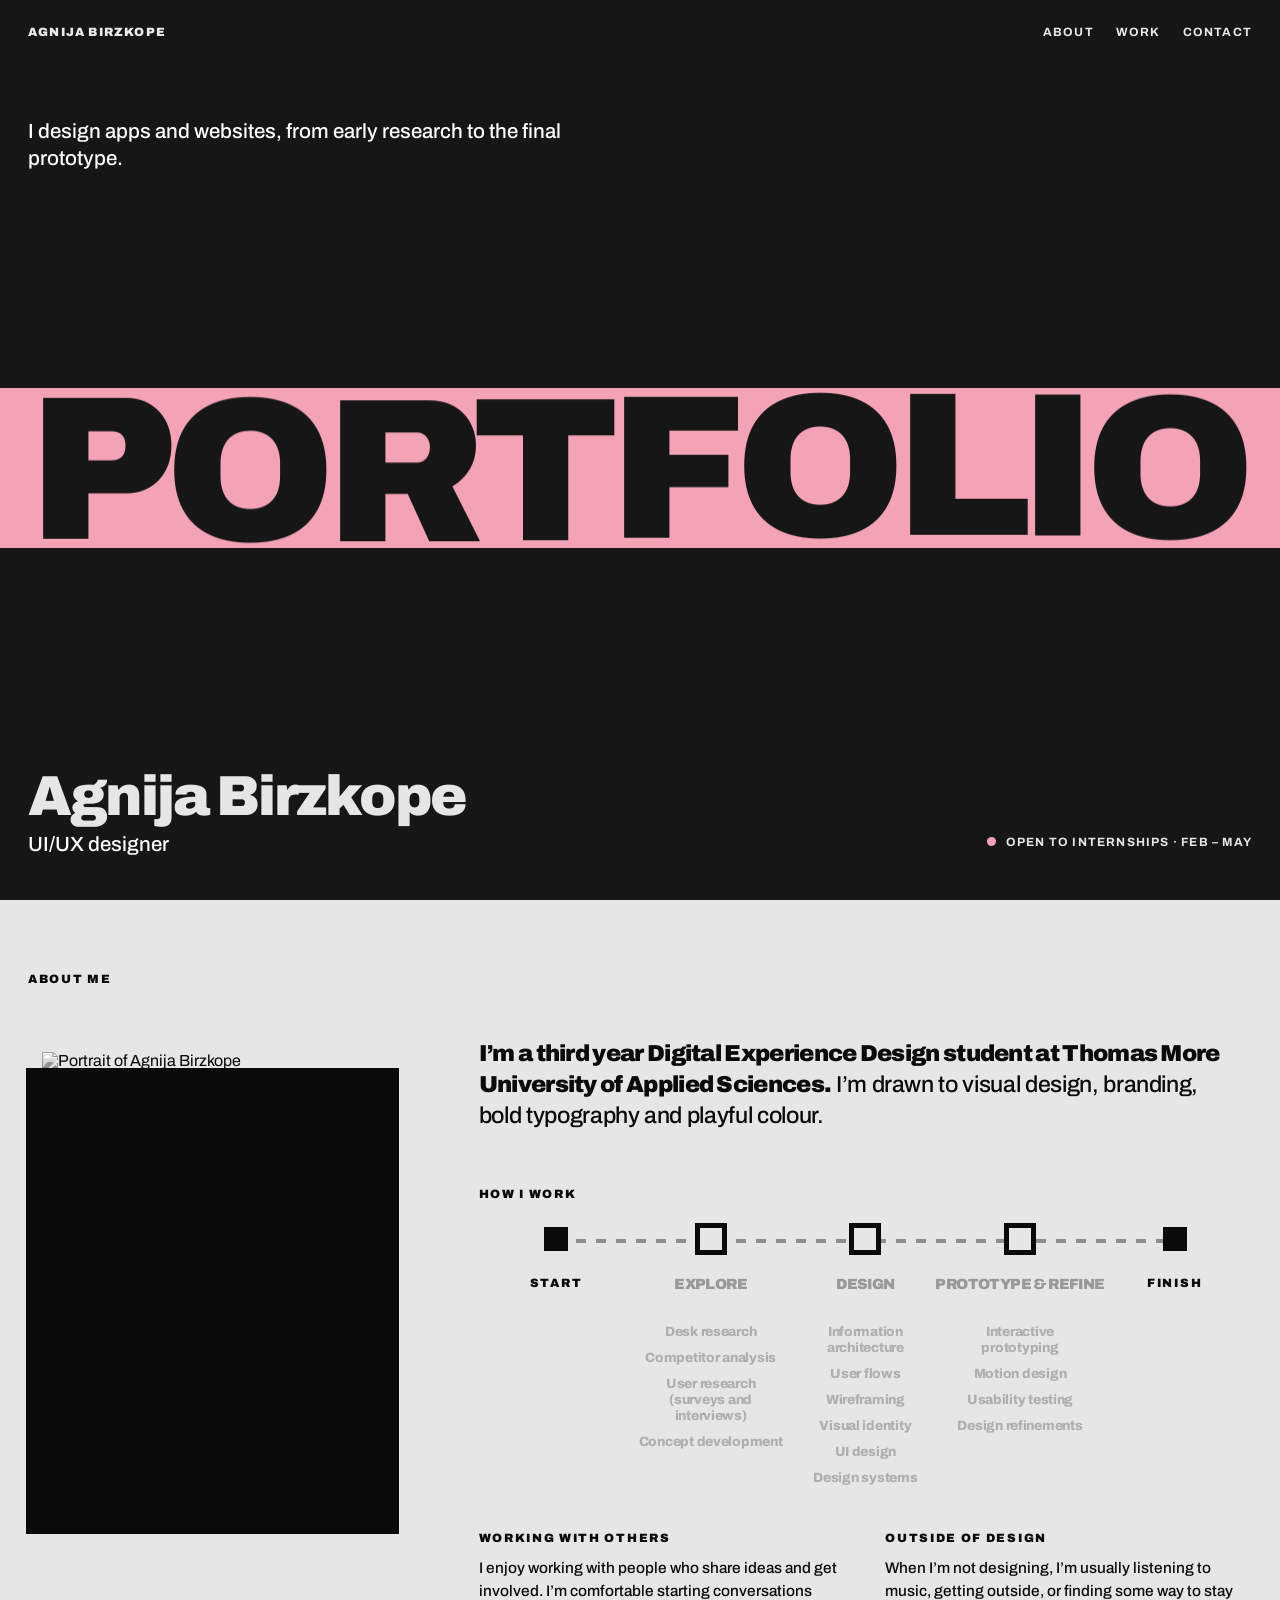
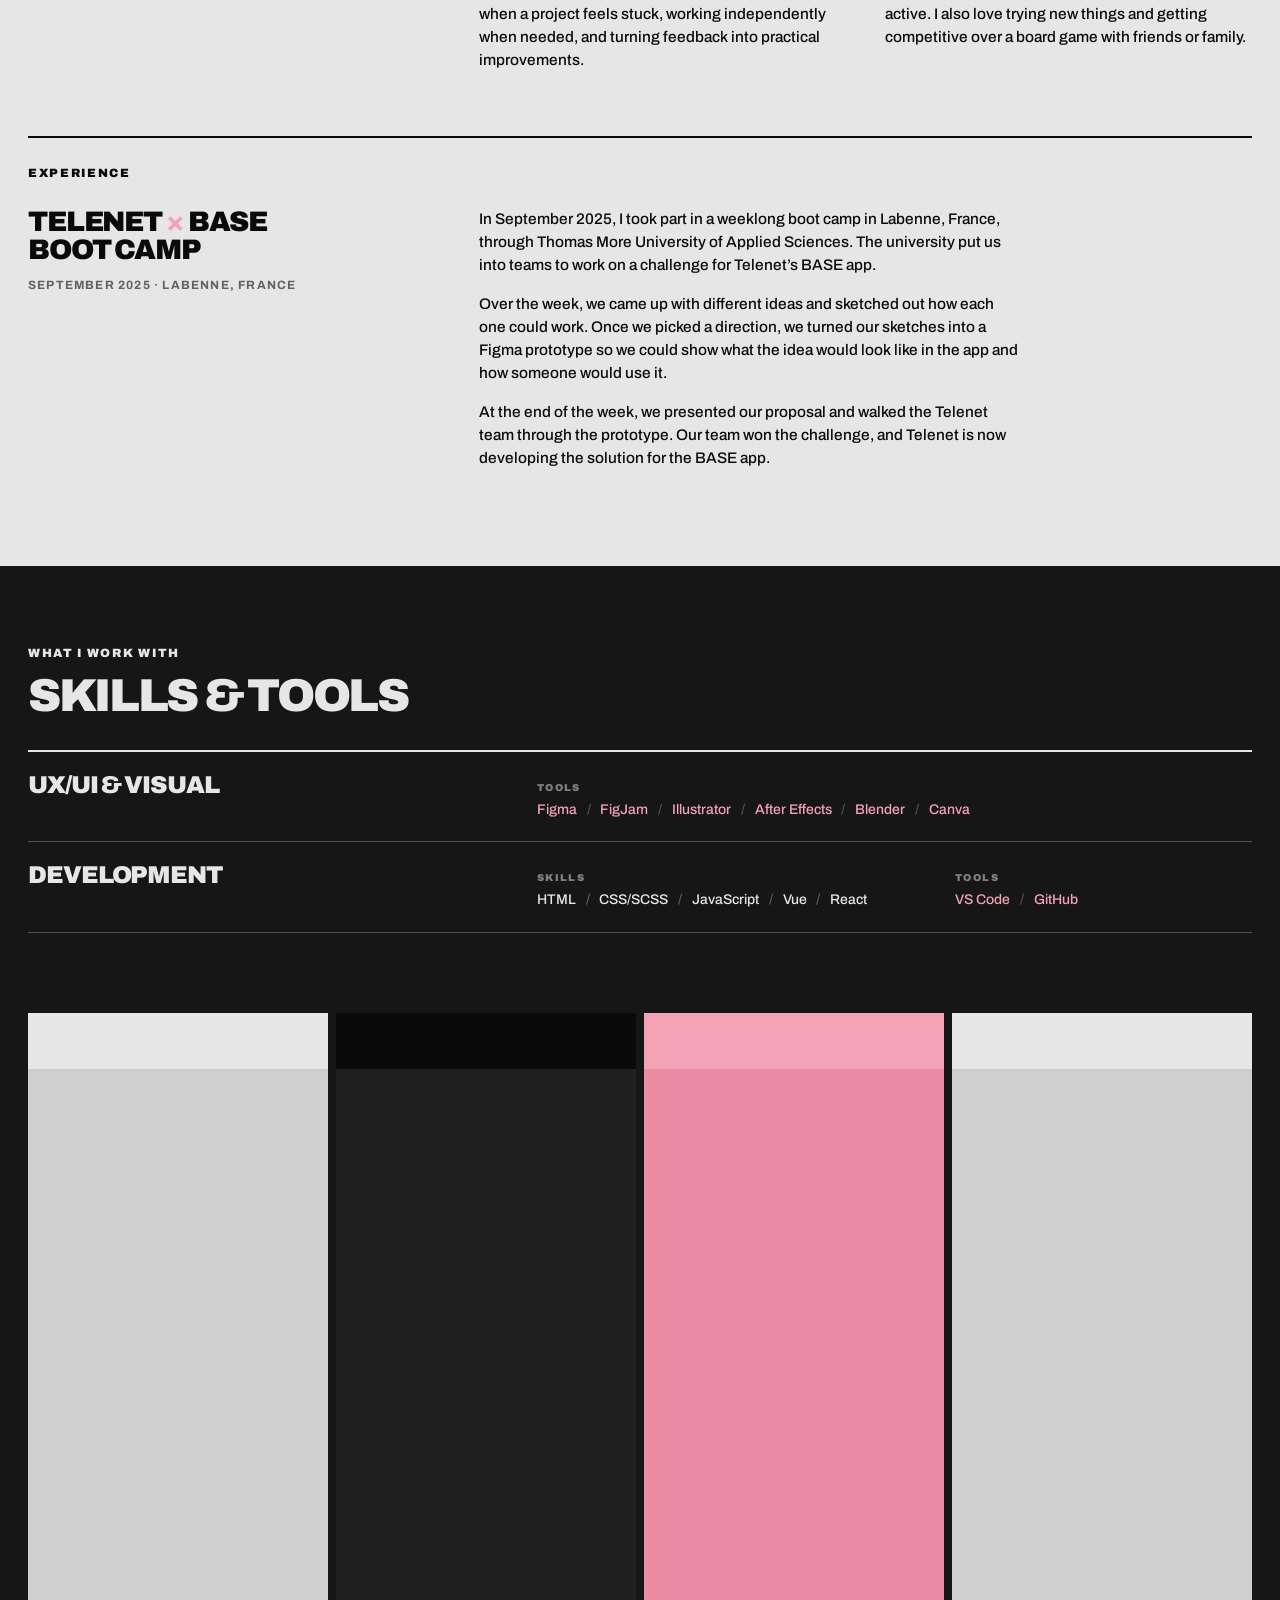
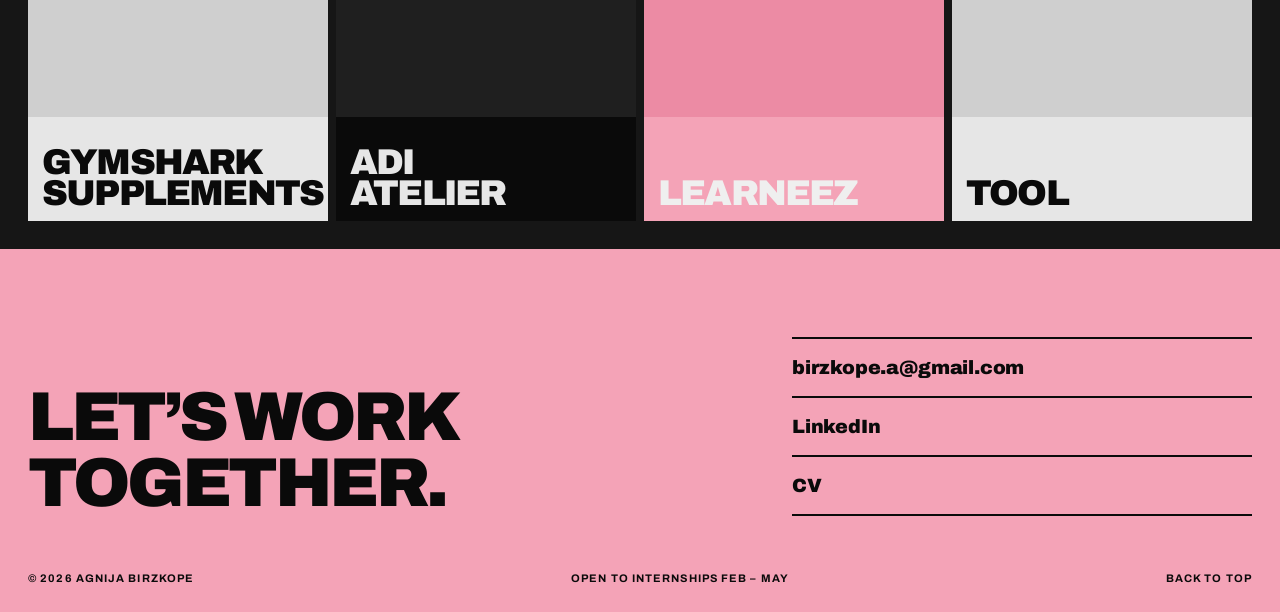
==== index.html @ 67d9021a "Rewrite experience description Co-Authored-By: Claude Sonnet 5.5 <noreply@anthropic.com>" ====
<!doctype html>
<html lang="en">
<head>
  <meta charset="utf-8">
  <meta name="viewport" content="width=device-width, initial-scale=1">
  <title>Agnija Birzkope — UI/UX Designer</title>
  <meta name="description" content="Portfolio of Agnija Birzkope, UI/UX designer. Open to internships from February to May.">
  <link rel="preconnect" href="https://fonts.googleapis.com">
  <link rel="preconnect" href="https://fonts.gstatic.com" crossorigin>
  <link href="https://fonts.googleapis.com/css2?family=Archivo:wght@400;500;700;900&display=swap" rel="stylesheet">
  <link rel="stylesheet" href="style.css">
</head>
<body>

  <header class="bar">
    <a class="bar__name" href="#top">Agnija Birzkope</a>
    <nav class="bar__links">
      <a href="#about">About</a>
      <a href="#work">Work</a>
      <a href="#contact">Contact</a>
    </nav>
  </header>

  <main id="top">

    <!-- ============ HERO ============ -->
    <section class="hero">
      <p class="hero__lead">I design apps and websites, from early research to the final prototype.</p>
      <h1 class="hero__word" aria-label="Portfolio"><span class="hero__chars">Portfolio</span></h1>
      <div class="hero__below">
        <div>
          <h2 class="hero__who">Agnija Birzkope</h2>
          <p class="hero__role">UI/UX designer</p>
        </div>
        <p class="hero__open"><i></i>Open to internships · Feb – May</p>
      </div>
    </section>

    <!-- ============ ABOUT ============ -->
    <section class="about" id="about">
      <p class="label reveal">About me</p>
      <div class="about__layout">
        <div class="about__duo">
          <figure class="about__photo reveal">
          <img src="https://agnijabirzkope-portfolio.vercel.app/assets/portrait.webp?v=4" alt="Portrait of Agnija Birzkope">
        </figure>
          <div class="about__text">
            <p class="about__statement reveal"><strong>I’m a third year Digital Experience Design student at Thomas More University of Applied Sciences.</strong> I’m drawn to visual design, branding, bold typography and playful colour.</p>
            <div class="process" id="how-i-work">
        <p class="label reveal">How I work</p>
        <ol class="route" style="--n:5" aria-label="My process, from start to finish">
          <li class="route__line" aria-hidden="true"><span class="route__fill"></span></li>
          <li class="stop stop--end"><span class="node"></span><span class="name">Start</span></li>
          <li class="stop stop--phase"><span class="node"></span><span class="name">Explore</span><ul class="items"><li>Desk research</li><li>Competitor analysis</li><li>User research (surveys and interviews)</li><li>Concept development</li></ul></li>
          <li class="stop stop--phase"><span class="node"></span><span class="name">Design</span><ul class="items"><li>Information architecture</li><li>User flows</li><li>Wireframing</li><li>Visual identity</li><li>UI design</li><li>Design systems</li></ul></li>
          <li class="stop stop--phase"><span class="node"></span><span class="name">Prototype &amp; Refine</span><ul class="items"><li>Interactive prototyping</li><li>Motion design</li><li>Usability testing</li><li>Design refinements</li></ul></li>
          <li class="stop stop--end"><span class="node"></span><span class="name">Finish</span></li>
        </ol>
      </div>
            <div class="about__notes">
              <div class="note reveal">
                <h3 class="label">Working with others</h3>
                <p>I enjoy working with people who share ideas and get involved. I’m comfortable starting conversations when a project feels stuck, working independently when needed, and turning feedback into practical improvements.</p>
              </div>
            <div class="note reveal">
              <h3 class="label">Outside of design</h3>
              <p>When I’m not designing, I’m usually listening to music, getting outside, or finding some way to stay active. I also love trying new things and getting competitive over a board game with friends or family.</p>
            </div>
          </div>
          </div>
        </div>
      </div>

      <div class="exp exp--next" id="experience">
      <p class="label reveal">Experience</p>
      <div class="exp__row reveal">
        <div class="exp__head">
          <h2>Telenet <span>×</span> BASE<br>boot camp</h2>
          <p class="exp__when">September 2025 · Labenne, France</p>
        </div>
        <div class="exp__copy">
          <p class="exp__text">In September 2025, I took part in a weeklong boot camp in Labenne, France, through Thomas More University of Applied Sciences. The university put us into teams to work on a challenge for Telenet’s BASE app.</p>
          <p class="exp__text">Over the week, we came up with different ideas and sketched out how each one could work. Once we picked a direction, we turned our sketches into a Figma prototype so we could show what the idea would look like in the app and how someone would use it.</p>
          <p class="exp__text">At the end of the week, we presented our proposal and walked the Telenet team through the prototype. Our team won the challenge, and Telenet is now developing the solution for the BASE app.</p>
        </div>
      </div>
    </div>
      
      <div class="tools" id="tools">
      <p class="label reveal">What I work with</p>
      <h2 class="tools__title reveal">Skills &amp; tools</h2>
      <div class="skills">
        <article class="skill reveal">
          <div class="skill__head"><h3>UX/UI &amp; Visual</h3></div>
          <div class="skill__body"><div class="skill__solo"><p class="skill__label">Tools</p><ul><li class="tool">Figma</li><li class="tool">FigJam</li><li class="tool">Illustrator</li><li class="tool">After Effects</li><li class="tool">Blender</li><li class="tool">Canva</li></ul></div></div>
        </article>
        <article class="skill reveal">
          <div class="skill__head"><h3>Development</h3></div>
          <div class="skill__body"><div><p class="skill__label">Skills</p><ul><li>HTML</li><li>CSS/SCSS</li><li>JavaScript</li><li>Vue</li><li>React</li></ul></div><div><p class="skill__label">Tools</p><ul><li class="tool">VS Code</li><li class="tool">GitHub</li></ul></div></div>
        </article>
      </div>
      </div>
    </section>


    <!-- ============ WORK ============ -->
    <section class="work" id="work" aria-label="Selected work">
      <div class="panels" id="panels">

        <article class="panel panel--grey" tabindex="0" aria-label="Gymshark Supplements">
          <div class="panel__media"><img src="https://agnijabirzkope-portfolio.vercel.app/assets/gymshark.webp?v=5" alt="Gymshark Supplements app concept"></div>
          <div class="panel__top">
          </div>
          <div class="panel__body">
            <div class="panel__intro"><p>An independent supplement app concept. Research, UX/UI, branding, and motion.</p><a class="cta" href="https://agnijabirzkope-portfolio.vercel.app/work/second-year/gymshark-supplements" target="_blank" rel="noopener">View case study</a></div>
            <div class="panel__facts">
              <dl>
                <div><dt>Duration</dt><dd>3 months</dd></div>
                <div><dt>Team</dt><dd>Individual project</dd></div>
                <div class="wide"><dt>Role</dt><dd>Research, UX/UI, branding &amp; motion</dd></div>
                <div class="wide"><dt>Status</dt><dd>Figma prototype / not developed</dd></div>
              </dl>
              <div class="methods"><span class="methods__label">Methods</span><ul class="methods__list"><li>Desk research</li><li>Persona</li><li>Journey mapping</li><li>Story mapping</li><li>Information architecture</li><li>UI design</li><li>Motion studies</li></ul></div>
            </div>
          </div>
          <h2 class="panel__title panel__title--long">Gymshark <br>Supplements</h2>
        </article>

        <article class="panel panel--black" tabindex="0" aria-label="Adi Atelier">
          <div class="panel__media"><img src="https://agnijabirzkope-portfolio.vercel.app/assets/adi.webp?v=5" alt="Adi Atelier redesign"></div>
          <div class="panel__top">
          </div>
          <div class="panel__body">
            <div class="panel__intro"><p>Testing and redesign of an existing concept, followed by the start of development.</p><a class="cta" href="https://agnijabirzkope-portfolio.vercel.app/work/second-year/adi-atelier" target="_blank" rel="noopener">View case study</a></div>
            <div class="panel__facts">
              <dl>
                <div><dt>Duration</dt><dd>3 months</dd></div>
                <div><dt>Team</dt><dd>Group project of three</dd></div>
                <div class="wide"><dt>Role</dt><dd>UX/UI redesign, user testing &amp; front end</dd></div>
                <div class="wide"><dt>Status</dt><dd>School project / not released</dd></div>
              </dl>
              <div class="methods"><span class="methods__label">Methods</span><ul class="methods__list"><li>User testing</li><li>Task scenarios</li><li>UI redesign</li><li>Front end development</li></ul></div>
            </div>
          </div>
          <h2 class="panel__title">Adi <br>Atelier</h2>
        </article>

        <article class="panel panel--pink" tabindex="0" aria-label="Learneez">
          <div class="panel__media"><img src="https://agnijabirzkope-portfolio.vercel.app/assets/learneez.webp?v=5" alt="Learneez skill sharing app"></div>
          <div class="panel__top">
          </div>
          <div class="panel__body">
            <div class="panel__intro"><p>A skill sharing app where users trade skills directly or use credits earned by teaching to pay for lessons.</p><a class="cta" href="https://agnijabirzkope-portfolio.vercel.app/work/first-year/learneez" target="_blank" rel="noopener">View case study</a></div>
            <div class="panel__facts">
              <dl>
                <div><dt>Duration</dt><dd>3 months</dd></div>
                <div><dt>Team</dt><dd>Individual project</dd></div>
                <div class="wide"><dt>Role</dt><dd>Research, UX design &amp; UI design</dd></div>
                <div class="wide"><dt>Status</dt><dd>Figma prototype / not developed</dd></div>
              </dl>
              <div class="methods"><span class="methods__label">Methods</span><ul class="methods__list"><li>Desk research</li><li>How might we</li><li>Information structure</li><li>UI design</li></ul></div>
            </div>
          </div>
          <h2 class="panel__title">Learneez</h2>
        </article>

        <article class="panel panel--grey" tabindex="0" aria-label="Tool">
          <div class="panel__media"><img src="https://agnijabirzkope-portfolio.vercel.app/assets/tool.webp?v=5" alt="Tool roadside emergency app concept"></div>
          <div class="panel__top">
          </div>
          <div class="panel__body">
            <div class="panel__intro"><p>A roadside emergency app concept with repair guidance, a diagnostic questionnaire and access to nearby professional help.</p><a class="cta" href="https://agnijabirzkope-portfolio.vercel.app/work/first-year/tool" target="_blank" rel="noopener">View case study</a></div>
            <div class="panel__facts">
              <dl>
                <div><dt>Duration</dt><dd>3 months</dd></div>
                <div><dt>Team</dt><dd>Individual project</dd></div>
                <div class="wide"><dt>Role</dt><dd>Research, UX/UI, branding &amp; service planning</dd></div>
                <div class="wide"><dt>Status</dt><dd>Figma prototype / not developed</dd></div>
              </dl>
              <div class="methods"><span class="methods__label">Methods</span><ul class="methods__list"><li>Desk research</li><li>User mapping</li><li>Journey mapping</li><li>Story mapping</li><li>Moodboard</li><li>UI design</li></ul></div>
            </div>
          </div>
          <h2 class="panel__title">Tool</h2>
        </article>

      </div>
    </section>

  </main>

  <!-- ============ CONTACT ============ -->
  <footer class="contact" id="contact">
    <div class="contact__row">
      <p class="contact__lead">Let’s work together.</p>
      <nav class="contact__links" aria-label="Contact">
        <a href="mailto:birzkope.a@gmail.com"><span>birzkope.a@gmail.com</span><i></i></a>
        <a href="https://www.linkedin.com/in/agnija-birzkope-71b853339/" target="_blank" rel="noopener"><span>LinkedIn</span><i></i></a>
        <a href="https://agnijabirzkope-portfolio.vercel.app/agnija-birzkope-cv.pdf" target="_blank" rel="noopener"><span>CV</span><i></i></a>
      </nav>
    </div>
    <p class="contact__foot"><span>© 2026 Agnija Birzkope</span><span>Open to internships Feb – May</span><a href="#top">Back to top</a></p>
  </footer>

  <script src="script.js"></script>
</body>
</html>
---- style.css ----
:root {
  --bg: #161616;
  --grey: #e6e6e6;
  --black: #0a0a0a;
  --pink: #f4a3b7;
  --bar-h: 64px;
  --gap: 8px;
  --ease: cubic-bezier(.7, 0, .2, 1);
  --card-h: 100%;
  --title-size: 2.8vw;
}

* { box-sizing: border-box; margin: 0; padding: 0; }
html, body { height: 100%; }

body {
  background: var(--bg);
  color: var(--grey);
  font-family: "Archivo", system-ui, sans-serif;
  -webkit-font-smoothing: antialiased;
  overflow-x: hidden;
}
html { scroll-behavior: smooth; }
a { color: inherit; text-decoration: none; }
ul { list-style: none; }

/* ---------- top bar ---------- */
.bar {
  position: fixed; inset: 0 0 auto 0; z-index: 10;
  color: #fff; mix-blend-mode: difference; /* stays readable on every section colour */
  height: var(--bar-h);
  padding: 0 28px;
  display: grid;
  grid-template-columns: 1fr auto;
  align-items: center;
  gap: 16px;
  font-size: 12px;
  font-weight: 700;
  letter-spacing: .1em;
  text-transform: uppercase;
}
.bar__name { font-weight: 900; }
.bar__status { display: flex; align-items: center; gap: 10px; opacity: .75; }
.bar__status i { width: 7px; height: 7px; border-radius: 50%; background: #fff; flex: none; }
.bar__links { display: flex; gap: 22px; }
.bar a:hover { opacity: .55; }

/* ---------- shared bits ---------- */
.label { font-size: 12px; font-weight: 900; letter-spacing: .14em; text-transform: uppercase; }
.btn {
  display: inline-block; font-size: 13px; font-weight: 900; letter-spacing: .08em; text-transform: uppercase;
  padding: 16px 28px; border-radius: 100px; border: 2px solid transparent; transition: transform .3s var(--ease), background .3s, color .3s;
}
.btn:hover { transform: translateY(-3px); }
.btn--pink { background: var(--pink); color: var(--black); }
.btn--line { border-color: var(--grey); color: var(--grey); }
.btn--line:hover { background: var(--grey); color: var(--black); }
.btn--dark { background: var(--black); color: var(--pink); }
.btn--line-dark { border-color: var(--black); color: var(--black); }
.btn--line-dark:hover { background: var(--black); color: var(--pink); }

.reveal { opacity: 0; transform: translateY(32px); transition: opacity .9s ease, transform .9s var(--ease); }
.reveal.in { opacity: 1; transform: none; }

/* ---------- hero ---------- */
.hero {
  min-height: 100svh;
  background: var(--bg); color: var(--grey);
  display: flex; flex-direction: column; justify-content: space-between; gap: 4vh;
  padding: calc(var(--bar-h) + 6vh) 0 5vh;
  overflow: hidden;
}
/* big word: same colour as the page, so the parts outside the black band vanish */
.hero__word {
  position: relative; isolation: isolate;
  font-family: 'Archivo', sans-serif; font-weight: 900;
  font-size: 16vw; line-height: 1; letter-spacing: -.055em; text-transform: uppercase;
  color: var(--bg);
  padding-left: 2.2vw; white-space: nowrap;
}
.hero__word::before {
  content: ''; position: absolute; z-index: -1;
  left: 0; right: 0; top: 10%; bottom: 12%;
  background: var(--pink);
}
/* letters: rise in one by one, then ride a slow wave / follow the cursor */
.hero__chars { display: inline-block; }
.ch { display: inline-block; animation: chRise 1s var(--ease) both; animation-delay: calc(.35s + var(--i) * .07s); }
.ch > span { display: inline-block; will-change: transform; }
@keyframes chRise { from { transform: translateY(115%); } to { transform: none; } }
.hero__word::before { animation: bandWipe 1s var(--ease) both; transform-origin: left; }
@keyframes bandWipe { from { transform: scaleX(0); } to { transform: scaleX(1); } }
.hero__sub { animation: fadeUp .9s .9s var(--ease) both; }
@keyframes fadeUp { from { opacity: 0; transform: translateY(16px); } to { opacity: 1; transform: none; } }

.hero__lead { margin: 0 28px; max-width: 28em; font-size: clamp(16px, 1.6vw, 24px); line-height: 1.3; font-weight: 500; color: #fff; animation: fadeUp .9s .5s var(--ease) both; }
.hero__below { margin: 0 28px; display: flex; justify-content: space-between; align-items: flex-end; gap: 24px; animation: fadeUp .9s .9s var(--ease) both; }
.hero__who { font-size: clamp(30px, 4.4vw, 76px); font-weight: 900; line-height: 1; letter-spacing: -.04em; }
.hero__role { margin-top: 8px; font-size: clamp(16px, 1.6vw, 24px); font-weight: 500; color: #fff; }
.hero__open { display: flex; align-items: center; gap: 10px; margin: 0 0 6px; flex: none; font-size: 12px; font-weight: 700; letter-spacing: .1em; text-transform: uppercase; }
.hero__open i { width: 9px; height: 9px; border-radius: 50%; background: var(--pink); flex: none; }

/* ---------- work (cards) ---------- */
.work { padding-top: 0; scroll-margin-top: var(--bar-h); }

/* ---------- row of cards ---------- */
.panels {
  height: calc(100svh - var(--bar-h));
  padding: 0 28px 28px;
  display: flex;
  align-items: center;
  gap: var(--gap);
}

.panel {
  position: relative;
  flex: 1 1 0;
  min-width: 0;
  height: var(--card-h);
  overflow: hidden;
  cursor: pointer;
  outline: none;
  transition: flex-grow .8s var(--ease);
  animation: rise .9s var(--ease) both;
}
.panel:nth-child(2) { animation-delay: .08s; }
.panel:nth-child(3) { animation-delay: .16s; }
.panel:nth-child(4) { animation-delay: .24s; }
@keyframes rise { from { transform: translateY(40px); opacity: 0; } to { transform: none; opacity: 1; } }

.panels.has-active .panel.is-active { flex-grow: 7; }

.panel--grey  { background: var(--grey);  color: var(--black); --title: var(--black); --tint: #cfcfcf; }
.panel--black { background: var(--black); color: var(--grey);  --title: var(--grey);  --tint: #1f1f1f; }
.panel--pink  { background: var(--pink);  color: var(--black); --title: #efefef;      --tint: #ec8ba4; }

/* ---------- card content ---------- */
.panel__top {
  position: absolute; left: 14px; right: 14px; top: 14px;
  display: flex; justify-content: space-between; align-items: center; gap: 12px;
  height: 28px;
}
.num { font-size: 13px; font-weight: 900; letter-spacing: .06em; white-space: nowrap; flex: none; }

.tags { display: flex; gap: 6px; white-space: nowrap; margin-left: auto;
  opacity: 0; transform: translateY(-6px); transition: opacity .4s ease, transform .4s ease; }
.tags li { font-size: 10px; font-weight: 700; letter-spacing: .08em; text-transform: uppercase;
  padding: 5px 10px; border: 1.5px solid currentColor; border-radius: 100px; }

/* image fills the card width, edge to edge */
.panel__media {
  position: absolute;
  left: 0; right: 0;
  top: 56px;
  bottom: calc(var(--title-size) * 1.8 + 40px);
  background: var(--tint);
  overflow: hidden;
  transition: bottom .7s var(--ease), opacity .4s ease;
}
.panel__media img {
  width: 100%; height: 100%;
  object-fit: cover;
  object-position: center;
  display: block;
  filter: grayscale(1);
  transform: scale(1.15);
  transition: filter .6s ease, transform .9s var(--ease);
}

.panel__body {
  position: absolute; top: 60px; right: 14px; bottom: 16px; width: 30vw;
  display: flex; flex-direction: column;
  opacity: 0; pointer-events: none;
  transition: opacity .35s ease;
  --rule: color-mix(in srgb, currentColor 30%, transparent);
}
.panel__intro, .panel__facts, .panel__facts dl { display: contents; }
.panel__intro p { order: 1; padding-bottom: 20px; font-size: clamp(16px, 1.4vw, 21px); line-height: 1.35; font-weight: 800; letter-spacing: -.02em; }
.panel__facts dl > div { order: 2; display: grid; grid-template-columns: 110px minmax(0, 1fr); gap: 16px; align-items: baseline; padding: 14px 0; border-top: 1px solid var(--rule); }
.panel__facts dt { font-size: 10px; font-weight: 900; letter-spacing: .14em; text-transform: uppercase; opacity: .55; }
.panel__facts dd { font-size: clamp(14px, 1.1vw, 16px); font-weight: 700; line-height: 1.3; }
.methods { order: 3; display: grid; grid-template-columns: 110px minmax(0, 1fr); gap: 16px; align-items: baseline; padding: 14px 0; border-top: 1px solid var(--rule); }
.methods__label { padding-top: 0; font-size: 10px; font-weight: 900; letter-spacing: .14em; text-transform: uppercase; opacity: .55; }
.methods__list { display: flex; flex-wrap: wrap; row-gap: 4px; list-style: none; }
.methods__list li { font-size: clamp(14px, 1.1vw, 16px); font-weight: 700; line-height: 1.3; }
.methods__list li:not(:last-child)::after { content: '/'; margin: 0 .6em; opacity: .4; }
.cta {
  flex: none; font-size: 11px; font-weight: 900; letter-spacing: .08em; text-transform: uppercase;
  padding: 11px 18px; border-radius: 100px; white-space: nowrap; order: 4; margin-top: auto; align-self: flex-end;
}
.panel--grey .cta  { background: var(--black); color: var(--grey); }
.panel--black .cta { background: var(--grey);  color: var(--black); }
.panel--pink .cta  { background: var(--black); color: var(--pink); }

.panel__title {
  position: absolute; left: 14px; bottom: 12px;
  font-size: var(--title-size);
  font-weight: 900;
  line-height: .86;
  letter-spacing: -.05em;
  text-transform: uppercase;
  color: var(--title);
  white-space: nowrap;
}

/* ---------- hover / active ---------- */
/* opened card: no box, the phones sit still, centred in the space left of the info */
.panel.is-active .panel__media { background: transparent; left: 0; right: auto; width: 33vw; top: 60px; bottom: calc(var(--title-size) * 1.8 + 36px); overflow: visible; }
.panel.is-active .panel__media img {
  filter: none;
  position: absolute; max-width: none; height: auto; object-fit: fill;
  width: 150%; left: -44.8%; top: calc(50% - 15.34vw);
  transform: none;
  transition: transform .35s ease-out, filter .6s ease;
}
.panel.is-active .tags { opacity: 1; transform: none; }
.panel.is-active .panel__body { opacity: 1; pointer-events: auto; transition-delay: .35s; }
.panel .cta:hover { opacity: .85; }

.panel:focus-visible { box-shadow: inset 0 0 0 3px var(--pink); }

/* ---------- about: tilted photo + marker highlights ---------- */
.about { background: var(--grey); color: var(--black); padding: 72px 28px 0; overflow: hidden; }
.about__layout { margin-top: 24px; }
.about__duo { display: grid; grid-template-columns: minmax(0, 4fr) minmax(0, 8fr); gap: 64px; margin-top: 52px; align-items: start; }
.about__photo { position: relative; max-width: 380px; margin: 14px 0 0 14px; transform: rotate(-3deg); }
.about__photo::before { content: ''; position: absolute; inset: 0; background: var(--black); transform: translate(-16px, 16px); }
.about__photo img { position: relative; width: 100%; aspect-ratio: 4 / 5; object-fit: cover; object-position: center 25%; display: block; filter: grayscale(1) contrast(1.05); transition: filter .6s ease; }
.about__photo:hover img { filter: none; }
.about__statement { max-width: 760px; margin-bottom: 56px; font-size: clamp(19px, 1.8vw, 28px); font-weight: 500; line-height: 1.35; letter-spacing: -.015em; text-wrap: pretty; }
.about__statement strong { font-weight: 900; letter-spacing: -.03em; }
.about__statement mark { background: none; color: inherit; padding: 0; margin: 0; }
.about__notes { display: grid; grid-template-columns: 1fr 1fr; gap: 48px; margin-top: 56px; max-width: 900px; }
.note p { font-size: clamp(15px, 1.2vw, 19px); line-height: 1.5; font-weight: 500; }
.note .label { margin-bottom: 12px; }
.note--low { margin-top: 56px; }
.about__notes { grid-template-columns: minmax(0, 1fr); }

/* ---------- experience: editorial row on dark ---------- */
.exp { background: var(--bg); color: var(--grey); padding: 80px 28px 80px; border-top: 1px solid rgba(230,230,230,.18); }
.exp__layout { display: grid; grid-template-columns: minmax(0, 1fr) minmax(0, 2.6fr) clamp(100px, 9vw, 140px); gap: 40px; align-items: start; margin-top: 0; padding-top: 0; }
.exp__meta { display: flex; flex-direction: column; gap: 6px; padding-top: .6em; font-size: 12px; font-weight: 700; letter-spacing: .12em; text-transform: uppercase; opacity: .6; }
.exp__main h2 { margin: 0 0 20px; font-size: clamp(26px, 3.3vw, 54px); font-weight: 900; line-height: .98; letter-spacing: -.045em; text-transform: uppercase; }
.exp__main h2 span { color: var(--pink); }
.exp__big { max-width: 34em; font-size: clamp(20px, 2.1vw, 34px); font-weight: 900; line-height: 1.2; letter-spacing: -.03em; }
.exp__text { max-width: 60ch; font-size: clamp(14px, 1.1vw, 17px); line-height: 1.55; font-weight: 500; opacity: .9; }
.badge { width: clamp(100px, 9vw, 140px); height: auto; flex: none; transform: rotate(8deg); }
.badge__ring { transform-origin: 100px 100px; animation: spin 22s linear infinite; }
@keyframes spin { to { transform: rotate(360deg); } }

/* experience: one calm row, lined up with the photo and text columns above */
.about .exp.exp--next { padding-top: 28px; border-top: 2px solid var(--black); }
.exp__row { display: grid; grid-template-columns: minmax(0, 4fr) minmax(0, 8fr); gap: 64px; margin-top: 28px; align-items: start; }
.exp__head h2 { font-size: clamp(22px, 2.2vw, 34px); font-weight: 900; line-height: 1; letter-spacing: -.04em; text-transform: uppercase; }
.exp__head h2 span { color: var(--pink); }
.exp__when { margin-top: 14px; font-size: 12px; font-weight: 700; letter-spacing: .1em; text-transform: uppercase; opacity: .6; }
.exp__copy { display: flex; flex-direction: column; gap: 1em; }
.exp__row .exp__text { max-width: 60ch; font-size: clamp(15px, 1.2vw, 19px); line-height: 1.5; font-weight: 500; opacity: 1; }
@media (max-width: 820px) { .exp__row { grid-template-columns: 1fr; gap: 20px; } }

/* ---------- skills & tools: editorial rows ---------- */
.tools { background: var(--bg); color: var(--grey); padding: 80px 28px 70px; }
.tools__title { margin: 16px 0 32px; font-size: clamp(30px, 3.6vw, 58px); font-weight: 900; line-height: .9; letter-spacing: -.05em; text-transform: uppercase; }
.skills { border-top: 2px solid var(--grey); }
.skill {
  display: grid; grid-template-columns: minmax(0, 1fr) minmax(0, 1.5fr); gap: 32px; align-items: start;
  padding: 22px 0; border-bottom: 1px solid rgba(230,230,230,.28);
  transition: padding-left .5s var(--ease);
}
.skill__head { display: flex; align-items: baseline; gap: 22px; }
.skill__num { font-size: 12px; font-weight: 900; letter-spacing: .1em; opacity: .5; flex: none; }
.skill h3 { font-size: clamp(20px, 1.9vw, 30px); font-weight: 900; line-height: .95; letter-spacing: -.045em; text-transform: uppercase; transition: color .3s ease; }
.skill__body { display: grid; grid-template-columns: minmax(0, 1.3fr) minmax(0, 1fr); gap: 32px; padding-top: .5em; }
.skill__label { margin: 0 0 8px; font-size: 10px; font-weight: 900; letter-spacing: .14em; text-transform: uppercase; opacity: .5; }
.skill ul { display: flex; flex-wrap: wrap; row-gap: 6px; }
.skill li { font-size: clamp(14px, 1.05vw, 17px); font-weight: 500; line-height: 1.35; }
.skill li:not(:last-child)::after { content: '/'; margin: 0 .7em; opacity: .35; }
.skill li.tool { color: var(--pink); }
.skill__solo { grid-column: 1 / -1; }
/* UX/UI row: the three phases of my process, then the tools */
.skill__body--phases { grid-template-columns: minmax(0, 1fr); gap: 28px; }
.phases { display: grid; grid-template-columns: repeat(3, minmax(0, 1fr)); gap: 32px; }
.phase ul { display: block; }
.phase li { margin-bottom: 6px; }
.phase li:not(:last-child)::after { content: none; }
.phase .skill__label span { color: var(--pink); margin-right: .4em; }
.skill:hover { padding-left: 24px; }
.skill:hover h3 { color: var(--pink); }

/* ---------- experience + skills now live inside About (pink) ---------- */
.about .exp { background: none; color: inherit; padding: 0; margin-top: 96px; border-top: 0; }
.about .exp--next { margin-top: 64px; }
.about .exp:first-of-type { margin-top: 96px; }
.about .tools { margin: 96px -28px 0; padding: 80px 28px 80px; }
.about .exp .label { color: inherit; }
.about .exp__main h2 span { color: var(--pink); }
.about .badge circle { fill: var(--black); }
.about .badge text { fill: var(--pink); }



.about .process { margin-top: 64px; }

/* ---------- how I work: one connected map that follows your scrolling ---------- */
.about .process { margin-top: 72px; }
.route { --f: 0; position: relative; display: flex; align-items: flex-start; list-style: none; margin-top: 14px; padding-top: 8px; }
.route__line { position: absolute; left: calc(50% / var(--n)); right: calc(50% / var(--n)); top: 24px; height: 4px; pointer-events: none;
  background: repeating-linear-gradient(90deg, rgba(10,10,10,.4) 0 10px, transparent 10px 20px); }
.route__fill { position: absolute; left: 0; top: -3px; height: 10px; width: calc(var(--f) * 100%); background: var(--pink); border: 2px solid var(--black); transition: width .25s linear; }
.stop { position: relative; z-index: 1; flex: 1 1 0; min-width: 0; display: flex; flex-direction: column; align-items: center; gap: 20px; text-align: center; padding: 0 8px; }
.node { flex: none; width: 32px; height: 32px; box-sizing: border-box; background: var(--grey); border: 5px solid var(--black); transition: transform .4s var(--ease), background .3s ease; }
.stop--end .node { background: var(--black); width: 24px; height: 24px; margin: 4px 0; }
.stop.is-passed .node { background: var(--pink); }
.stop.is-active .node { background: var(--pink); transform: scale(1.35) rotate(45deg); }
.name { padding: .1em .3em; font-size: clamp(16px, 2.1vw, 34px); font-weight: 900; line-height: 1.05; letter-spacing: -.04em; text-transform: uppercase; color: rgba(10,10,10,.35); transition: background .3s ease, color .3s ease; text-wrap: balance; }
.name .num { font-size: .5em; letter-spacing: .08em; vertical-align: .55em; margin-right: .3em; }
.stop--end .name { font-size: 12px; letter-spacing: .14em; color: var(--black); }
.stop.is-reached .name { background: var(--black); color: var(--pink); }
.stop--end.is-reached .name { background: none; color: var(--black); }
.items { list-style: none; display: flex; flex-direction: column; gap: 10px; margin-top: 2px; }
.items li { font-size: clamp(14px, 1.25vw, 20px); font-weight: 800; line-height: 1.2; letter-spacing: -.02em; color: rgba(10,10,10,.25); transform: translateY(8px); transition: color .4s ease, transform .5s var(--ease); }
.stop.is-reached .items li { color: var(--black); transform: none; }
.stop.is-reached .items li:nth-child(2) { transition-delay: .07s; }
.stop.is-reached .items li:nth-child(3) { transition-delay: .14s; }
.stop.is-reached .items li:nth-child(4) { transition-delay: .21s; }
.stop.is-reached .items li:nth-child(5) { transition-delay: .28s; }
@media (prefers-reduced-motion: reduce) { .route__fill, .node, .name, .items li { transition: none; } }

/* how I work sits in the column beside the photo */
.about__text .process { margin-top: 0; max-width: 980px; }
.about__text .process .name { font-size: clamp(14px, 1.45vw, 24px); white-space: nowrap; }
.about__text .process .stop--phase .name { font-size: clamp(12px, 1.15vw, 20px); }
.about__text .process .stop--end .name { font-size: 12px; }
.about__text .process .items li { font-size: clamp(13px, 1.05vw, 17px); }
.about__text .process .stop { padding: 0 4px; }
.about__text .about__notes { margin-top: 52px; }
.about__photo { align-self: start; }

/* ---------- footer: small and quiet ---------- */
.contact { background: var(--pink); color: var(--black); padding: 88px 28px 28px; }
.contact__row { display: flex; justify-content: space-between; align-items: flex-end; gap: 24px; flex-wrap: wrap; }
.contact__lead { font-size: clamp(34px, 5.4vw, 88px); font-weight: 900; line-height: .95; letter-spacing: -.05em; text-transform: uppercase; max-width: 9em; }
.contact__links { display: flex; flex-direction: column; width: min(460px, 100%); }
.contact__links a {
  display: flex; justify-content: space-between; align-items: center; gap: 20px;
  padding: 18px 0; border-top: 2px solid var(--black);
  font-size: clamp(16px, 1.5vw, 24px); font-weight: 900; letter-spacing: -.01em;
  transition: background .3s ease, color .3s ease, padding .3s var(--ease);
}
.contact__links a:last-child { border-bottom: 2px solid var(--black); }
.contact__links a i { font-style: normal; transition: transform .3s var(--ease); }
.contact__links a:hover { background: var(--black); color: var(--pink); padding-left: 16px; padding-right: 16px; }
.contact__links a:hover i { transform: translate(3px, -3px); }
.contact__links a.is-copied i { transform: none; font-size: 13px; letter-spacing: .06em; text-transform: uppercase; }
.contact__foot { margin-top: 56px; display: flex; justify-content: space-between; gap: 20px; flex-wrap: wrap; font-size: 11px; font-weight: 700; letter-spacing: .1em; text-transform: uppercase; }
.contact__foot a:hover { text-decoration: underline; text-underline-offset: 3px; }

/* ---------- phone: cards stack and the open one grows taller ---------- */
@media (max-width: 820px) {
  :root { --bar-h: 56px; --title-size: 10vw; }
  .panel__title br { display: none; }
  .bar { grid-template-columns: 1fr auto; padding: 0 16px; font-size: 11px; }
  .bar__role, .bar__status { display: none; }

  .panels { flex-direction: column; align-items: stretch; padding: 0 10px 10px; gap: 6px; }
  .panel { height: auto; flex: 1 1 0; transition: flex-grow .7s var(--ease); }
  .panels.has-active .panel.is-active { flex-grow: 6; }

  .panel__top { left: 14px; right: 14px; top: 12px; }
  .tags li { font-size: 9px; padding: 4px 8px; }

  /* collapsed: just number + title on colour; open: image + text appear */
  .panel__media { top: 48px; bottom: calc(var(--title-size) + 24px); opacity: 0; }
  .panel.is-active .panel__media { opacity: 1; bottom: calc(var(--title-size) + 130px); }

  .panel__title { left: 14px; bottom: 12px; font-size: var(--title-size); }
  .panel__body { bottom: calc(var(--title-size) + 20px); height: auto; display: block; }
  .panel__facts { display: none; }
  .panel__intro { gap: 10px; }
  .panel__intro p { font-size: 13px; }
  /* while one card is open, the others shrink to a slim bar: number left, one-line title right */
  .panels.has-active .panel:not(.is-active) .panel__top { top: 0; bottom: 0; height: auto; align-items: center; }
  .panels.has-active .panel:not(.is-active) .panel__title {
    left: auto; right: 14px; bottom: 50%; transform: translateY(50%);
    font-size: 6vw; line-height: 1;
  }
  .panels.has-active .panel:not(.is-active) .panel__title br { display: none; }
  .panels.has-active .panel:not(.is-active) .panel__title::after { content: none; }
}

@media (max-width: 820px) {
  .bar__links { gap: 14px; }
  .hero { padding: calc(var(--bar-h) + 4vh) 0 28px; }
  .hero__word { font-size: 15vw; padding-left: 3vw; }
  .hero { gap: 28px; }
  .hero__lead { margin: 0 16px; }
  .hero__below { margin: 0 16px; flex-direction: column; align-items: flex-start; gap: 20px; }
  .hero__open { margin: 0; }
    .about, .exp, .tools, .contact { padding-left: 16px; padding-right: 16px; padding-top: 80px; }
  .about { padding-bottom: 80px; }
  .about__cols, .exp__row, .about__grid { grid-template-columns: 1fr; gap: 28px; }
  .about__photo { max-width: 260px; }
  .skill { grid-template-columns: 1fr; gap: 22px; padding: 28px 0; }
  .skill__body { grid-template-columns: 1fr; gap: 20px; padding-top: 0; }
  .phases { grid-template-columns: 1fr; gap: 20px; }
  .skill__solo { grid-column: auto; }
  .skill:hover { padding-left: 0; }
  .contact__foot { margin-top: 70px; }
}

@media (prefers-reduced-motion: reduce) { * { transition-duration: .01ms !important; animation: none !important; } }

@media (max-width: 820px) {
  .about { padding: 80px 16px 90px; }
  .about__layout { grid-template-columns: 1fr; gap: 44px; }
  .about__photo { max-width: 260px; margin-left: 12px; }
  .about__notes { grid-template-columns: 1fr; gap: 28px; margin-top: 36px; }
  .note--low { margin-top: 0; }
  .exp { padding: 56px 16px; }
  .exp__layout { grid-template-columns: 1fr; gap: 20px; }
  .exp__meta { padding-top: 0; flex-direction: row; gap: 14px; }
  .badge { width: 110px; }
  .contact { padding: 44px 16px 20px; }
  .contact__foot { margin-top: 32px; }
}

@media (max-width: 820px) {
  .about { padding-bottom: 0; }
  .about .exp { margin-top: 64px; }
  .about .tools { margin: 64px -16px 0; padding: 56px 16px; }
}






@media (max-width: 820px) {
  .route { flex-direction: column; padding-top: 12px; }
  .route__line { left: 14px; right: auto; top: 42px; bottom: 30px; width: 4px; height: auto;
    background: repeating-linear-gradient(180deg, rgba(10,10,10,.4) 0 10px, transparent 10px 20px); }
  .route__fill { left: -3px; top: 0; width: 10px; height: calc(var(--f) * 100%); transition: height .25s linear; }
  .stop { display: grid; grid-template-columns: 32px minmax(0, 1fr); column-gap: 22px; row-gap: 12px; align-items: center; text-align: left; padding: 14px 0; }
  .stop .node { grid-row: 1; grid-column: 1; }
  .stop .name { grid-row: 1; grid-column: 2; justify-self: start; font-size: 22px; }
  .stop .items { grid-row: 2; grid-column: 2; gap: 8px; margin: 0 0 6px; }
  .stop--end .node { margin: 4px; }
  .stop--end .name { font-size: 12px; }
  .items li { font-size: 16px; }
  
}

@media (max-width: 820px) {
  .about__photo { position: relative; top: auto; }
  .about__text .process { margin-top: 44px; }
  
  .about__text .process .name, .about__text .process .stop--phase .name { font-size: 20px; }
  .about__text .process .stop--end .name { font-size: 12px; }
  .about__text .process .items li { font-size: 16px; }
  .about__text .about__notes { margin-top: 40px; }
}

/* about: photo + note in the left column, statement + map on the right */
@media (max-width: 820px) {
  .about__duo { grid-template-columns: 1fr; gap: 40px; margin-top: 36px; }
  .about { padding-top: 56px; }
}

/* two notes side by side under the map: how I work with others, and outside of design */
.about__text .about__notes { grid-template-columns: repeat(2, minmax(0, 1fr)); gap: 40px; max-width: none; }
@media (max-width: 820px) {
  .about__text .about__notes { grid-template-columns: 1fr; gap: 28px; }
}

@media (max-width: 820px) {
  .panel.is-active .panel__media { animation: none; overflow: hidden; top: 48px; }
  .panel.is-active .panel__media img { transform: rotate(-4deg) scale(1.05); }
}

@media (max-width: 820px) {
  .panel__body { left: 14px; right: 14px; top: auto; width: auto; display: block; }
  .panel__intro { display: flex; flex-direction: column; gap: 10px; }
  .panel__intro p { padding: 0; max-width: none; }
  .panel .cta { margin-top: 0; }
  .panel.is-active .panel__media { left: 0; right: 0; width: auto; }
}

@media (max-width: 820px) {
  .panel.is-active .panel__media img { -webkit-mask-image: none; mask-image: none; object-fit: contain; }
}

@media (max-width: 820px) {
  .panel.is-active .panel__media img { position: static; width: 100%; height: 100%; max-width: 100%; left: auto; top: auto; object-fit: contain; transform-origin: center; transform: rotate(-4deg) scale(1.05); }
}


@media (max-width: 820px) {
  .panel__title--long br { display: inline; }
  .panel.is-active:has(.panel__title--long) .panel__media { bottom: calc(var(--title-size) * 2 + 130px); }
  .panels.has-active .panel:not(.is-active) .panel__title--long br { display: inline; }
  .panels.has-active .panel:not(.is-active) .panel__title--long { line-height: .9; text-align: right; }
}

@media (max-width: 820px) {
  .panel .cta { align-self: flex-start; }
  .panel:has(.panel__title--long) .panel__body { bottom: calc(var(--title-size) * 2 + 24px); }
}
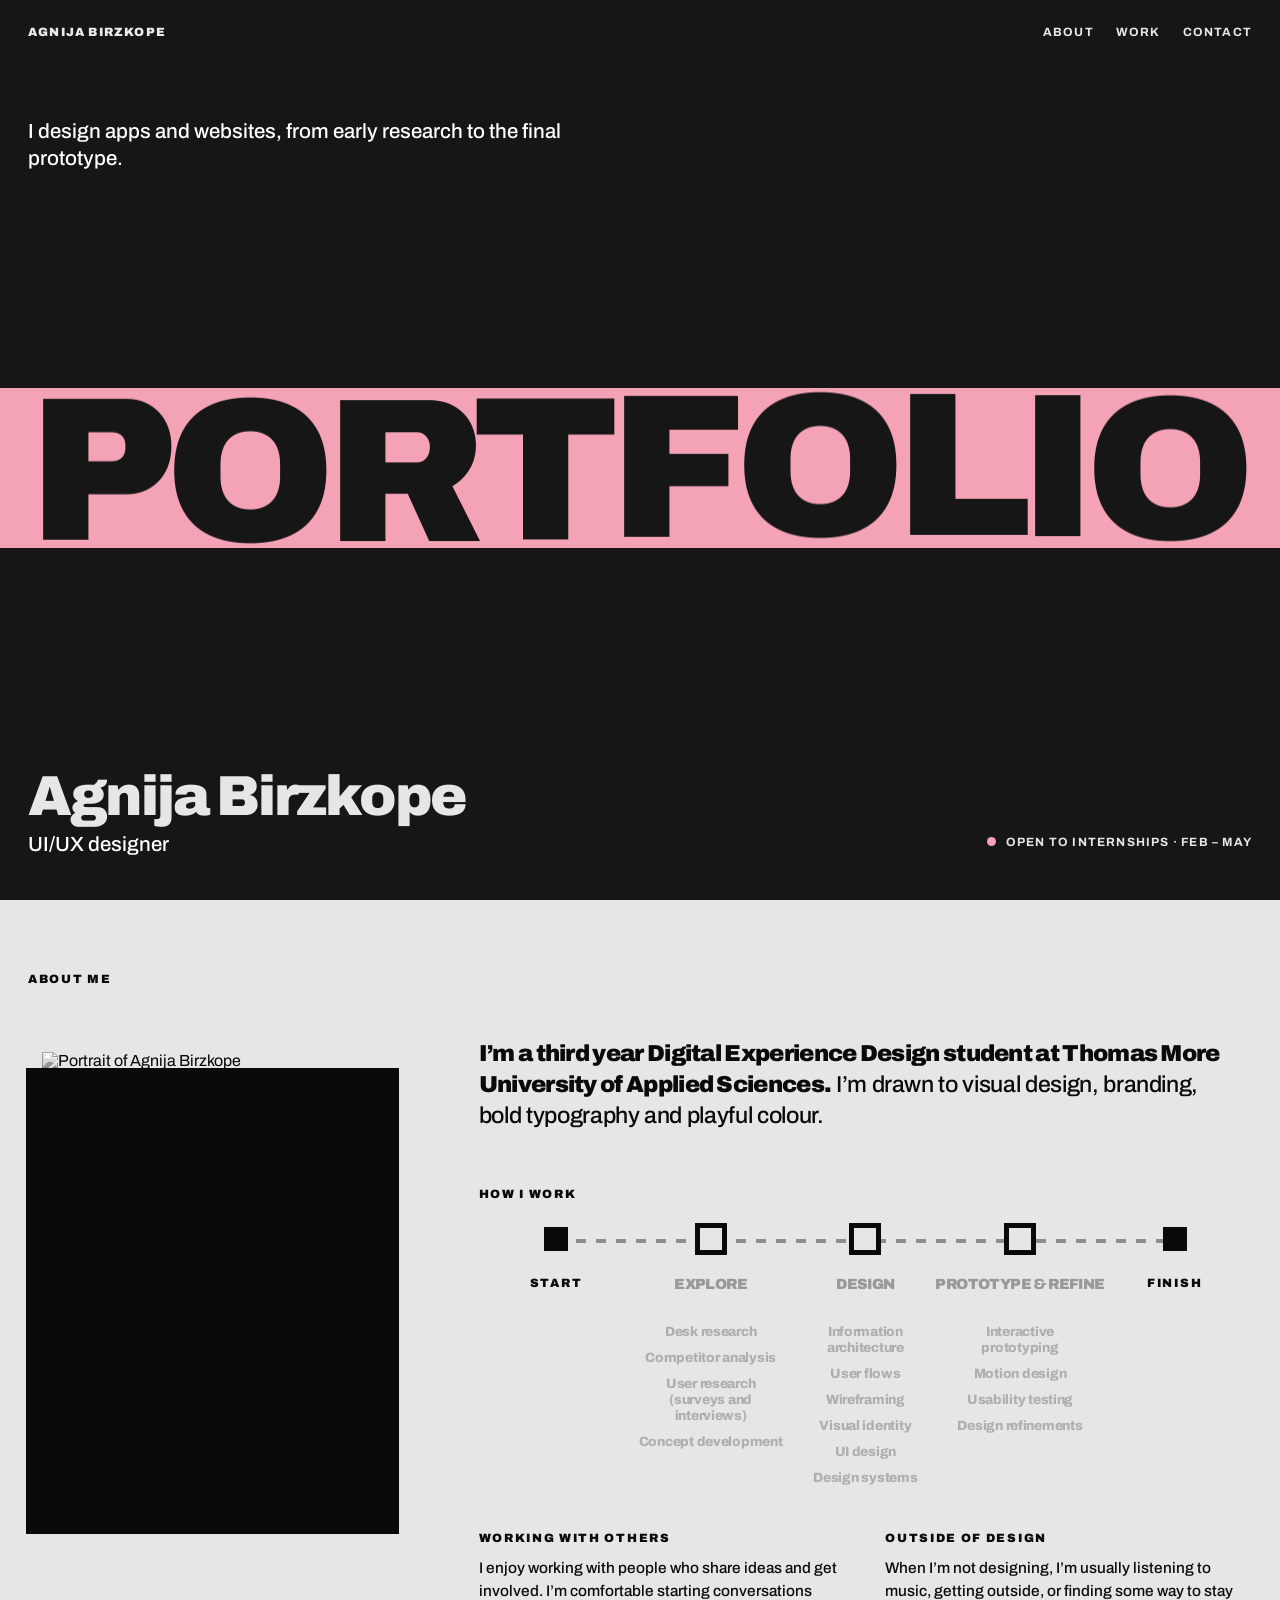
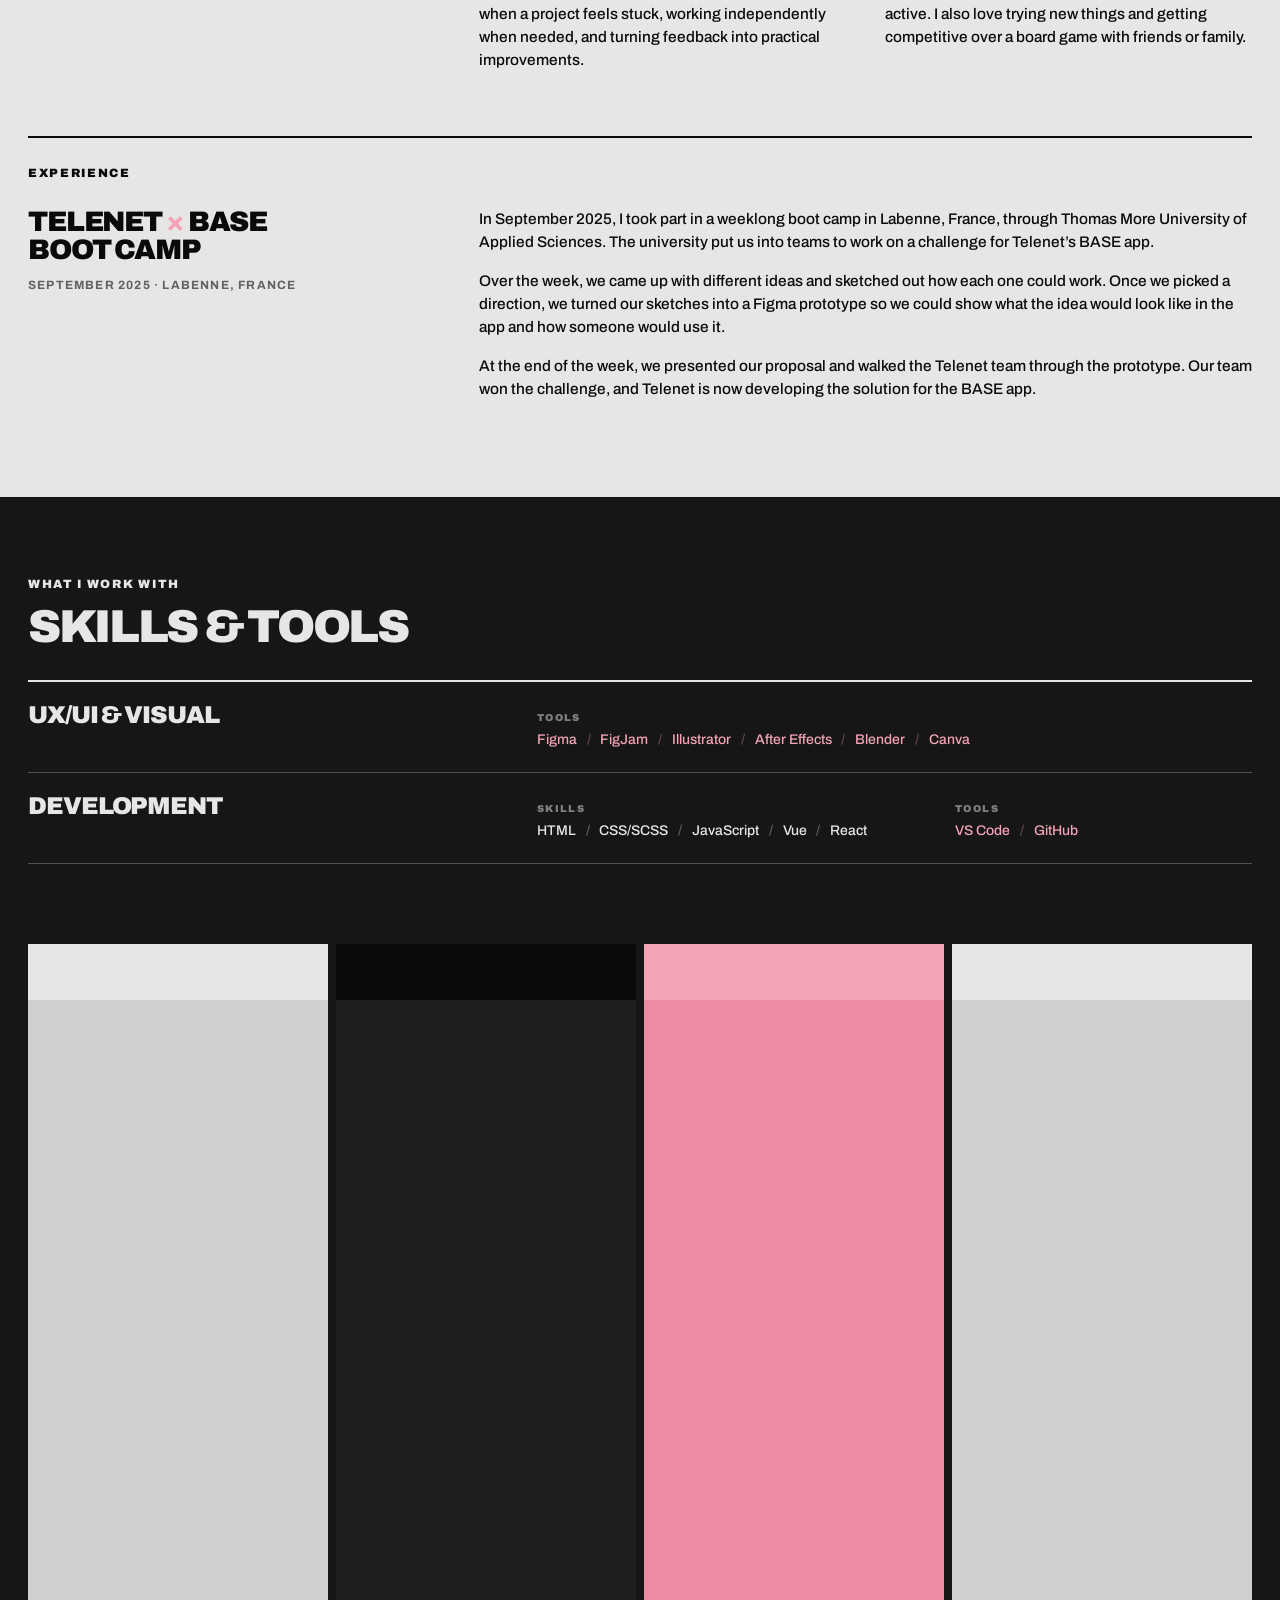
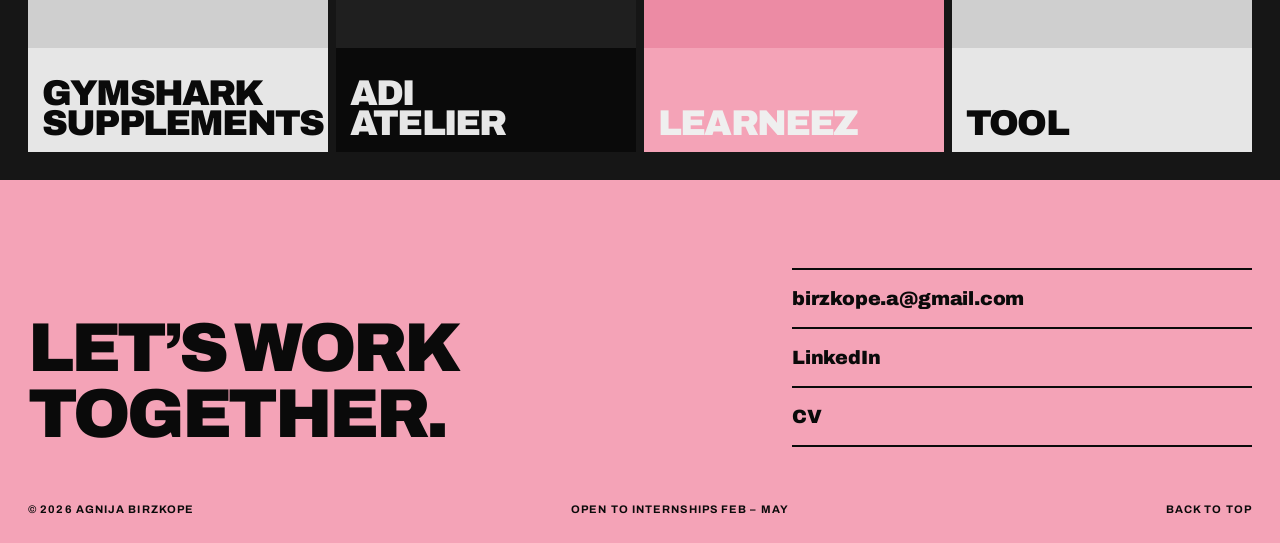
==== commit 8ebbf4c3: "Project cards: fit at all window sizes, pinned buttons, no picture on phone, titles stay left Co-Aut" ====
--- a/index.html
+++ b/index.html
@@ -112,7 +112,7 @@
           <div class="panel__top">
           </div>
           <div class="panel__body">
-            <div class="panel__intro"><p>An independent supplement app concept. Research, UX/UI, branding, and motion.</p><a class="cta" href="https://agnijabirzkope-portfolio.vercel.app/work/second-year/gymshark-supplements" target="_blank" rel="noopener">View case study</a></div>
+            <div class="panel__intro"><p>An independent supplement app concept. Research, UX/UI, branding, and motion.</p></div>
             <div class="panel__facts">
               <dl>
                 <div><dt>Duration</dt><dd>3 months</dd></div>
@@ -123,6 +123,7 @@
               <div class="methods"><span class="methods__label">Methods</span><ul class="methods__list"><li>Desk research</li><li>Persona</li><li>Journey mapping</li><li>Story mapping</li><li>Information architecture</li><li>UI design</li><li>Motion studies</li></ul></div>
             </div>
           </div>
+          <a class="cta" href="https://agnijabirzkope-portfolio.vercel.app/work/second-year/gymshark-supplements" target="_blank" rel="noopener">View case study</a>
           <h2 class="panel__title panel__title--long">Gymshark <br>Supplements</h2>
         </article>
 
@@ -131,7 +132,7 @@
           <div class="panel__top">
           </div>
           <div class="panel__body">
-            <div class="panel__intro"><p>Testing and redesign of an existing concept, followed by the start of development.</p><a class="cta" href="https://agnijabirzkope-portfolio.vercel.app/work/second-year/adi-atelier" target="_blank" rel="noopener">View case study</a></div>
+            <div class="panel__intro"><p>Testing and redesign of an existing concept, followed by the start of development.</p></div>
             <div class="panel__facts">
               <dl>
                 <div><dt>Duration</dt><dd>3 months</dd></div>
@@ -142,6 +143,7 @@
               <div class="methods"><span class="methods__label">Methods</span><ul class="methods__list"><li>User testing</li><li>Task scenarios</li><li>UI redesign</li><li>Front end development</li></ul></div>
             </div>
           </div>
+          <a class="cta" href="https://agnijabirzkope-portfolio.vercel.app/work/second-year/adi-atelier" target="_blank" rel="noopener">View case study</a>
           <h2 class="panel__title">Adi <br>Atelier</h2>
         </article>
 
@@ -150,7 +152,7 @@
           <div class="panel__top">
           </div>
           <div class="panel__body">
-            <div class="panel__intro"><p>A skill sharing app where users trade skills directly or use credits earned by teaching to pay for lessons.</p><a class="cta" href="https://agnijabirzkope-portfolio.vercel.app/work/first-year/learneez" target="_blank" rel="noopener">View case study</a></div>
+            <div class="panel__intro"><p>A skill sharing app where users trade skills directly or use credits earned by teaching to pay for lessons.</p></div>
             <div class="panel__facts">
               <dl>
                 <div><dt>Duration</dt><dd>3 months</dd></div>
@@ -161,6 +163,7 @@
               <div class="methods"><span class="methods__label">Methods</span><ul class="methods__list"><li>Desk research</li><li>How might we</li><li>Information structure</li><li>UI design</li></ul></div>
             </div>
           </div>
+          <a class="cta" href="https://agnijabirzkope-portfolio.vercel.app/work/first-year/learneez" target="_blank" rel="noopener">View case study</a>
           <h2 class="panel__title">Learneez</h2>
         </article>
 
@@ -169,7 +172,7 @@
           <div class="panel__top">
           </div>
           <div class="panel__body">
-            <div class="panel__intro"><p>A roadside emergency app concept with repair guidance, a diagnostic questionnaire and access to nearby professional help.</p><a class="cta" href="https://agnijabirzkope-portfolio.vercel.app/work/first-year/tool" target="_blank" rel="noopener">View case study</a></div>
+            <div class="panel__intro"><p>A roadside emergency app concept with repair guidance, a diagnostic questionnaire and access to nearby professional help.</p></div>
             <div class="panel__facts">
               <dl>
                 <div><dt>Duration</dt><dd>3 months</dd></div>
@@ -180,6 +183,7 @@
               <div class="methods"><span class="methods__label">Methods</span><ul class="methods__list"><li>Desk research</li><li>User mapping</li><li>Journey mapping</li><li>Story mapping</li><li>Moodboard</li><li>UI design</li></ul></div>
             </div>
           </div>
+          <a class="cta" href="https://agnijabirzkope-portfolio.vercel.app/work/first-year/tool" target="_blank" rel="noopener">View case study</a>
           <h2 class="panel__title">Tool</h2>
         </article>
 
--- a/style.css
+++ b/style.css
@@ -102,6 +102,11 @@
 
 /* ---------- work (cards) ---------- */
 .work { padding-top: 0; scroll-margin-top: var(--bar-h); }
+/* phone only: tall on purpose, so the cards stay pinned while you scroll and the card you have scrolled to opens */
+@media (max-width: 820px) {
+  .work { height: calc(100svh - var(--bar-h) + 220svh); }
+  .panels { position: sticky; top: var(--bar-h); }
+}
 
 /* ---------- row of cards ---------- */
 .panels {
@@ -255,7 +260,9 @@
 .exp__head h2 span { color: var(--pink); }
 .exp__when { margin-top: 14px; font-size: 12px; font-weight: 700; letter-spacing: .1em; text-transform: uppercase; opacity: .6; }
 .exp__copy { display: flex; flex-direction: column; gap: 1em; }
-.exp__row .exp__text { max-width: 60ch; font-size: clamp(15px, 1.2vw, 19px); line-height: 1.5; font-weight: 500; opacity: 1; }
+/* trim the empty space above the capitals so the title and the first line start at exactly the same height */
+.exp__head h2, .exp__copy .exp__text:first-child { text-box: trim-start cap alphabetic; }
+.exp__row .exp__text { max-width: none; font-size: clamp(15px, 1.2vw, 19px); line-height: 1.5; font-weight: 500; opacity: 1; }
 @media (max-width: 820px) { .exp__row { grid-template-columns: 1fr; gap: 20px; } }
 
 /* ---------- skills & tools: editorial rows ---------- */
@@ -455,6 +462,7 @@
   .about__text .process { margin-top: 44px; }
   
   .about__text .process .name, .about__text .process .stop--phase .name { font-size: 20px; }
+  .about__text .process .stop { padding: 14px 0; }
   .about__text .process .stop--end .name { font-size: 12px; }
   .about__text .process .items li { font-size: 16px; }
   .about__text .about__notes { margin-top: 40px; }
@@ -505,3 +513,140 @@
   .panel .cta { align-self: flex-start; }
   .panel:has(.panel__title--long) .panel__body { bottom: calc(var(--title-size) * 2 + 24px); }
 }
+
+/* ---------- tablet, stacked cards: picture on the left, details on the right, so the open card isn't a big empty box ---------- */
+@media (min-width: 601px) and (max-width: 820px) {
+  :root { --title-size: clamp(30px, 6vw, 48px); }
+  .panels.has-active .panel:not(.is-active) .panel__title { font-size: clamp(24px, 4.2vw, 34px); }
+
+  .panel.is-active .panel__media,
+  .panel.is-active:has(.panel__title--long) .panel__media { left: 0; right: auto; width: 46%; top: 24px; bottom: calc(var(--title-size) * 2 + 60px); }
+
+  .panel__body,
+  .panel:has(.panel__title--long) .panel__body {
+    left: 50%; right: 20px; top: 24px; bottom: calc(var(--title-size) * 2 + 28px);
+    width: auto; height: auto; display: flex; flex-direction: column;
+  }
+  .panel.is-active .panel__media img { transform: rotate(-4deg) scale(1.1); }
+  .panel.is-active .panel__media,
+  .panel.is-active:has(.panel__title--long) .panel__media { width: 42%; }
+  .panel__body,
+  .panel:has(.panel__title--long) .panel__body { left: 46%; }
+  .panel__intro, .panel__facts, .panel__facts dl { display: contents; }
+  /* text scales with the window height, so the details always fit inside the card */
+  .panel__intro p { order: 1; padding-bottom: clamp(8px, 1.6vh, 16px); font-size: clamp(13px, 2.1vh, 17px); line-height: 1.3; }
+  .panel__facts dl > div { grid-template-columns: 80px minmax(0, 1fr); gap: 10px; padding: clamp(5px, 1.1vh, 10px) 0; }
+  .panel__facts dt, .methods__label { font-size: clamp(9px, 1.2vh, 10px); }
+  .panel__facts dd, .methods__list li { font-size: clamp(11px, 1.7vh, 15px); line-height: 1.25; }
+  .methods { grid-template-columns: 80px minmax(0, 1fr); gap: 10px; padding: clamp(5px, 1.1vh, 10px) 0; }
+  .panel .cta { order: 4; flex: none; margin-top: auto; align-self: flex-start; }
+}
+
+/* very short tablet windows: drop the methods row so nothing runs into the title */
+@media (min-width: 601px) and (max-width: 820px) and (max-height: 600px) {
+  .methods { display: none; }
+}
+
+/* desktop row: when the window is short, the card text shrinks with the height so it always fits inside the card (full size at normal heights) */
+@media (min-width: 821px) {
+  .panel__intro p { font-size: max(12px, min(clamp(16px, 1.4vw, 21px), 2.4vh)); padding-bottom: min(20px, 2.2vh); }
+  .panel__facts dl > div, .methods { padding-top: min(14px, 1.6vh); padding-bottom: min(14px, 1.6vh); }
+  .panel__facts dd, .methods__list li { font-size: max(11px, min(clamp(14px, 1.1vw, 16px), 1.9vh)); }
+  .panel__facts dt, .methods__label { font-size: max(9px, min(10px, 1.4vh)); }
+  .panel .cta { font-size: max(10px, min(11px, 1.7vh)); padding: min(11px, 1.6vh) min(18px, 2.6vh); }
+}
+@media (min-width: 821px) and (max-height: 520px) {
+  .methods { display: none; }
+}
+
+/* short tablet windows: smaller card titles so the button never touches them */
+@media (min-width: 601px) and (max-width: 820px) and (max-height: 600px) {
+  :root { --title-size: clamp(22px, 4.2vw, 32px); }
+}
+
+
+/* the "View case study" button lives on the card itself, pinned to the bottom, so it is in the same place on every card */
+.panel > .cta { position: absolute; right: 14px; bottom: 16px; z-index: 2; margin: 0; opacity: 0; pointer-events: none; transition: opacity .35s ease; }
+.panel.is-active > .cta { opacity: 1; pointer-events: auto; transition-delay: .35s; }
+.panel.is-active > .cta:hover { opacity: .85; }
+
+/* stacked (phone and tablet): picture, text, title, and the button at the very bottom */
+@media (max-width: 820px) {
+  .panel > .cta { left: 14px; right: auto; bottom: 14px; }
+  .panel.is-active .panel__title { bottom: 64px; }
+  .panel__body { bottom: calc(var(--title-size) + 84px); }
+  .panel:has(.panel__title--long) .panel__body { bottom: calc(var(--title-size) * 2 + 84px); }
+  .panel.is-active .panel__media { bottom: calc(var(--title-size) + 150px); }
+  .panel.is-active:has(.panel__title--long) .panel__media { bottom: calc(var(--title-size) * 2 + 150px); }
+}
+
+/* tablet: the title sits at the bottom left and the button at the bottom right, on the same line */
+@media (min-width: 601px) and (max-width: 820px) {
+  .panel > .cta { left: auto; right: 20px; bottom: 16px; }
+  .panel.is-active .panel__title { bottom: 12px; }
+  .panel__body,
+  .panel:has(.panel__title--long) .panel__body { bottom: calc(var(--title-size) * 2 + 28px); }
+  .panel.is-active .panel__media,
+  .panel.is-active:has(.panel__title--long) .panel__media { bottom: calc(var(--title-size) * 2 + 60px); }
+}
+
+/* phone: no picture. The open card is just the details, then the title, then the button at the bottom */
+@media (max-width: 600px) {
+  .panel__media,
+  .panel.is-active .panel__media { display: none; }
+
+  .panel__body,
+  .panel:has(.panel__title--long) .panel__body {
+    top: 20px; left: 14px; right: 14px; width: auto; height: auto;
+    bottom: calc(var(--title-size) + 84px);
+    display: flex; flex-direction: column;
+  }
+  .panel:has(.panel__title--long) .panel__body { bottom: calc(var(--title-size) * 2 + 84px); }
+
+  .panel__intro, .panel__facts, .panel__facts dl { display: contents; }
+  .panel__intro p { order: 1; padding-bottom: clamp(8px, 1.6vh, 16px); font-size: clamp(14px, 2.2vh, 18px); line-height: 1.3; }
+  .panel__facts dl > div { grid-template-columns: 84px minmax(0, 1fr); gap: 10px; padding: clamp(5px, 1vh, 10px) 0; }
+  .methods { grid-template-columns: 84px minmax(0, 1fr); gap: 10px; padding: clamp(5px, 1vh, 10px) 0; }
+  .panel__facts dd, .methods__list li { font-size: clamp(12px, 1.8vh, 15px); line-height: 1.25; }
+  .panel__facts dt, .methods__label { font-size: 10px; }
+}
+@media (max-width: 600px) and (max-height: 640px) {
+  .methods { display: none; }
+}
+
+/* phone: tighter text so the details always fit above the title (anything that still would not fit is cut off, never printed over the title) */
+@media (max-width: 600px) {
+  .panel__body, .panel:has(.panel__title--long) .panel__body { overflow: hidden; }
+  .panel__intro p { font-size: clamp(13px, 1.9vh, 16px); padding-bottom: clamp(6px, 1.2vh, 12px); }
+  .panel__facts dl > div, .methods { padding-top: clamp(4px, .8vh, 8px); padding-bottom: clamp(4px, .8vh, 8px); }
+  .panel__facts dd, .methods__list li { font-size: clamp(11px, 1.6vh, 14px); }
+}
+@media (max-width: 600px) and (max-height: 760px) {
+  .methods { display: none; }
+}
+
+/* very short phones: a slightly smaller title and tighter rows, so the last detail is never cut */
+@media (max-width: 600px) and (max-height: 600px) {
+  :root { --title-size: 8vw; }
+  .panel__intro p { font-size: 12.5px; padding-bottom: 4px; }
+  .panel__facts dl > div { padding-top: 3px; padding-bottom: 3px; }
+  .panel__facts dd { font-size: 11px; }
+}
+
+/* stacked cards: the title stays on the left, open or closed, so it never jumps sideways */
+@media (max-width: 820px) {
+  .panel.is-active .panel__title { left: 14px; right: auto; text-align: left; }
+  .panels.has-active .panel:not(.is-active) .panel__title,
+  .panels.has-active .panel:not(.is-active) .panel__title--long { left: 14px; right: auto; text-align: left; }
+}
+@media (max-width: 600px) {
+  .panel > .cta { left: 14px; right: auto; }
+}
+@media (min-width: 601px) and (max-width: 820px) {
+  .panel > .cta { left: auto; right: 20px; }
+}
+
+/* short windows: the collapsed Gymshark bar shows its title on one line so it fits */
+@media (max-width: 820px) and (max-height: 700px) {
+  .panels.has-active .panel:not(.is-active) .panel__title--long br { display: none; }
+}
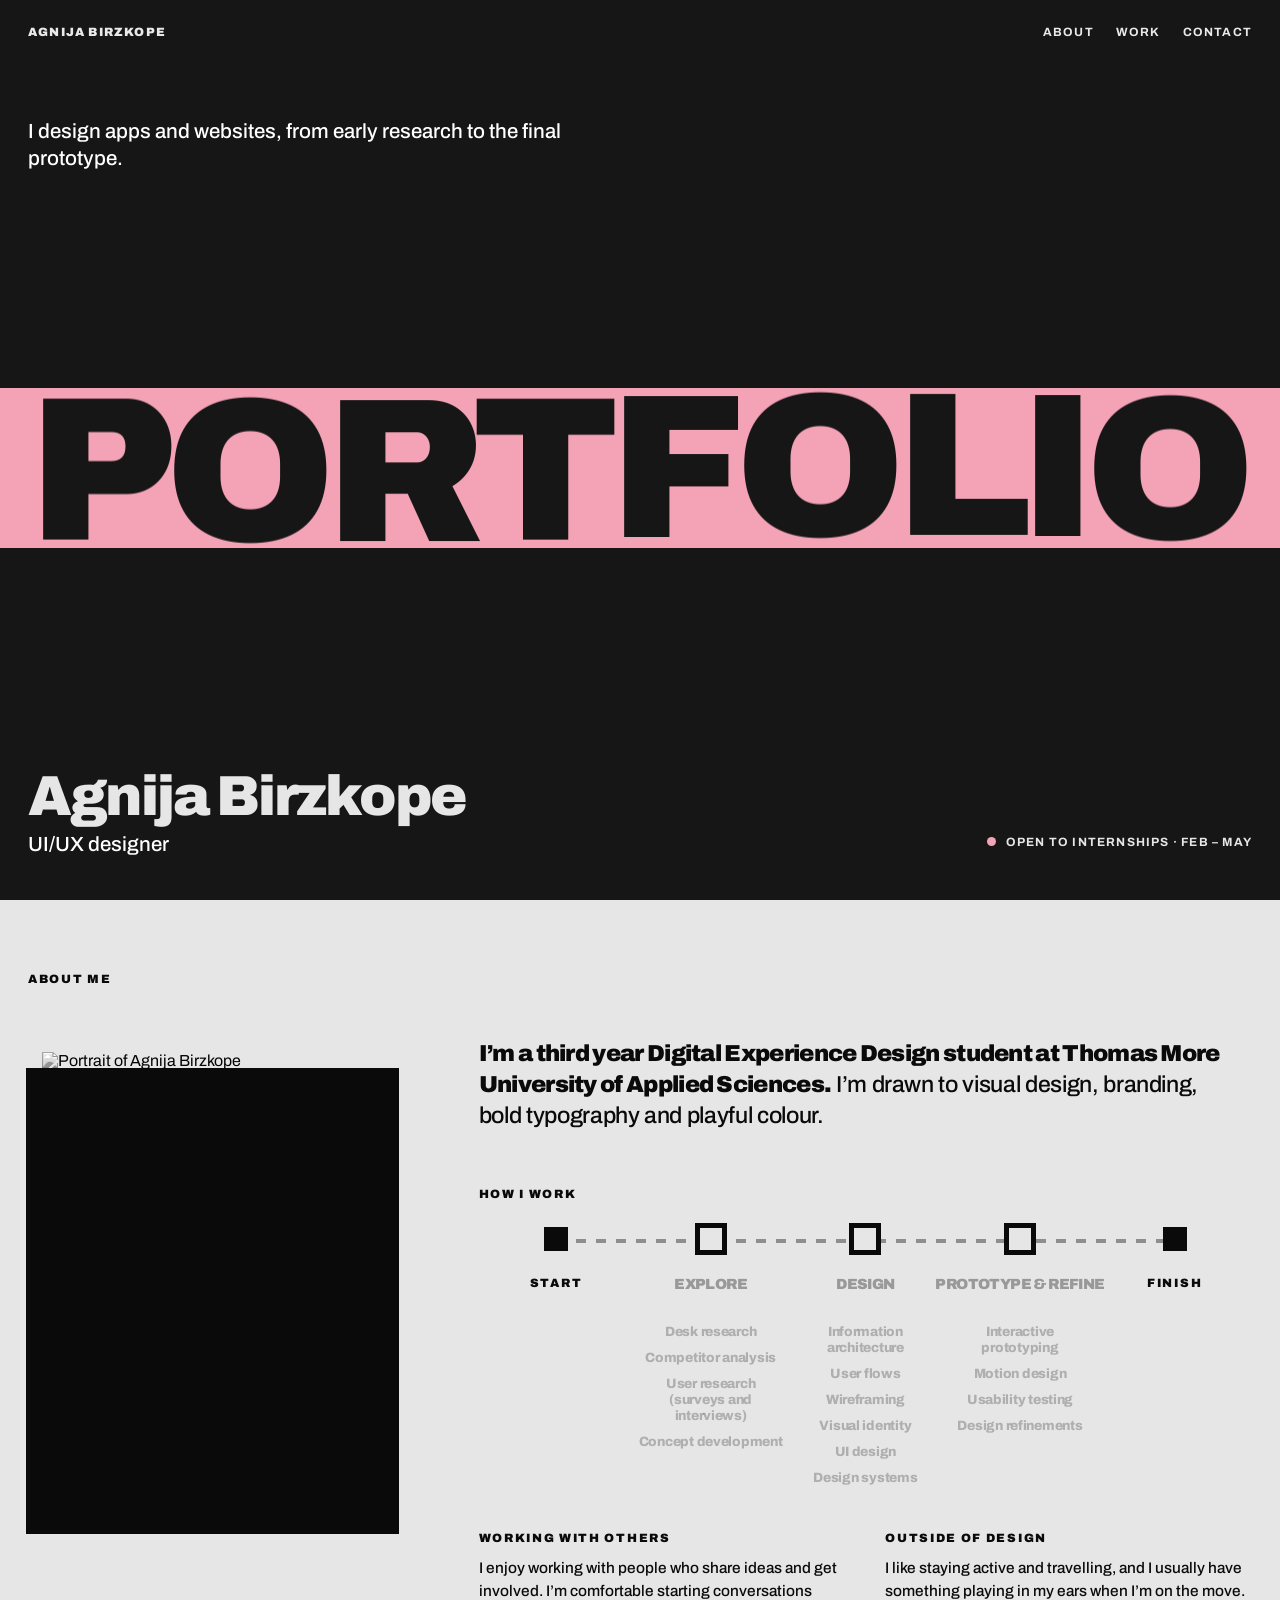
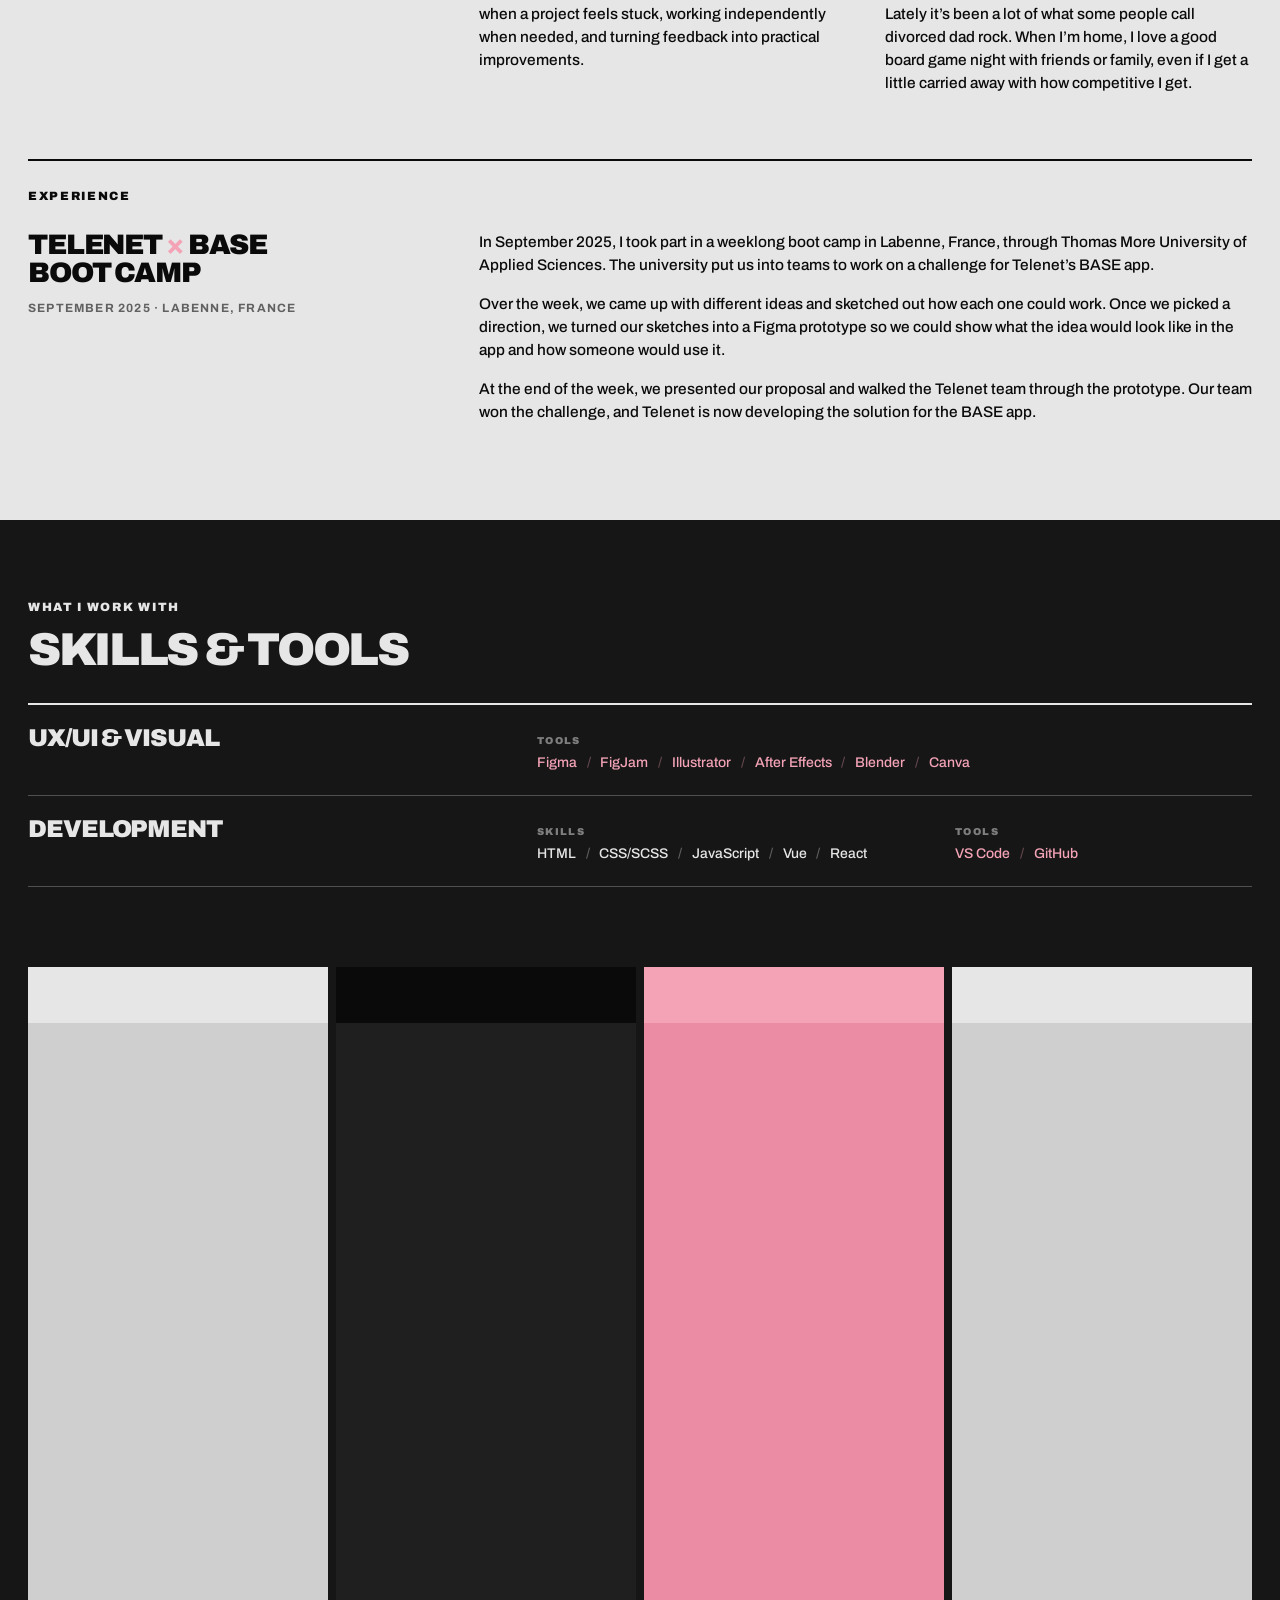
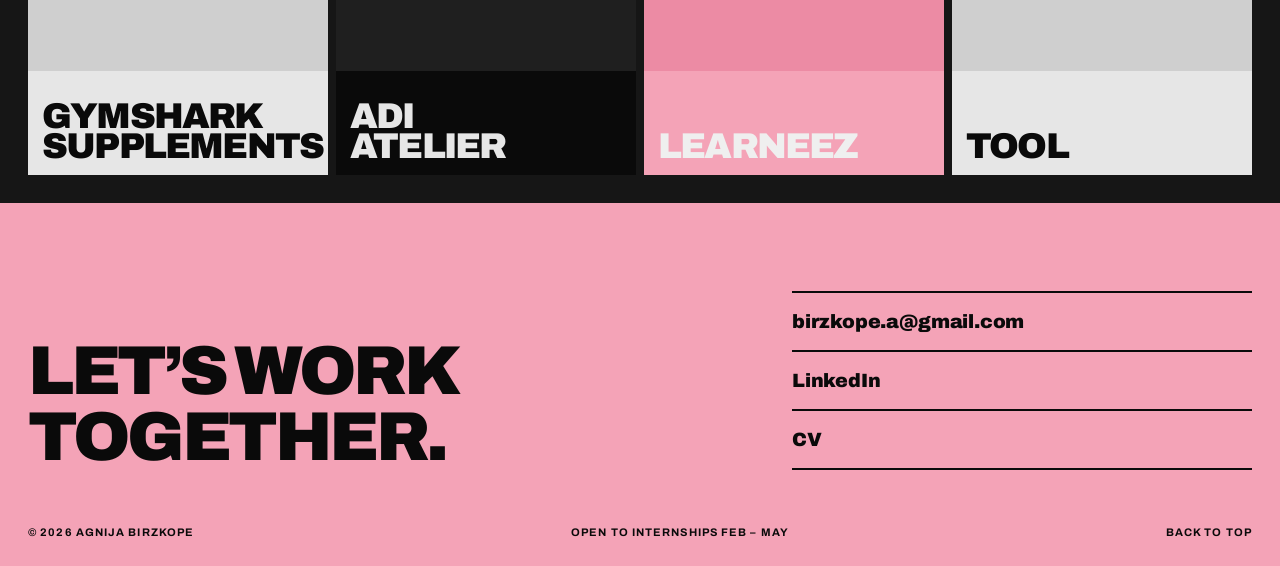
==== commit 577c6557: "Update 'Outside of design' text Co-Authored-By: Claude Sonnet 5.5 <noreply@anthropic.com>" ====
--- a/index.html
+++ b/index.html
@@ -64,7 +64,7 @@
               </div>
             <div class="note reveal">
               <h3 class="label">Outside of design</h3>
-              <p>When I’m not designing, I’m usually listening to music, getting outside, or finding some way to stay active. I also love trying new things and getting competitive over a board game with friends or family.</p>
+              <p>I like staying active and travelling, and I usually have something playing in my ears when I’m on the move. Lately it’s been a lot of what some people call divorced dad rock. When I’m home, I love a good board game night with friends or family, even if I get a little carried away with how competitive I get.</p>
             </div>
           </div>
           </div>
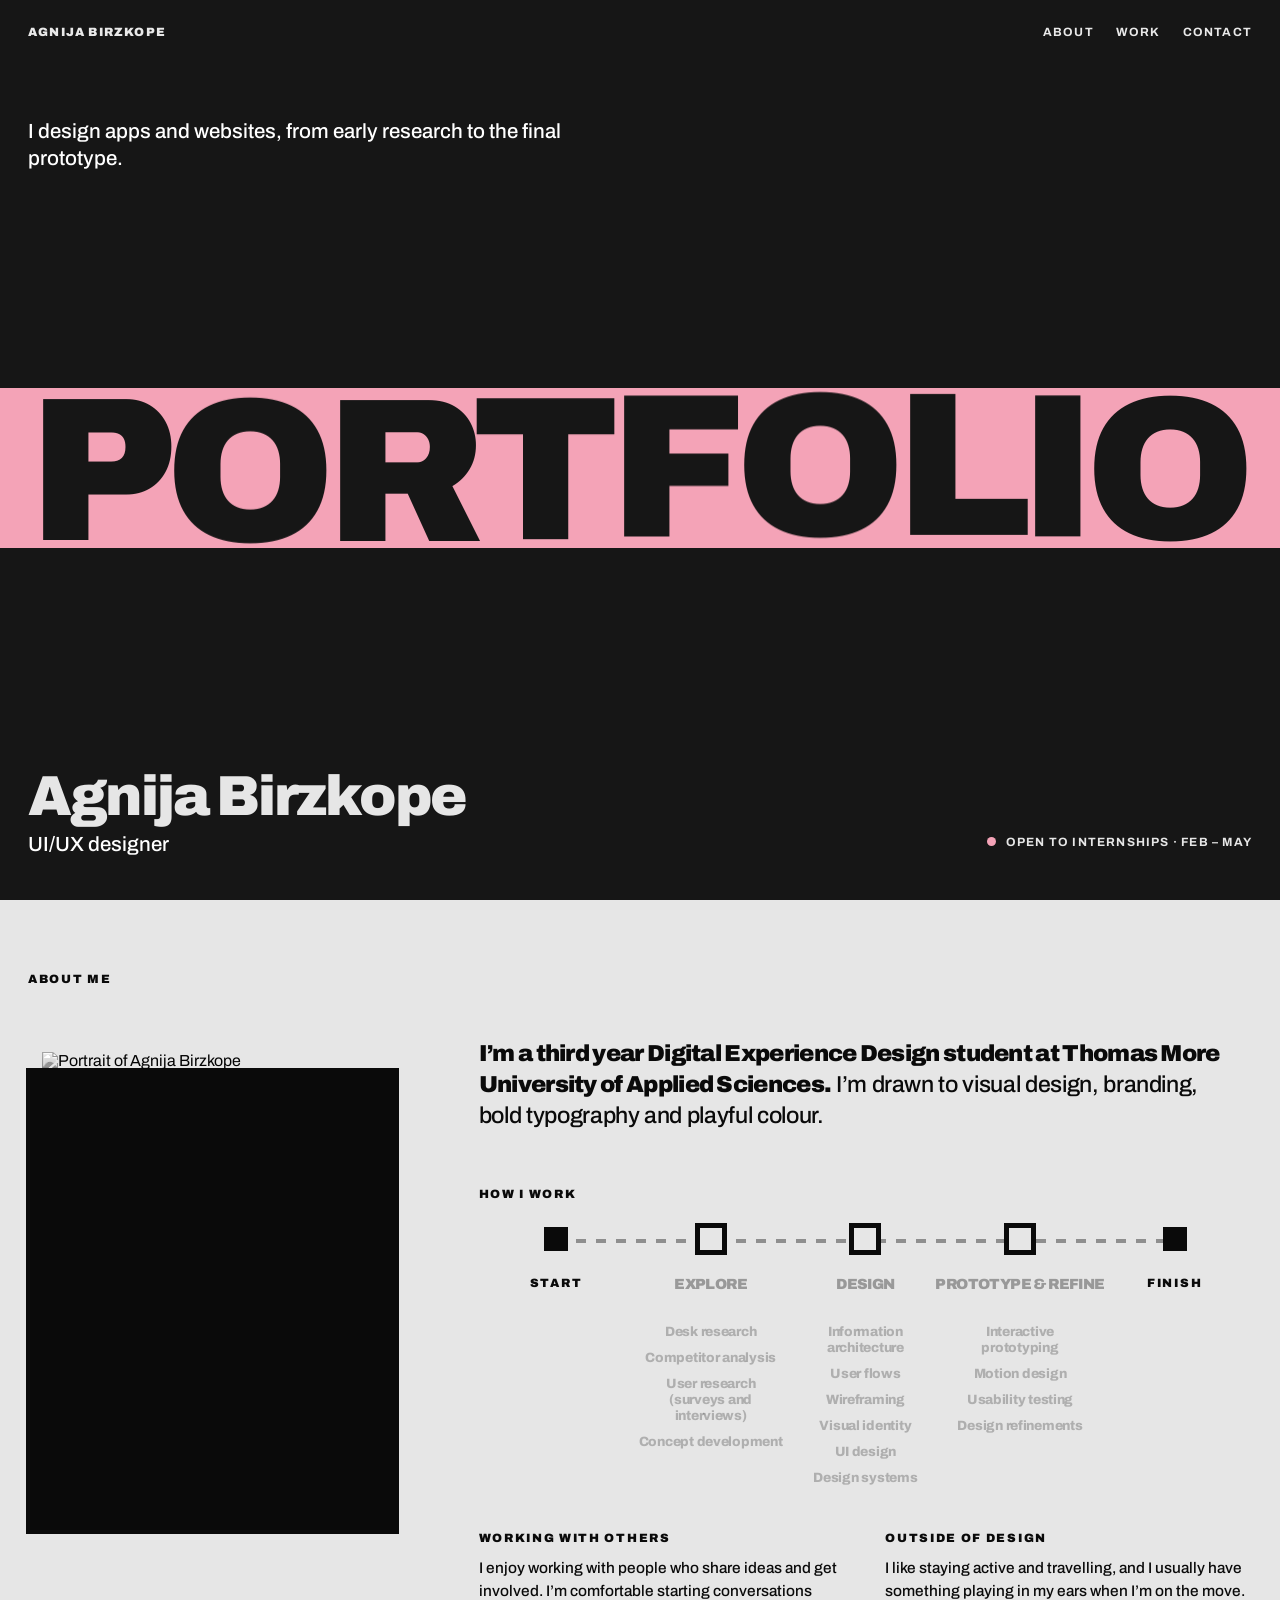
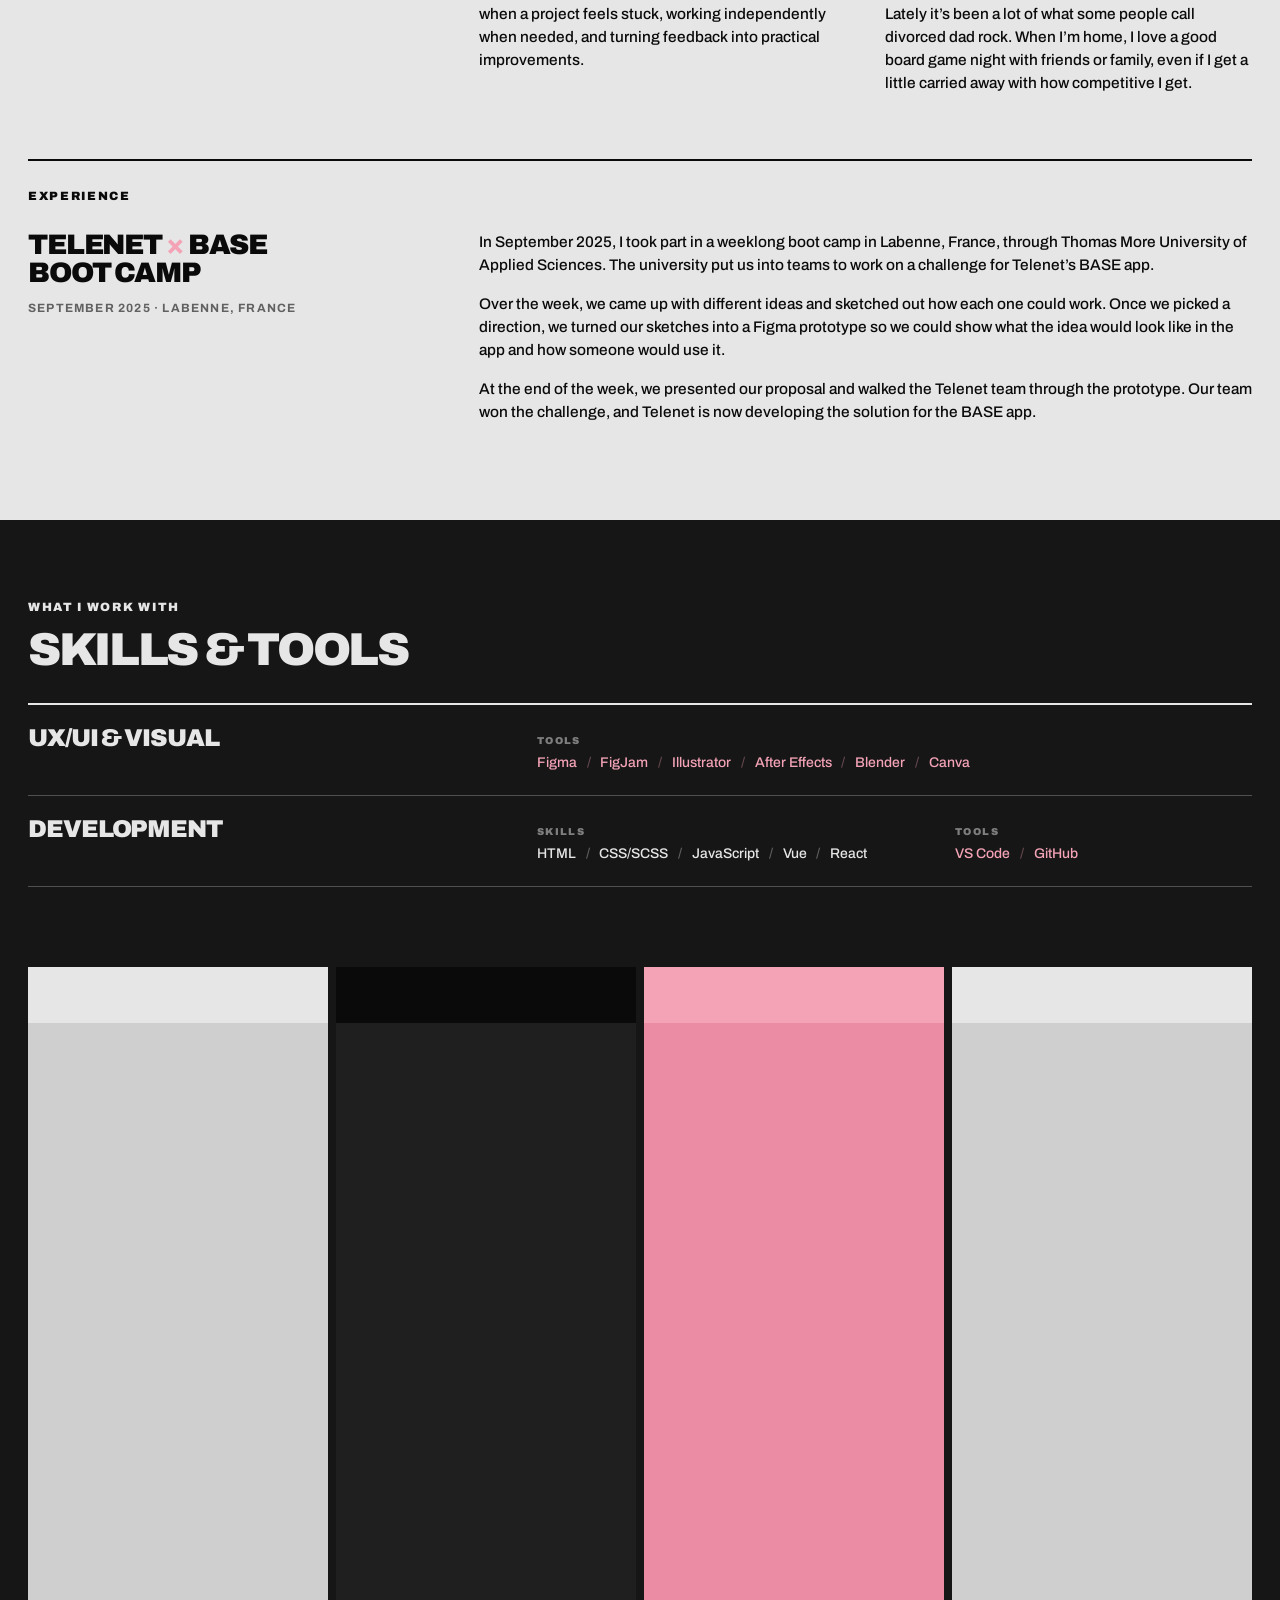
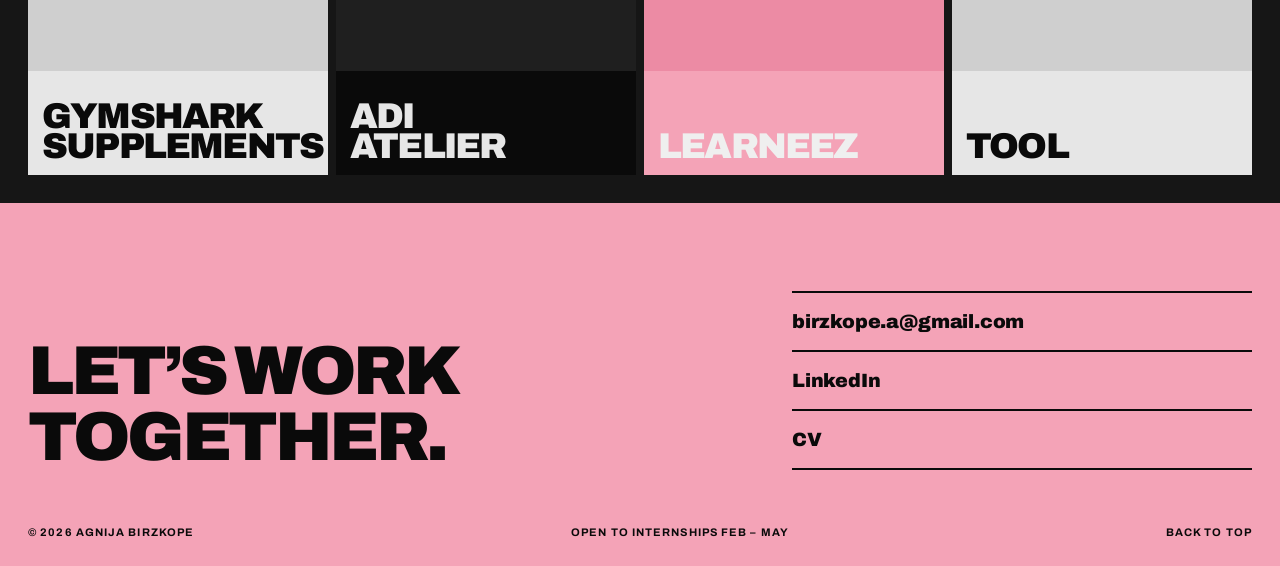
==== commit 58ccee2b: "Add shared header/footer components and Gymshark case study page Co-Authored-By: Claude Sonnet 5.5 <" ====
--- a/index.html
+++ b/index.html
@@ -8,18 +8,13 @@
   <link rel="preconnect" href="https://fonts.googleapis.com">
   <link rel="preconnect" href="https://fonts.gstatic.com" crossorigin>
   <link href="https://fonts.googleapis.com/css2?family=Archivo:wght@400;500;700;900&display=swap" rel="stylesheet">
+  <link rel="stylesheet" href="components.css">
   <link rel="stylesheet" href="style.css">
+  <script src="components.js"></script>
 </head>
 <body>
 
-  <header class="bar">
-    <a class="bar__name" href="#top">Agnija Birzkope</a>
-    <nav class="bar__links">
-      <a href="#about">About</a>
-      <a href="#work">Work</a>
-      <a href="#contact">Contact</a>
-    </nav>
-  </header>
+  <site-header></site-header>
 
   <main id="top">
 
@@ -123,7 +118,7 @@
               <div class="methods"><span class="methods__label">Methods</span><ul class="methods__list"><li>Desk research</li><li>Persona</li><li>Journey mapping</li><li>Story mapping</li><li>Information architecture</li><li>UI design</li><li>Motion studies</li></ul></div>
             </div>
           </div>
-          <a class="cta" href="https://agnijabirzkope-portfolio.vercel.app/work/second-year/gymshark-supplements" target="_blank" rel="noopener">View case study</a>
+          <a class="btn cta" href="gymshark.html">View case study</a>
           <h2 class="panel__title panel__title--long">Gymshark <br>Supplements</h2>
         </article>
 
@@ -143,7 +138,7 @@
               <div class="methods"><span class="methods__label">Methods</span><ul class="methods__list"><li>User testing</li><li>Task scenarios</li><li>UI redesign</li><li>Front end development</li></ul></div>
             </div>
           </div>
-          <a class="cta" href="https://agnijabirzkope-portfolio.vercel.app/work/second-year/adi-atelier" target="_blank" rel="noopener">View case study</a>
+          <a class="btn cta" href="https://agnijabirzkope-portfolio.vercel.app/work/second-year/adi-atelier" target="_blank" rel="noopener">View case study</a>
           <h2 class="panel__title">Adi <br>Atelier</h2>
         </article>
 
@@ -163,7 +158,7 @@
               <div class="methods"><span class="methods__label">Methods</span><ul class="methods__list"><li>Desk research</li><li>How might we</li><li>Information structure</li><li>UI design</li></ul></div>
             </div>
           </div>
-          <a class="cta" href="https://agnijabirzkope-portfolio.vercel.app/work/first-year/learneez" target="_blank" rel="noopener">View case study</a>
+          <a class="btn cta" href="https://agnijabirzkope-portfolio.vercel.app/work/first-year/learneez" target="_blank" rel="noopener">View case study</a>
           <h2 class="panel__title">Learneez</h2>
         </article>
 
@@ -183,7 +178,7 @@
               <div class="methods"><span class="methods__label">Methods</span><ul class="methods__list"><li>Desk research</li><li>User mapping</li><li>Journey mapping</li><li>Story mapping</li><li>Moodboard</li><li>UI design</li></ul></div>
             </div>
           </div>
-          <a class="cta" href="https://agnijabirzkope-portfolio.vercel.app/work/first-year/tool" target="_blank" rel="noopener">View case study</a>
+          <a class="btn cta" href="https://agnijabirzkope-portfolio.vercel.app/work/first-year/tool" target="_blank" rel="noopener">View case study</a>
           <h2 class="panel__title">Tool</h2>
         </article>
 
@@ -193,17 +188,7 @@
   </main>
 
   <!-- ============ CONTACT ============ -->
-  <footer class="contact" id="contact">
-    <div class="contact__row">
-      <p class="contact__lead">Let’s work together.</p>
-      <nav class="contact__links" aria-label="Contact">
-        <a href="mailto:birzkope.a@gmail.com"><span>birzkope.a@gmail.com</span><i></i></a>
-        <a href="https://www.linkedin.com/in/agnija-birzkope-71b853339/" target="_blank" rel="noopener"><span>LinkedIn</span><i></i></a>
-        <a href="https://agnijabirzkope-portfolio.vercel.app/agnija-birzkope-cv.pdf" target="_blank" rel="noopener"><span>CV</span><i></i></a>
-      </nav>
-    </div>
-    <p class="contact__foot"><span>© 2026 Agnija Birzkope</span><span>Open to internships Feb – May</span><a href="#top">Back to top</a></p>
-  </footer>
+  <site-footer></site-footer>
 
   <script src="script.js"></script>
 </body>
--- a/components.css
+++ b/components.css
@@ -0,0 +1,76 @@
+/* Shared components. Every page loads this file, so these look and behave the same everywhere:
+   the nav bar, the footer, the pill button and the small label. Change them here, not per page. */
+:root {
+  --grey: #e6e6e6;
+  --black: #0a0a0a;
+  --pink: #f4a3b7;
+  --white: #ffffff;
+  --bar-h: 64px;
+  --ease: cubic-bezier(.7, 0, .2, 1);
+}
+@media (max-width: 820px) { :root { --bar-h: 56px; } }
+
+site-header, site-footer { display: contents; }
+
+/* ---------- label ---------- */
+.label { font-size: 12px; font-weight: 900; letter-spacing: .14em; text-transform: uppercase; }
+
+/* ---------- button: the rounded pill ---------- */
+.btn {
+  display: inline-block; flex: none; white-space: nowrap; text-decoration: none; cursor: pointer;
+  font-family: inherit; font-size: 11px; font-weight: 900; letter-spacing: .08em; text-transform: uppercase; line-height: normal;
+  padding: 11px 18px; border-radius: 100px; border: 0;
+  background: var(--black); color: var(--grey);
+}
+.btn:hover { opacity: .85; }
+
+/* ---------- top bar ---------- */
+.bar {
+  position: fixed; inset: 0 0 auto 0; z-index: 10;
+  color: #fff; mix-blend-mode: difference; /* stays readable on every section colour */
+  height: var(--bar-h);
+  padding: 0 28px;
+  display: grid;
+  grid-template-columns: 1fr auto;
+  align-items: center;
+  gap: 16px;
+  font-size: 12px;
+  font-weight: 700;
+  line-height: normal;
+  letter-spacing: .1em;
+  text-transform: uppercase;
+}
+.bar a { color: inherit; text-decoration: none; }
+.bar__name { font-weight: 900; }
+.bar__links { display: flex; gap: 22px; }
+.bar a:hover { opacity: .55; }
+@media (max-width: 820px) {
+  .bar { padding: 0 16px; font-size: 11px; }
+  .bar__links { gap: 14px; }
+}
+
+/* ---------- footer ---------- */
+.contact { background: var(--pink); color: var(--black); padding: 88px 28px 28px; font-size: 16px; font-weight: 400; line-height: normal; }
+.contact a { color: inherit; text-decoration: none; }
+.contact__row { display: flex; justify-content: space-between; align-items: flex-end; gap: 24px; flex-wrap: wrap; }
+.contact__lead { font-size: clamp(34px, 5.4vw, 88px); font-weight: 900; line-height: .95; letter-spacing: -.05em; text-transform: uppercase; max-width: 9em; }
+.contact__links { display: flex; flex-direction: column; width: min(460px, 100%); }
+.contact__links a {
+  display: flex; justify-content: space-between; align-items: center; gap: 20px;
+  padding: 18px 0; border-top: 2px solid var(--black);
+  font-size: clamp(16px, 1.5vw, 24px); font-weight: 900; letter-spacing: -.01em;
+  transition: background .3s ease, color .3s ease, padding .3s var(--ease);
+}
+.contact__links a:last-child { border-bottom: 2px solid var(--black); }
+.contact__links a i { font-style: normal; transition: transform .3s var(--ease); }
+.contact__links a:hover { background: var(--black); color: var(--pink); padding-left: 16px; padding-right: 16px; }
+.contact__links a:hover i { transform: translate(3px, -3px); }
+.contact__links a.is-copied i { transform: none; font-size: 13px; letter-spacing: .06em; text-transform: uppercase; }
+.contact__foot { margin-top: 56px; display: flex; justify-content: space-between; gap: 20px; flex-wrap: wrap; font-size: 11px; font-weight: 700; letter-spacing: .1em; text-transform: uppercase; }
+.contact__foot a:hover { text-decoration: underline; text-underline-offset: 3px; }
+@media (max-width: 820px) {
+  .contact { padding: 44px 16px 20px; }
+  .contact__foot { margin-top: 32px; }
+}
+
+@media (prefers-reduced-motion: reduce) { .contact__links a, .contact__links a i { transition: none; } }
--- a/style.css
+++ b/style.css
@@ -1,11 +1,6 @@
 :root {
   --bg: #161616;
-  --grey: #e6e6e6;
-  --black: #0a0a0a;
-  --pink: #f4a3b7;
-  --bar-h: 64px;
   --gap: 8px;
-  --ease: cubic-bezier(.7, 0, .2, 1);
   --card-h: 100%;
   --title-size: 2.8vw;
 }
@@ -23,41 +18,6 @@
 html { scroll-behavior: smooth; }
 a { color: inherit; text-decoration: none; }
 ul { list-style: none; }
-
-/* ---------- top bar ---------- */
-.bar {
-  position: fixed; inset: 0 0 auto 0; z-index: 10;
-  color: #fff; mix-blend-mode: difference; /* stays readable on every section colour */
-  height: var(--bar-h);
-  padding: 0 28px;
-  display: grid;
-  grid-template-columns: 1fr auto;
-  align-items: center;
-  gap: 16px;
-  font-size: 12px;
-  font-weight: 700;
-  letter-spacing: .1em;
-  text-transform: uppercase;
-}
-.bar__name { font-weight: 900; }
-.bar__status { display: flex; align-items: center; gap: 10px; opacity: .75; }
-.bar__status i { width: 7px; height: 7px; border-radius: 50%; background: #fff; flex: none; }
-.bar__links { display: flex; gap: 22px; }
-.bar a:hover { opacity: .55; }
-
-/* ---------- shared bits ---------- */
-.label { font-size: 12px; font-weight: 900; letter-spacing: .14em; text-transform: uppercase; }
-.btn {
-  display: inline-block; font-size: 13px; font-weight: 900; letter-spacing: .08em; text-transform: uppercase;
-  padding: 16px 28px; border-radius: 100px; border: 2px solid transparent; transition: transform .3s var(--ease), background .3s, color .3s;
-}
-.btn:hover { transform: translateY(-3px); }
-.btn--pink { background: var(--pink); color: var(--black); }
-.btn--line { border-color: var(--grey); color: var(--grey); }
-.btn--line:hover { background: var(--grey); color: var(--black); }
-.btn--dark { background: var(--black); color: var(--pink); }
-.btn--line-dark { border-color: var(--black); color: var(--black); }
-.btn--line-dark:hover { background: var(--black); color: var(--pink); }
 
 .reveal { opacity: 0; transform: translateY(32px); transition: opacity .9s ease, transform .9s var(--ease); }
 .reveal.in { opacity: 1; transform: none; }
@@ -189,10 +149,7 @@
 .methods__list { display: flex; flex-wrap: wrap; row-gap: 4px; list-style: none; }
 .methods__list li { font-size: clamp(14px, 1.1vw, 16px); font-weight: 700; line-height: 1.3; }
 .methods__list li:not(:last-child)::after { content: '/'; margin: 0 .6em; opacity: .4; }
-.cta {
-  flex: none; font-size: 11px; font-weight: 900; letter-spacing: .08em; text-transform: uppercase;
-  padding: 11px 18px; border-radius: 100px; white-space: nowrap; order: 4; margin-top: auto; align-self: flex-end;
-}
+.cta { order: 4; margin-top: auto; align-self: flex-end; }
 .panel--grey .cta  { background: var(--black); color: var(--grey); }
 .panel--black .cta { background: var(--grey);  color: var(--black); }
 .panel--pink .cta  { background: var(--black); color: var(--pink); }
@@ -343,31 +300,10 @@
 .about__text .about__notes { margin-top: 52px; }
 .about__photo { align-self: start; }
 
-/* ---------- footer: small and quiet ---------- */
-.contact { background: var(--pink); color: var(--black); padding: 88px 28px 28px; }
-.contact__row { display: flex; justify-content: space-between; align-items: flex-end; gap: 24px; flex-wrap: wrap; }
-.contact__lead { font-size: clamp(34px, 5.4vw, 88px); font-weight: 900; line-height: .95; letter-spacing: -.05em; text-transform: uppercase; max-width: 9em; }
-.contact__links { display: flex; flex-direction: column; width: min(460px, 100%); }
-.contact__links a {
-  display: flex; justify-content: space-between; align-items: center; gap: 20px;
-  padding: 18px 0; border-top: 2px solid var(--black);
-  font-size: clamp(16px, 1.5vw, 24px); font-weight: 900; letter-spacing: -.01em;
-  transition: background .3s ease, color .3s ease, padding .3s var(--ease);
-}
-.contact__links a:last-child { border-bottom: 2px solid var(--black); }
-.contact__links a i { font-style: normal; transition: transform .3s var(--ease); }
-.contact__links a:hover { background: var(--black); color: var(--pink); padding-left: 16px; padding-right: 16px; }
-.contact__links a:hover i { transform: translate(3px, -3px); }
-.contact__links a.is-copied i { transform: none; font-size: 13px; letter-spacing: .06em; text-transform: uppercase; }
-.contact__foot { margin-top: 56px; display: flex; justify-content: space-between; gap: 20px; flex-wrap: wrap; font-size: 11px; font-weight: 700; letter-spacing: .1em; text-transform: uppercase; }
-.contact__foot a:hover { text-decoration: underline; text-underline-offset: 3px; }
-
 /* ---------- phone: cards stack and the open one grows taller ---------- */
 @media (max-width: 820px) {
-  :root { --bar-h: 56px; --title-size: 10vw; }
+  :root { --title-size: 10vw; }
   .panel__title br { display: none; }
-  .bar { grid-template-columns: 1fr auto; padding: 0 16px; font-size: 11px; }
-  .bar__role, .bar__status { display: none; }
 
   .panels { flex-direction: column; align-items: stretch; padding: 0 10px 10px; gap: 6px; }
   .panel { height: auto; flex: 1 1 0; transition: flex-grow .7s var(--ease); }
@@ -396,14 +332,13 @@
 }
 
 @media (max-width: 820px) {
-  .bar__links { gap: 14px; }
   .hero { padding: calc(var(--bar-h) + 4vh) 0 28px; }
   .hero__word { font-size: 15vw; padding-left: 3vw; }
   .hero { gap: 28px; }
   .hero__lead { margin: 0 16px; }
   .hero__below { margin: 0 16px; flex-direction: column; align-items: flex-start; gap: 20px; }
   .hero__open { margin: 0; }
-    .about, .exp, .tools, .contact { padding-left: 16px; padding-right: 16px; padding-top: 80px; }
+    .about, .exp, .tools { padding-left: 16px; padding-right: 16px; padding-top: 80px; }
   .about { padding-bottom: 80px; }
   .about__cols, .exp__row, .about__grid { grid-template-columns: 1fr; gap: 28px; }
   .about__photo { max-width: 260px; }
@@ -412,7 +347,6 @@
   .phases { grid-template-columns: 1fr; gap: 20px; }
   .skill__solo { grid-column: auto; }
   .skill:hover { padding-left: 0; }
-  .contact__foot { margin-top: 70px; }
 }
 
 @media (prefers-reduced-motion: reduce) { * { transition-duration: .01ms !important; animation: none !important; } }
@@ -427,8 +361,6 @@
   .exp__layout { grid-template-columns: 1fr; gap: 20px; }
   .exp__meta { padding-top: 0; flex-direction: row; gap: 14px; }
   .badge { width: 110px; }
-  .contact { padding: 44px 16px 20px; }
-  .contact__foot { margin-top: 32px; }
 }
 
 @media (max-width: 820px) {
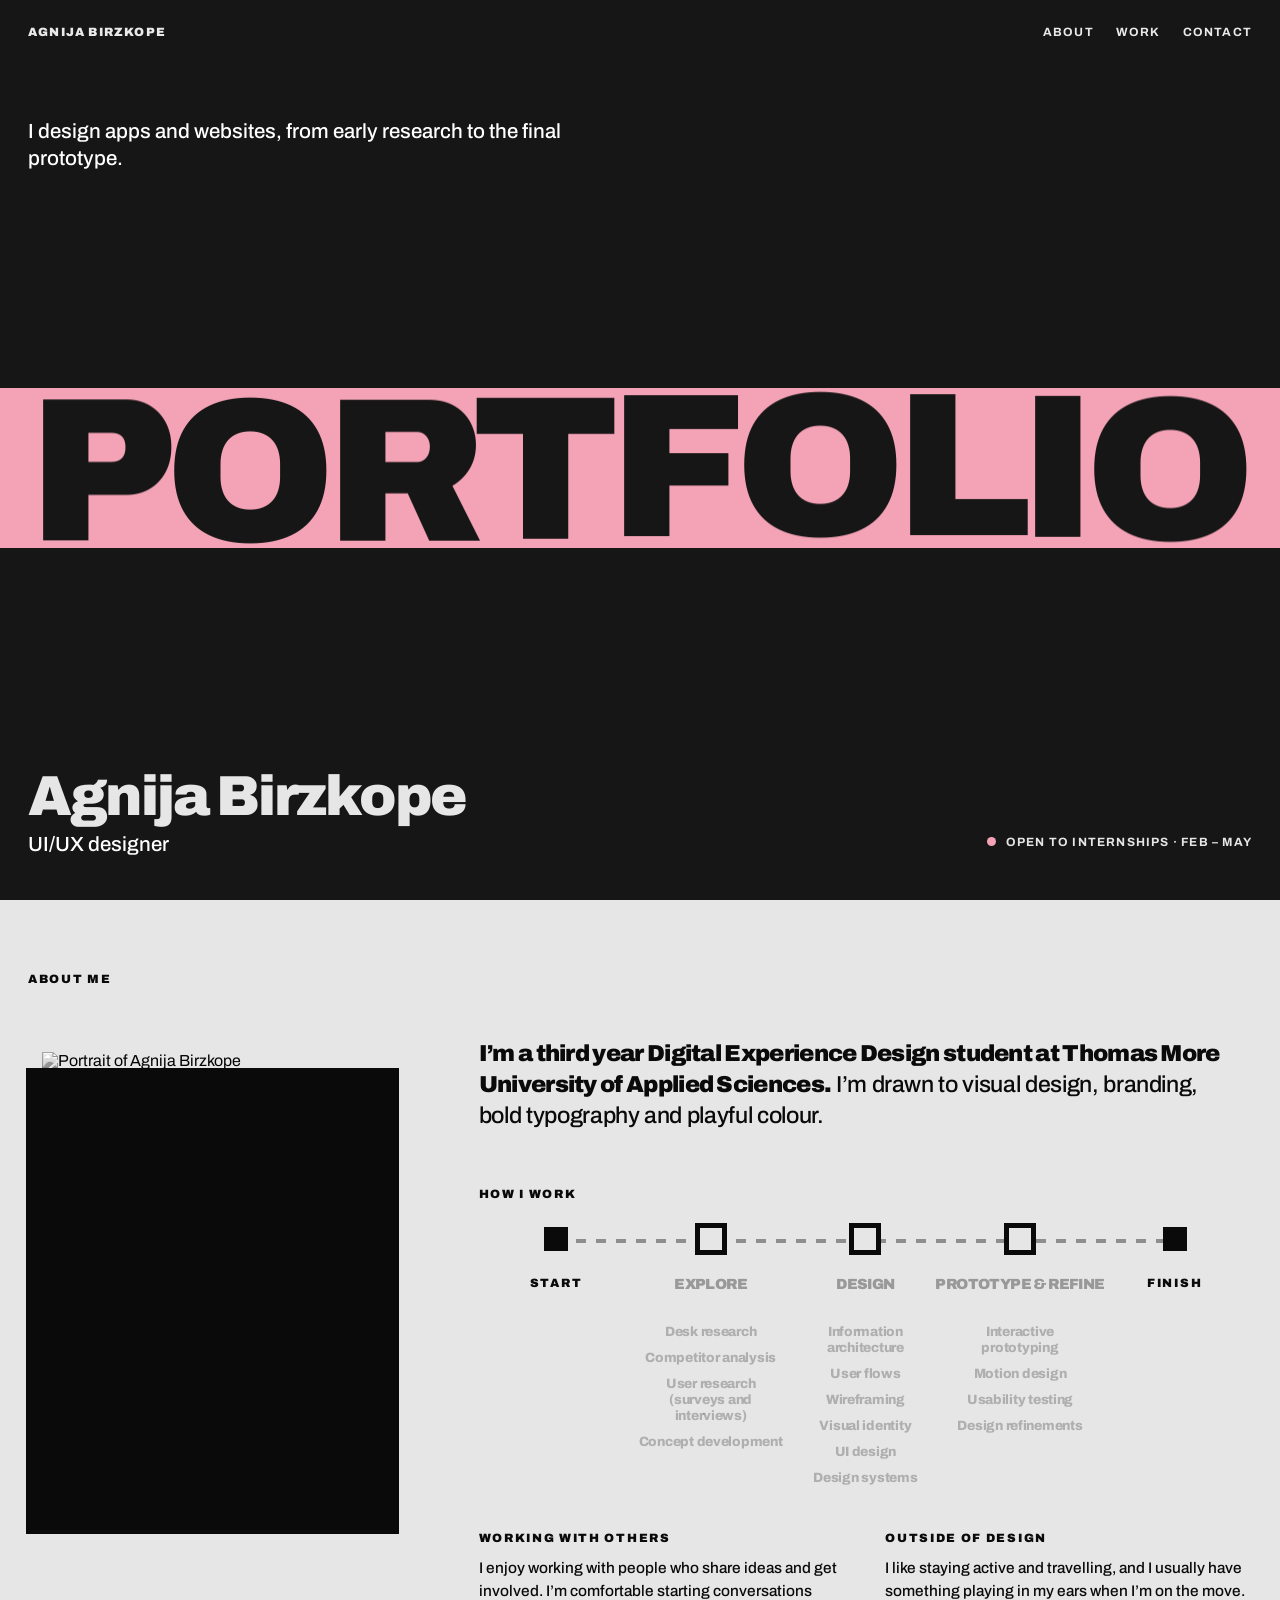
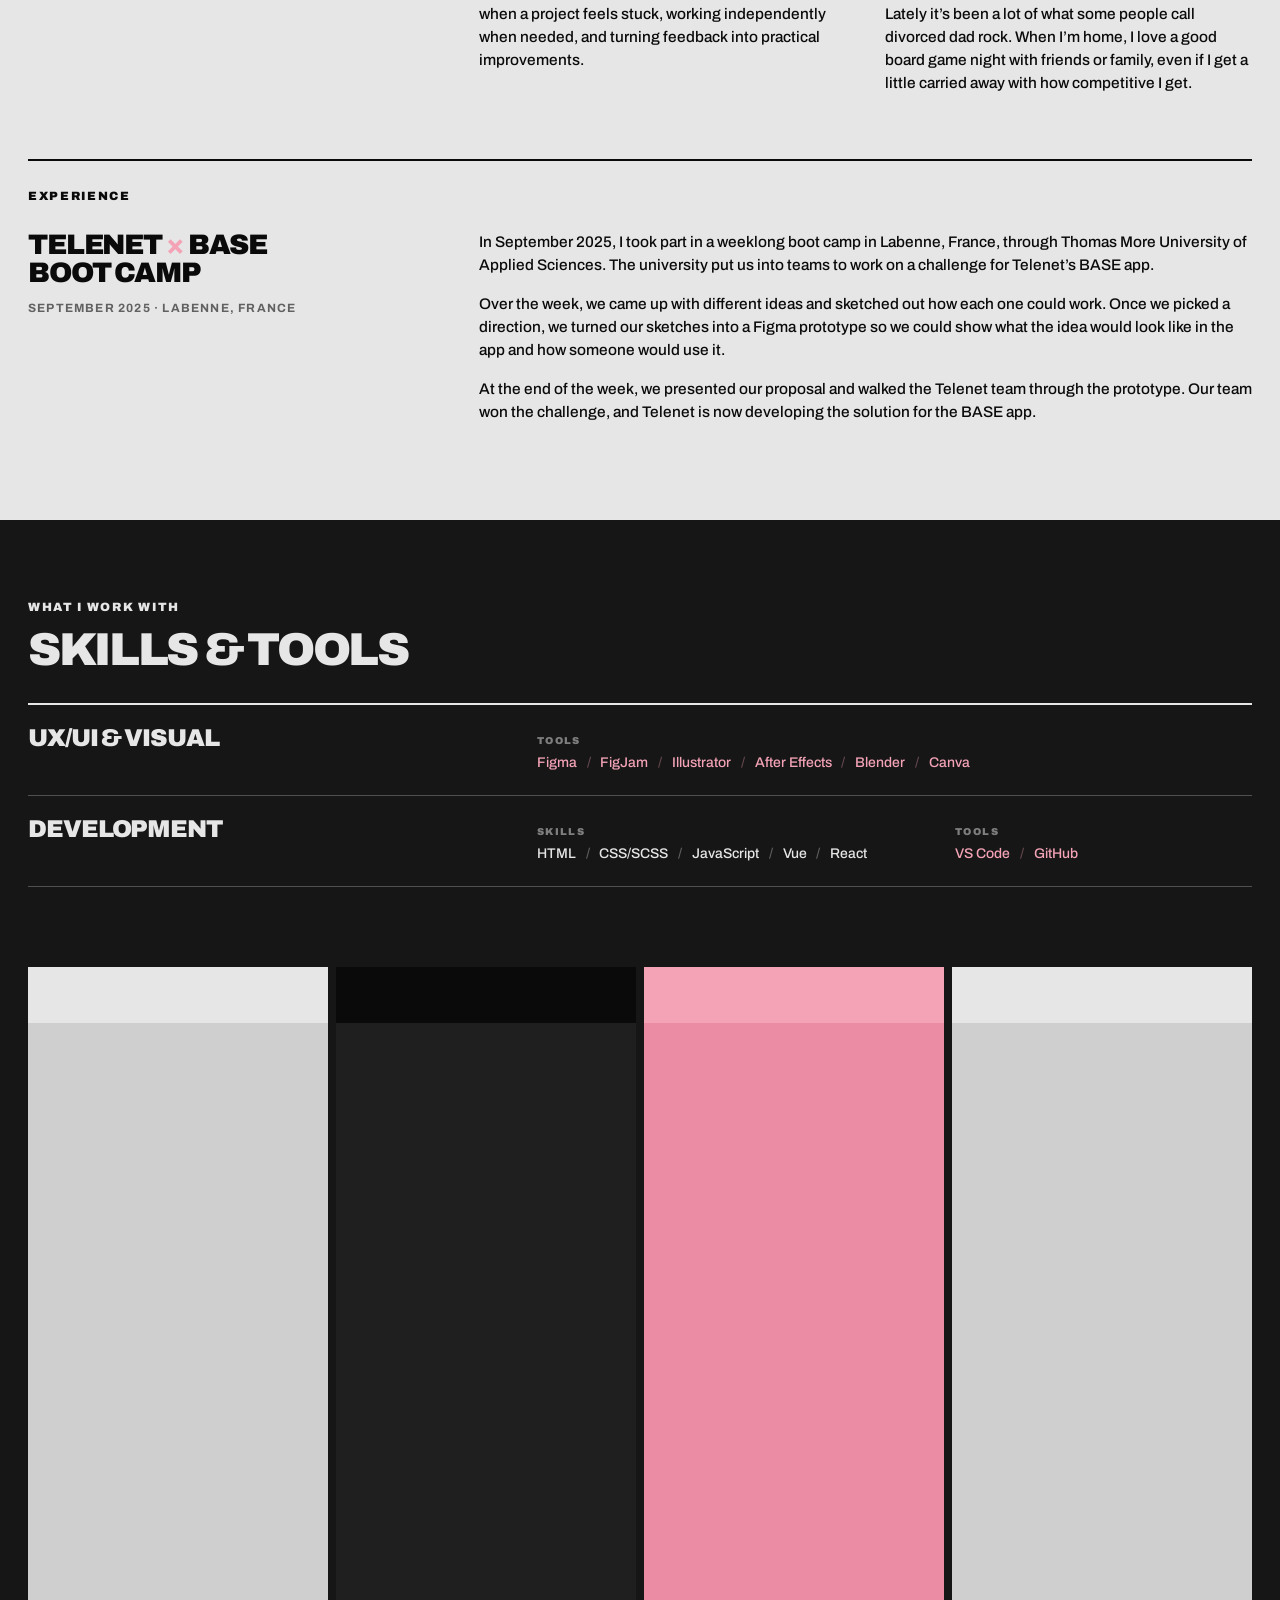
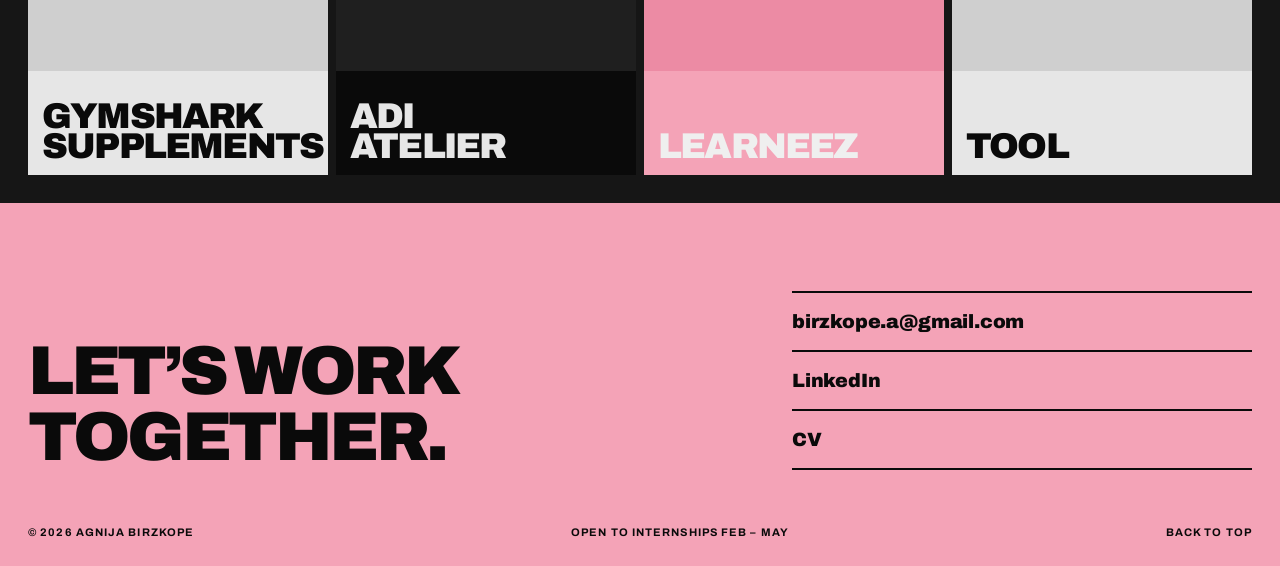
==== commit dfc8d5d1: "Adi Atelier, Learneez and Tool case studies; whole-card links and fuller open cards on the home page" ====
--- a/index.html
+++ b/index.html
@@ -138,7 +138,7 @@
               <div class="methods"><span class="methods__label">Methods</span><ul class="methods__list"><li>User testing</li><li>Task scenarios</li><li>UI redesign</li><li>Front end development</li></ul></div>
             </div>
           </div>
-          <a class="btn cta" href="https://agnijabirzkope-portfolio.vercel.app/work/second-year/adi-atelier" target="_blank" rel="noopener">View case study</a>
+          <a class="btn cta" href="adi-atelier.html">View case study</a>
           <h2 class="panel__title">Adi <br>Atelier</h2>
         </article>
 
@@ -158,7 +158,7 @@
               <div class="methods"><span class="methods__label">Methods</span><ul class="methods__list"><li>Desk research</li><li>How might we</li><li>Information structure</li><li>UI design</li></ul></div>
             </div>
           </div>
-          <a class="btn cta" href="https://agnijabirzkope-portfolio.vercel.app/work/first-year/learneez" target="_blank" rel="noopener">View case study</a>
+          <a class="btn cta" href="learneez.html">View case study</a>
           <h2 class="panel__title">Learneez</h2>
         </article>
 
@@ -178,7 +178,7 @@
               <div class="methods"><span class="methods__label">Methods</span><ul class="methods__list"><li>Desk research</li><li>User mapping</li><li>Journey mapping</li><li>Story mapping</li><li>Moodboard</li><li>UI design</li></ul></div>
             </div>
           </div>
-          <a class="btn cta" href="https://agnijabirzkope-portfolio.vercel.app/work/first-year/tool" target="_blank" rel="noopener">View case study</a>
+          <a class="btn cta" href="tool.html">View case study</a>
           <h2 class="panel__title">Tool</h2>
         </article>
 
--- a/components.css
+++ b/components.css
@@ -68,9 +68,21 @@
 .contact__links a.is-copied i { transform: none; font-size: 13px; letter-spacing: .06em; text-transform: uppercase; }
 .contact__foot { margin-top: 56px; display: flex; justify-content: space-between; gap: 20px; flex-wrap: wrap; font-size: 11px; font-weight: 700; letter-spacing: .1em; text-transform: uppercase; }
 .contact__foot a:hover { text-decoration: underline; text-underline-offset: 3px; }
+/* tablet: the heading and the link list stack and use the whole width, the way the rest of the page does */
+@media (min-width: 821px) and (max-width: 1100px) {
+  .contact { padding: 72px 28px 28px; }
+  .contact__row { flex-direction: column; align-items: stretch; gap: 36px; }
+  .contact__lead { font-size: clamp(52px, 9vw, 88px); max-width: none; }
+  .contact__links { width: 100%; }
+}
 @media (max-width: 820px) {
   .contact { padding: 44px 16px 20px; }
   .contact__foot { margin-top: 32px; }
 }
 
 @media (prefers-reduced-motion: reduce) { .contact__links a, .contact__links a i { transition: none; } }
+@media (min-width: 621px) and (max-width: 820px) {
+  .contact__row { flex-direction: column; align-items: stretch; gap: 32px; }
+  .contact__lead { font-size: clamp(44px, 9vw, 72px); max-width: none; }
+  .contact__links { width: 100%; }
+}
--- a/style.css
+++ b/style.css
@@ -582,3 +582,50 @@
 @media (max-width: 820px) and (max-height: 700px) {
   .panels.has-active .panel:not(.is-active) .panel__title--long br { display: none; }
 }
+
+/* desktop row: the opened card uses its space better, with a larger phone picture */
+@media (min-width: 821px) {
+  .panel.is-active .panel__media img { transform: scale(1.22); transform-origin: 50% 50%; }
+}
+/* medium-large windows: details a little larger, with room to spare above the button */
+@media (min-width: 1300px) and (max-width: 1599px) and (min-height: 820px) {
+  .panel__intro p { font-size: max(13px, min(clamp(17px, 1.5vw, 22px), 2.6vh)); padding-bottom: min(24px, 2.6vh); }
+  .panel__facts dl > div, .methods { padding-top: min(18px, 2vh); padding-bottom: min(18px, 2vh); }
+  .panel__facts dd, .methods__list li { font-size: max(12px, min(clamp(15px, 1.2vw, 18px), 2.05vh)); }
+}
+/* large windows only: larger details too. Smaller windows keep the normal sizes, so the text never gets close to the button */
+@media (min-width: 1600px) and (min-height: 900px) {
+  .panel__intro p { font-size: max(13px, min(clamp(19px, 1.7vw, 32px), 2.9vh)); padding-bottom: min(30px, 2.8vh); }
+  .panel__facts dl > div, .methods { padding-top: min(28px, 2.5vh); padding-bottom: min(28px, 2.5vh); }
+  .panel__facts dd, .methods__list li { font-size: max(12px, min(clamp(16px, 1.3vw, 24px), 2.3vh)); }
+  .panel__facts dt, .methods__label { font-size: max(9px, min(clamp(11px, .8vw, 14px), 1.5vh)); }
+}
+/* shorter windows: a smaller phone picture so it never touches the card title */
+@media (min-width: 821px) and (max-height: 780px) {
+  .panel.is-active .panel__media img { transform: scale(1.04); }
+}
+/* short desktop windows: the rows sit a little closer together, so there is always clear space above the button */
+@media (min-width: 821px) and (max-height: 700px) {
+  .panel__facts dl > div, .methods { padding-top: min(8px, 1.3vh); padding-bottom: min(8px, 1.3vh); }
+  .panel__intro p { padding-bottom: min(10px, 1.6vh); }
+}
+/* desktop: the details fill the card's height, down to just above the button, so the card never looks empty */
+@media (min-width: 821px) and (min-height: 700px) {
+  .panel__body { bottom: 96px; }
+  .panel__intro p { flex: none; }
+  .panel__facts dl > div, .methods { flex: 1 1 0; align-items: center; max-height: 120px; padding-top: 0; padding-bottom: 0; }
+  .methods { flex-grow: 1.6; max-height: none; padding-top: 10px; padding-bottom: 10px; }
+}
+/* the card button matches the prototype button on the case study pages */
+.panel > .cta { padding: 15px 26px; font-size: 13px; }
+@media (max-width: 620px) { .panel > .cta { padding: 13px 22px; font-size: 12px; } }
+/* desktop, opened card only: bigger picture bleeding to the card edges and larger type, so the whole card is used */
+@media (min-width: 821px) and (min-height: 700px) {
+  .panel.is-active .panel__media { top: 0; bottom: calc(var(--title-size) * 1.8 + 24px); overflow: hidden; width: 33vw; }
+  .panel.is-active .panel__media img { transform: scale(1.28); transform-origin: 46% 46%; }
+  .panel.is-active .panel__title, .panel.is-active .cta { z-index: 3; }
+  .panel.is-active .panel__body { width: 31vw; top: 40px; }
+  .panel__intro p { font-size: clamp(20px, 1.9vw, 30px); line-height: 1.25; }
+  .panel__facts dd, .methods__list li { font-size: clamp(15px, 1.3vw, 20px); }
+  .panel__facts dt, .methods__label { font-size: 11px; }
+}
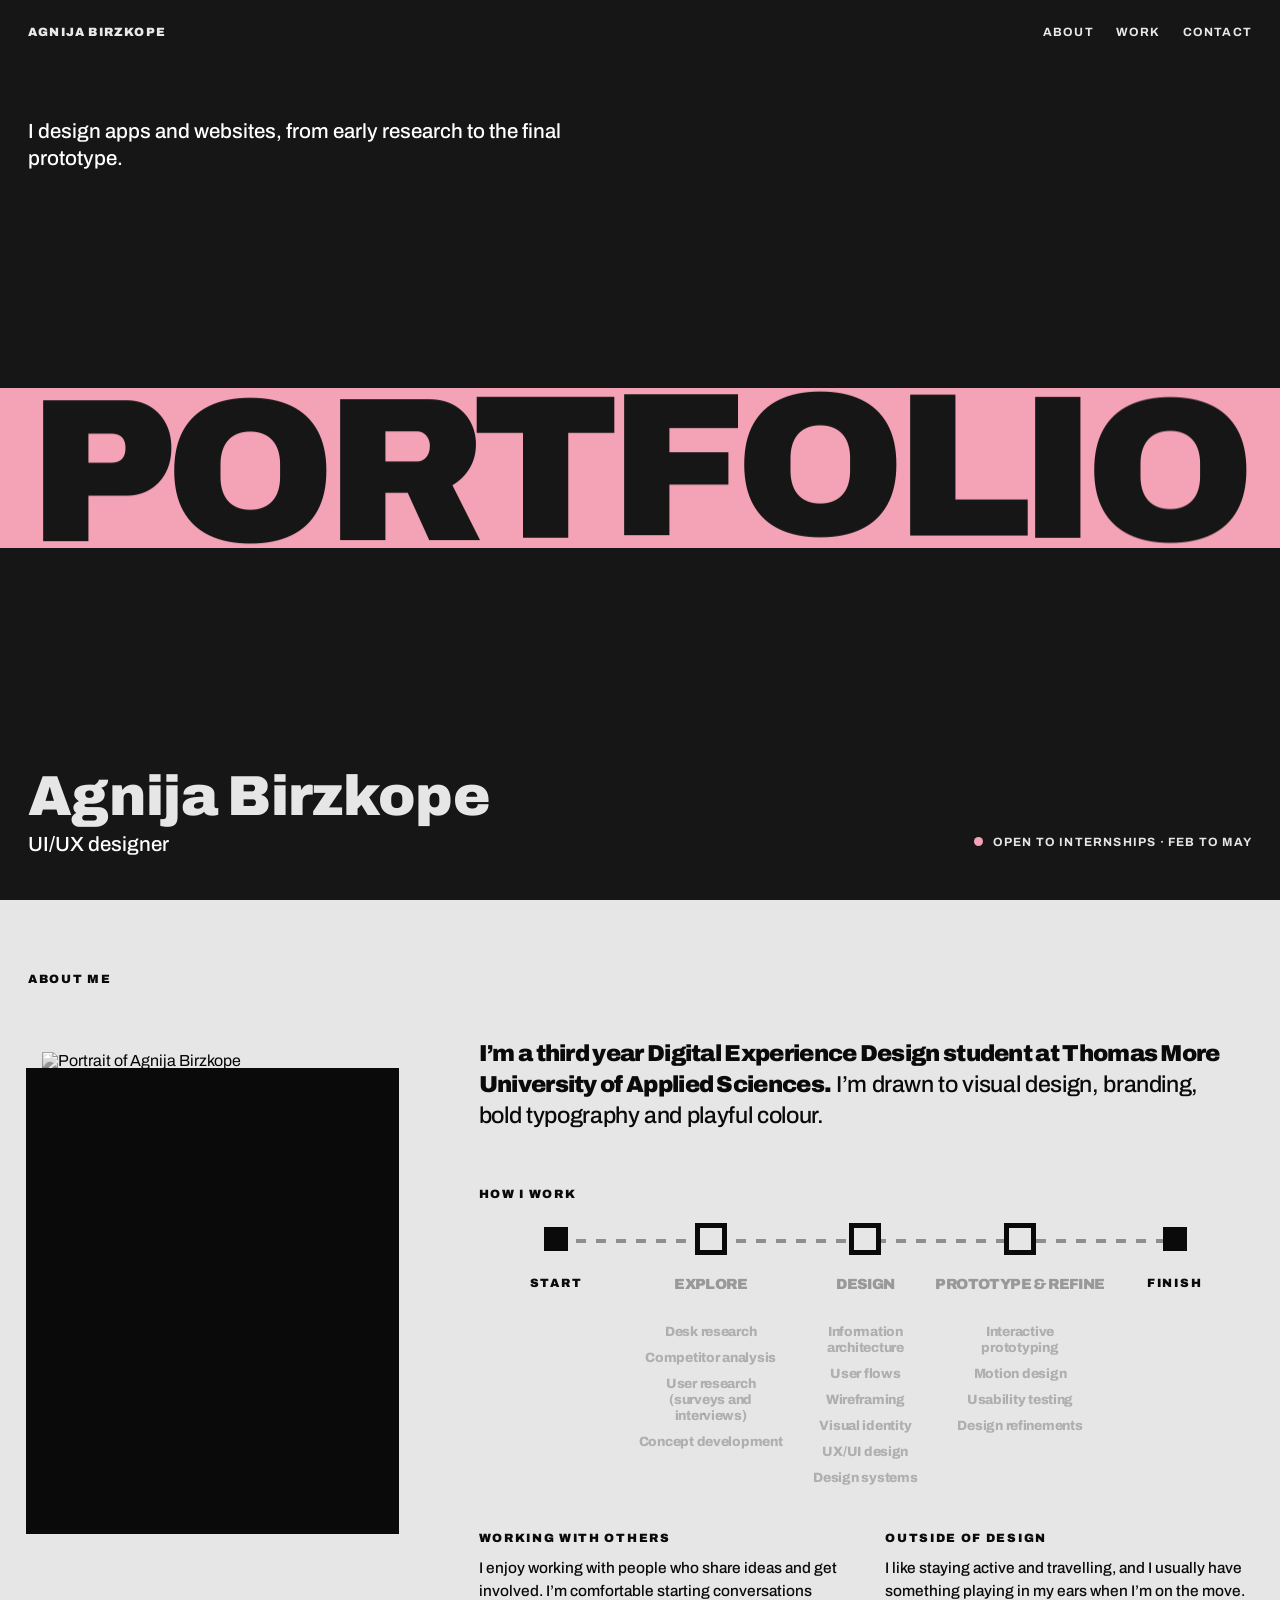
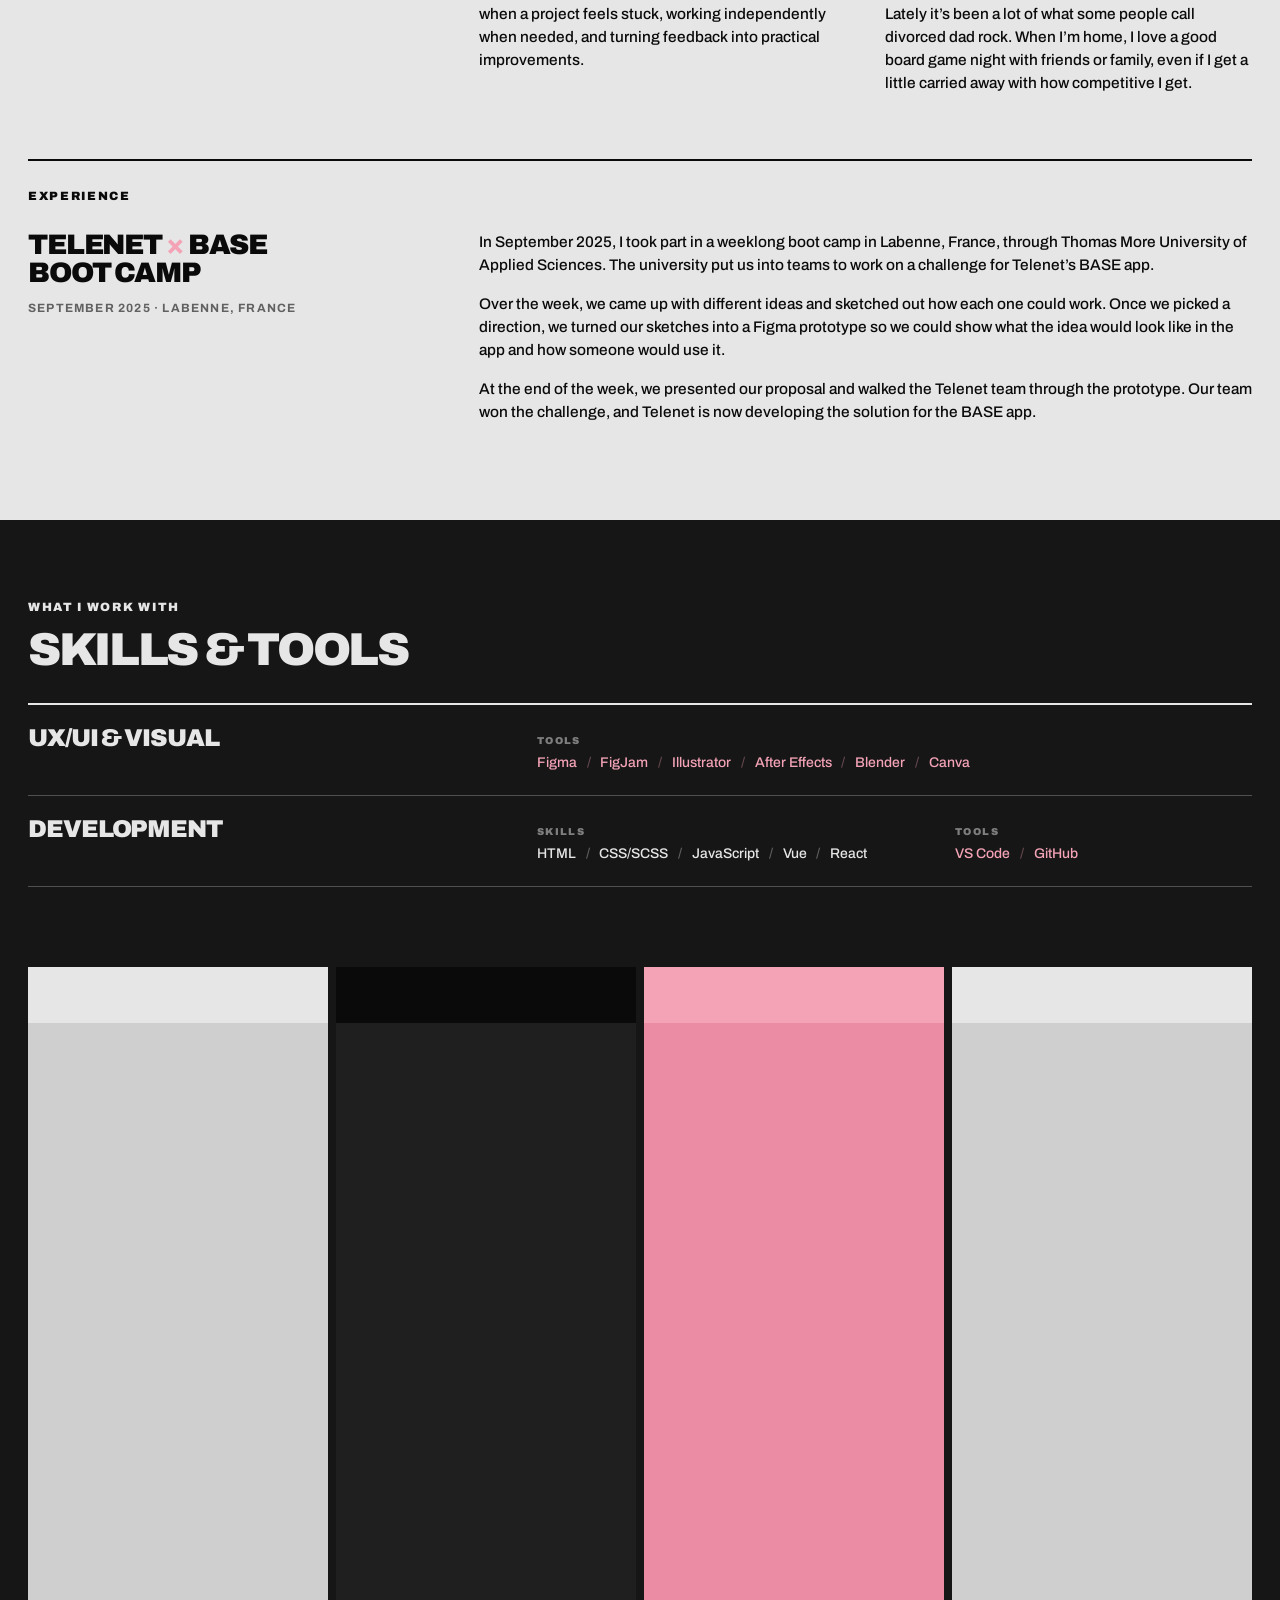
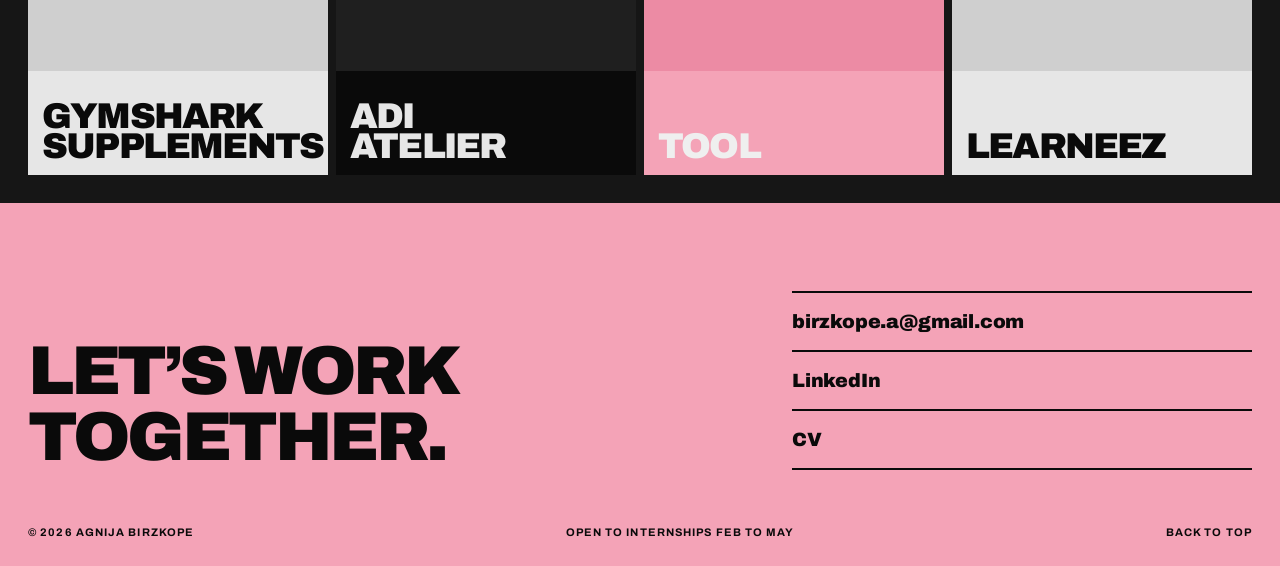
==== commit 90d8bb2a: "Adi Atelier fixes, identity layout, card tweaks, wording clean up Co-Authored-By: Claude Sonnet 5.5 " ====
--- a/index.html
+++ b/index.html
@@ -3,7 +3,7 @@
 <head>
   <meta charset="utf-8">
   <meta name="viewport" content="width=device-width, initial-scale=1">
-  <title>Agnija Birzkope — UI/UX Designer</title>
+  <title>Agnija Birzkope, UI/UX Designer</title>
   <meta name="description" content="Portfolio of Agnija Birzkope, UI/UX designer. Open to internships from February to May.">
   <link rel="preconnect" href="https://fonts.googleapis.com">
   <link rel="preconnect" href="https://fonts.gstatic.com" crossorigin>
@@ -27,7 +27,7 @@
           <h2 class="hero__who">Agnija Birzkope</h2>
           <p class="hero__role">UI/UX designer</p>
         </div>
-        <p class="hero__open"><i></i>Open to internships · Feb – May</p>
+        <p class="hero__open"><i></i>Open to internships · Feb to May</p>
       </div>
     </section>
 
@@ -47,7 +47,7 @@
           <li class="route__line" aria-hidden="true"><span class="route__fill"></span></li>
           <li class="stop stop--end"><span class="node"></span><span class="name">Start</span></li>
           <li class="stop stop--phase"><span class="node"></span><span class="name">Explore</span><ul class="items"><li>Desk research</li><li>Competitor analysis</li><li>User research (surveys and interviews)</li><li>Concept development</li></ul></li>
-          <li class="stop stop--phase"><span class="node"></span><span class="name">Design</span><ul class="items"><li>Information architecture</li><li>User flows</li><li>Wireframing</li><li>Visual identity</li><li>UI design</li><li>Design systems</li></ul></li>
+          <li class="stop stop--phase"><span class="node"></span><span class="name">Design</span><ul class="items"><li>Information architecture</li><li>User flows</li><li>Wireframing</li><li>Visual identity</li><li>UX/UI design</li><li>Design systems</li></ul></li>
           <li class="stop stop--phase"><span class="node"></span><span class="name">Prototype &amp; Refine</span><ul class="items"><li>Interactive prototyping</li><li>Motion design</li><li>Usability testing</li><li>Design refinements</li></ul></li>
           <li class="stop stop--end"><span class="node"></span><span class="name">Finish</span></li>
         </ol>
@@ -115,7 +115,7 @@
                 <div class="wide"><dt>Role</dt><dd>Research, UX/UI, branding &amp; motion</dd></div>
                 <div class="wide"><dt>Status</dt><dd>Figma prototype / not developed</dd></div>
               </dl>
-              <div class="methods"><span class="methods__label">Methods</span><ul class="methods__list"><li>Desk research</li><li>Persona</li><li>Journey mapping</li><li>Story mapping</li><li>Information architecture</li><li>UI design</li><li>Motion studies</li></ul></div>
+              <div class="methods"><span class="methods__label">Methods</span><ul class="methods__list"><li>Desk research</li><li>Persona</li><li>Journey mapping</li><li>Story mapping</li><li>Information architecture</li><li>UX/UI design</li><li>Motion studies</li></ul></div>
             </div>
           </div>
           <a class="btn cta" href="gymshark.html">View case study</a>
@@ -127,7 +127,7 @@
           <div class="panel__top">
           </div>
           <div class="panel__body">
-            <div class="panel__intro"><p>Testing and redesign of an existing concept, followed by the start of development.</p></div>
+            <div class="panel__intro"><p>Testing and redesign of an existing concept, with most of the project spent on development.</p></div>
             <div class="panel__facts">
               <dl>
                 <div><dt>Duration</dt><dd>3 months</dd></div>
@@ -135,14 +135,34 @@
                 <div class="wide"><dt>Role</dt><dd>UX/UI redesign, user testing &amp; front end</dd></div>
                 <div class="wide"><dt>Status</dt><dd>School project / not released</dd></div>
               </dl>
-              <div class="methods"><span class="methods__label">Methods</span><ul class="methods__list"><li>User testing</li><li>Task scenarios</li><li>UI redesign</li><li>Front end development</li></ul></div>
+              <div class="methods"><span class="methods__label">Methods</span><ul class="methods__list"><li>User testing</li><li>Task scenarios</li><li>UX/UI redesign</li><li>Front end development</li></ul></div>
             </div>
           </div>
           <a class="btn cta" href="adi-atelier.html">View case study</a>
           <h2 class="panel__title">Adi <br>Atelier</h2>
         </article>
 
-        <article class="panel panel--pink" tabindex="0" aria-label="Learneez">
+        <article class="panel panel--pink" tabindex="0" aria-label="Tool">
+          <div class="panel__media"><img src="https://agnijabirzkope-portfolio.vercel.app/assets/tool.webp?v=5" alt="Tool roadside emergency app concept"></div>
+          <div class="panel__top">
+          </div>
+          <div class="panel__body">
+            <div class="panel__intro"><p>A roadside emergency app concept with repair guidance, a diagnostic questionnaire and access to nearby professional help.</p></div>
+            <div class="panel__facts">
+              <dl>
+                <div><dt>Duration</dt><dd>3 months</dd></div>
+                <div><dt>Team</dt><dd>Individual project</dd></div>
+                <div class="wide"><dt>Role</dt><dd>Research, UX/UI, branding &amp; service planning</dd></div>
+                <div class="wide"><dt>Status</dt><dd>Figma prototype / not developed</dd></div>
+              </dl>
+              <div class="methods"><span class="methods__label">Methods</span><ul class="methods__list"><li>Desk research</li><li>User mapping</li><li>Journey mapping</li><li>Story mapping</li><li>Moodboard</li><li>UX/UI design</li></ul></div>
+            </div>
+          </div>
+          <a class="btn cta" href="tool.html">View case study</a>
+          <h2 class="panel__title">Tool</h2>
+        </article>
+
+        <article class="panel panel--grey" tabindex="0" aria-label="Learneez">
           <div class="panel__media"><img src="https://agnijabirzkope-portfolio.vercel.app/assets/learneez.webp?v=5" alt="Learneez skill sharing app"></div>
           <div class="panel__top">
           </div>
@@ -155,31 +175,11 @@
                 <div class="wide"><dt>Role</dt><dd>Research, UX design &amp; UI design</dd></div>
                 <div class="wide"><dt>Status</dt><dd>Figma prototype / not developed</dd></div>
               </dl>
-              <div class="methods"><span class="methods__label">Methods</span><ul class="methods__list"><li>Desk research</li><li>How might we</li><li>Information structure</li><li>UI design</li></ul></div>
+              <div class="methods"><span class="methods__label">Methods</span><ul class="methods__list"><li>Desk research</li><li>Competitor analysis</li><li>Information architecture</li><li>Brand identity</li><li>UX/UI design</li><li>Prototyping</li></ul></div>
             </div>
           </div>
           <a class="btn cta" href="learneez.html">View case study</a>
           <h2 class="panel__title">Learneez</h2>
-        </article>
-
-        <article class="panel panel--grey" tabindex="0" aria-label="Tool">
-          <div class="panel__media"><img src="https://agnijabirzkope-portfolio.vercel.app/assets/tool.webp?v=5" alt="Tool roadside emergency app concept"></div>
-          <div class="panel__top">
-          </div>
-          <div class="panel__body">
-            <div class="panel__intro"><p>A roadside emergency app concept with repair guidance, a diagnostic questionnaire and access to nearby professional help.</p></div>
-            <div class="panel__facts">
-              <dl>
-                <div><dt>Duration</dt><dd>3 months</dd></div>
-                <div><dt>Team</dt><dd>Individual project</dd></div>
-                <div class="wide"><dt>Role</dt><dd>Research, UX/UI, branding &amp; service planning</dd></div>
-                <div class="wide"><dt>Status</dt><dd>Figma prototype / not developed</dd></div>
-              </dl>
-              <div class="methods"><span class="methods__label">Methods</span><ul class="methods__list"><li>Desk research</li><li>User mapping</li><li>Journey mapping</li><li>Story mapping</li><li>Moodboard</li><li>UI design</li></ul></div>
-            </div>
-          </div>
-          <a class="btn cta" href="tool.html">View case study</a>
-          <h2 class="panel__title">Tool</h2>
         </article>
 
       </div>
--- a/style.css
+++ b/style.css
@@ -55,7 +55,7 @@
 
 .hero__lead { margin: 0 28px; max-width: 28em; font-size: clamp(16px, 1.6vw, 24px); line-height: 1.3; font-weight: 500; color: #fff; animation: fadeUp .9s .5s var(--ease) both; }
 .hero__below { margin: 0 28px; display: flex; justify-content: space-between; align-items: flex-end; gap: 24px; animation: fadeUp .9s .9s var(--ease) both; }
-.hero__who { font-size: clamp(30px, 4.4vw, 76px); font-weight: 900; line-height: 1; letter-spacing: -.04em; }
+.hero__who { font-size: clamp(30px, 4.4vw, 76px); font-weight: 900; line-height: 1; letter-spacing: -.012em; }
 .hero__role { margin-top: 8px; font-size: clamp(16px, 1.6vw, 24px); font-weight: 500; color: #fff; }
 .hero__open { display: flex; align-items: center; gap: 10px; margin: 0 0 6px; flex: none; font-size: 12px; font-weight: 700; letter-spacing: .1em; text-transform: uppercase; }
 .hero__open i { width: 9px; height: 9px; border-radius: 50%; background: var(--pink); flex: none; }
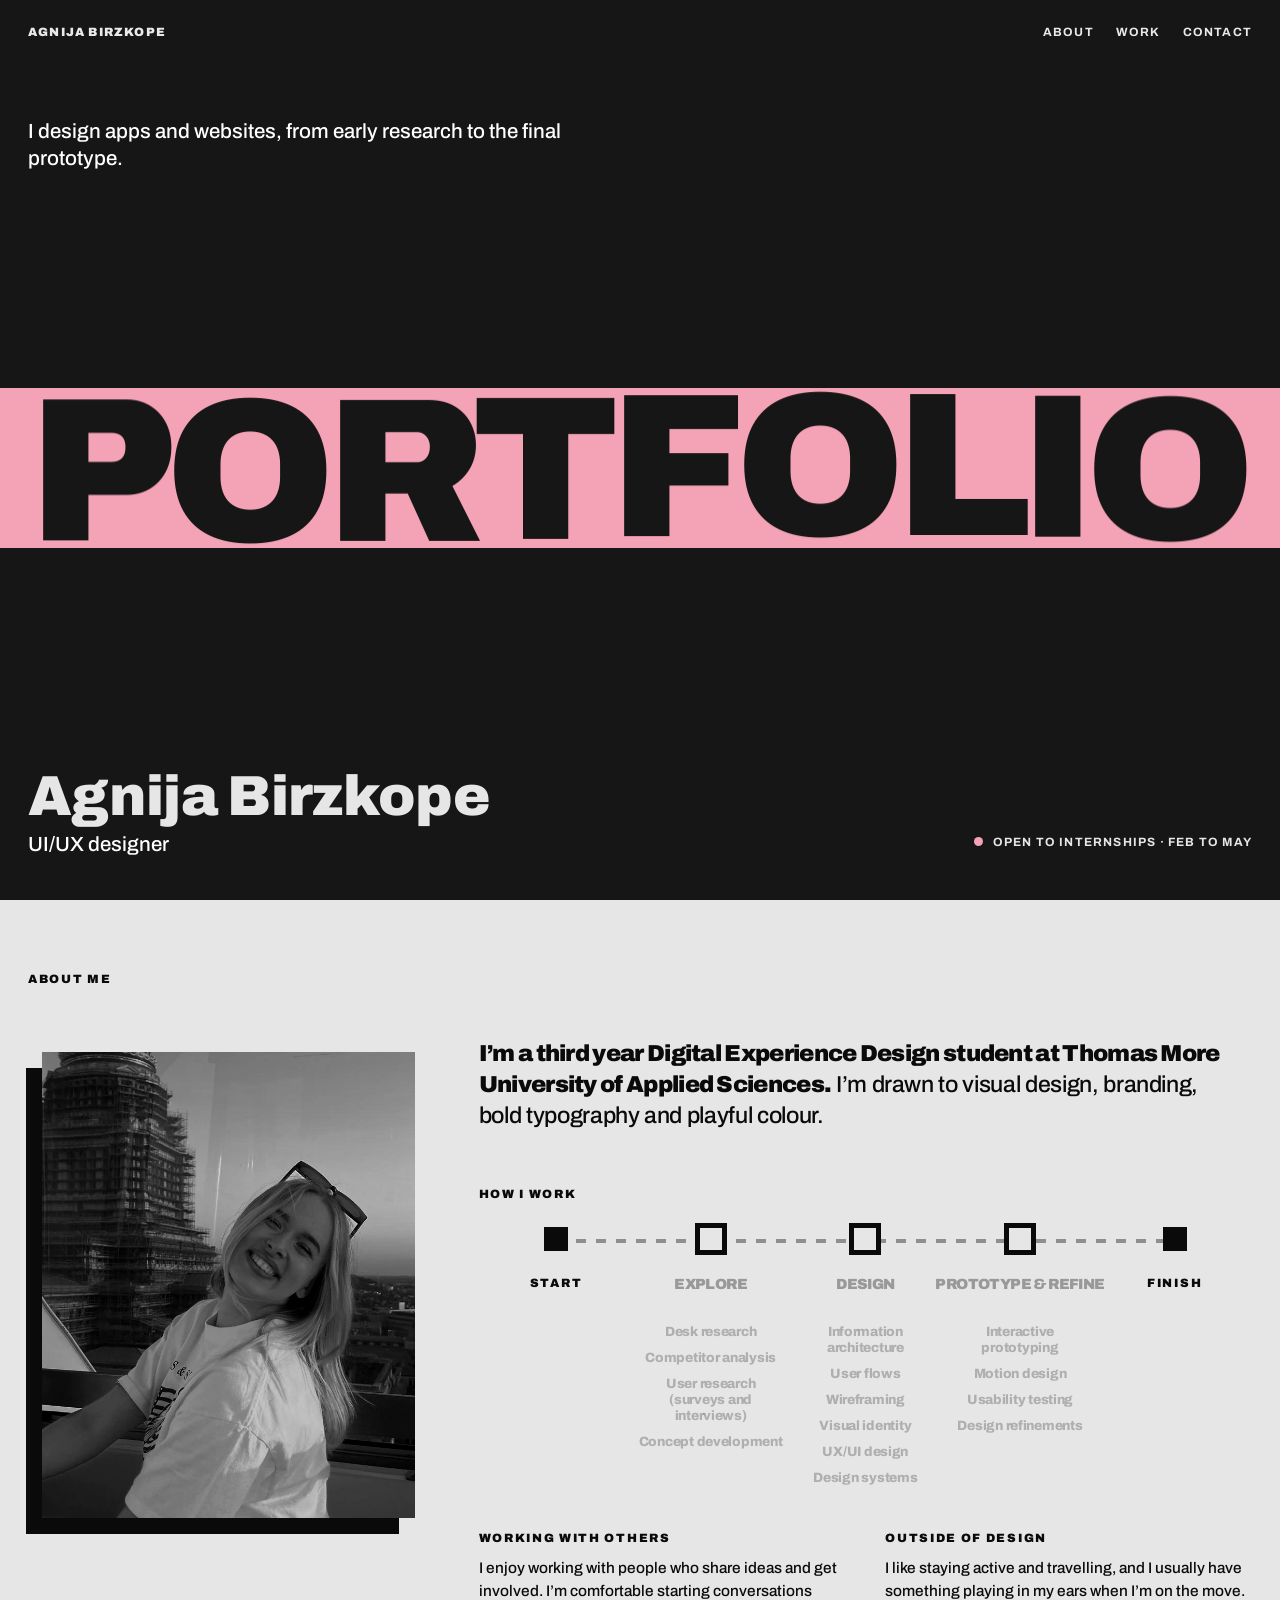
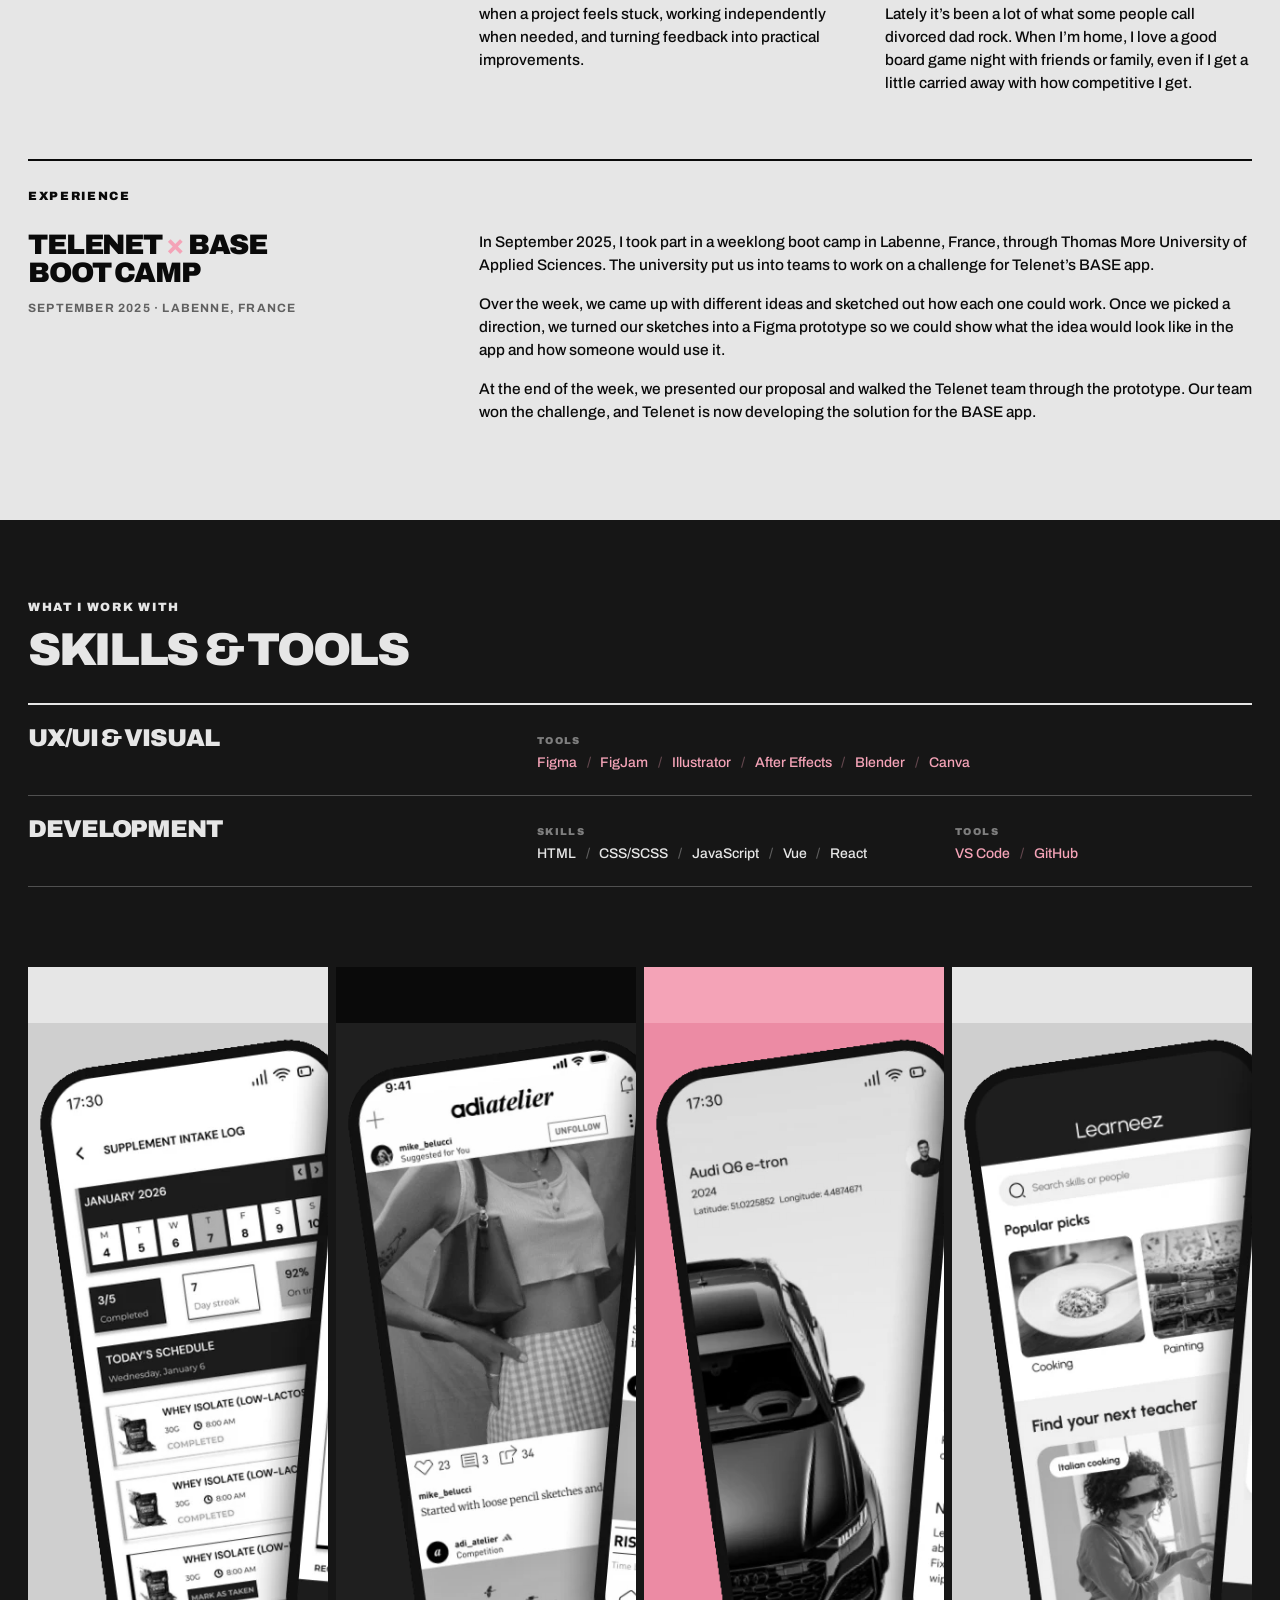
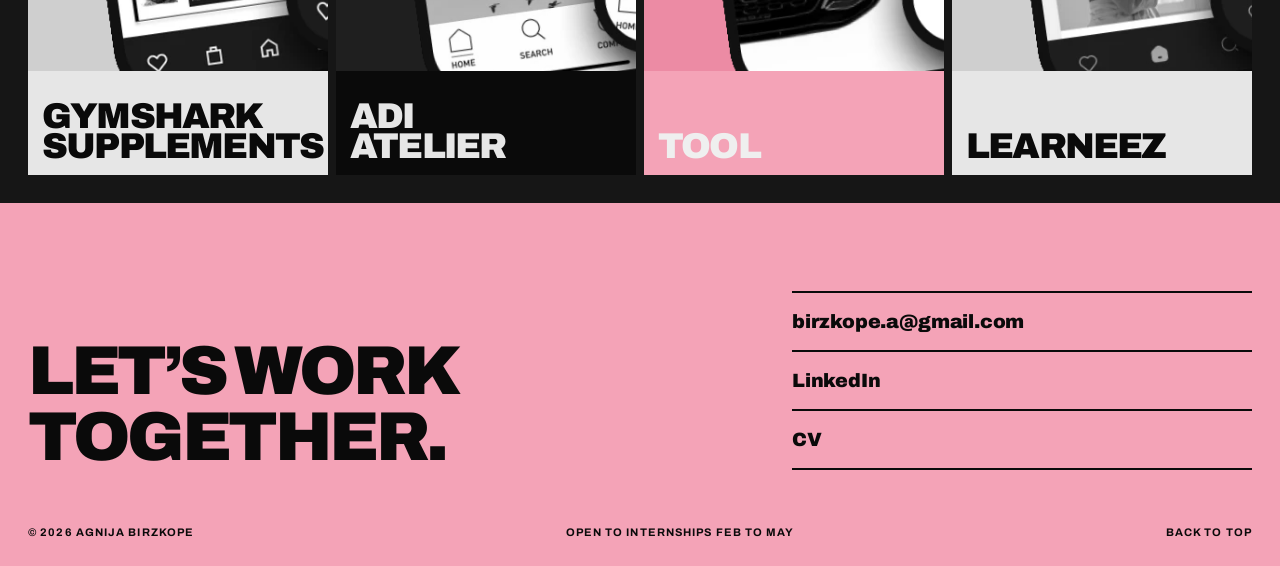
==== commit 26f5708e: "Host all images, videos and the CV from this project instead of the old Vercel site Co-Authored-By: " ====
--- a/index.html
+++ b/index.html
@@ -37,7 +37,7 @@
       <div class="about__layout">
         <div class="about__duo">
           <figure class="about__photo reveal">
-          <img src="https://agnijabirzkope-portfolio.vercel.app/assets/portrait.webp?v=4" alt="Portrait of Agnija Birzkope">
+          <img src="assets/portrait.webp" alt="Portrait of Agnija Birzkope">
         </figure>
           <div class="about__text">
             <p class="about__statement reveal"><strong>I’m a third year Digital Experience Design student at Thomas More University of Applied Sciences.</strong> I’m drawn to visual design, branding, bold typography and playful colour.</p>
@@ -103,7 +103,7 @@
       <div class="panels" id="panels">
 
         <article class="panel panel--grey" tabindex="0" aria-label="Gymshark Supplements">
-          <div class="panel__media"><img src="https://agnijabirzkope-portfolio.vercel.app/assets/gymshark.webp?v=5" alt="Gymshark Supplements app concept"></div>
+          <div class="panel__media"><img src="assets/gymshark.webp" alt="Gymshark Supplements app concept"></div>
           <div class="panel__top">
           </div>
           <div class="panel__body">
@@ -123,7 +123,7 @@
         </article>
 
         <article class="panel panel--black" tabindex="0" aria-label="Adi Atelier">
-          <div class="panel__media"><img src="https://agnijabirzkope-portfolio.vercel.app/assets/adi.webp?v=5" alt="Adi Atelier redesign"></div>
+          <div class="panel__media"><img src="assets/adi.webp" alt="Adi Atelier redesign"></div>
           <div class="panel__top">
           </div>
           <div class="panel__body">
@@ -143,7 +143,7 @@
         </article>
 
         <article class="panel panel--pink" tabindex="0" aria-label="Tool">
-          <div class="panel__media"><img src="https://agnijabirzkope-portfolio.vercel.app/assets/tool.webp?v=5" alt="Tool roadside emergency app concept"></div>
+          <div class="panel__media"><img src="assets/tool.webp" alt="Tool roadside emergency app concept"></div>
           <div class="panel__top">
           </div>
           <div class="panel__body">
@@ -163,7 +163,7 @@
         </article>
 
         <article class="panel panel--grey" tabindex="0" aria-label="Learneez">
-          <div class="panel__media"><img src="https://agnijabirzkope-portfolio.vercel.app/assets/learneez.webp?v=5" alt="Learneez skill sharing app"></div>
+          <div class="panel__media"><img src="assets/learneez.webp" alt="Learneez skill sharing app"></div>
           <div class="panel__top">
           </div>
           <div class="panel__body">
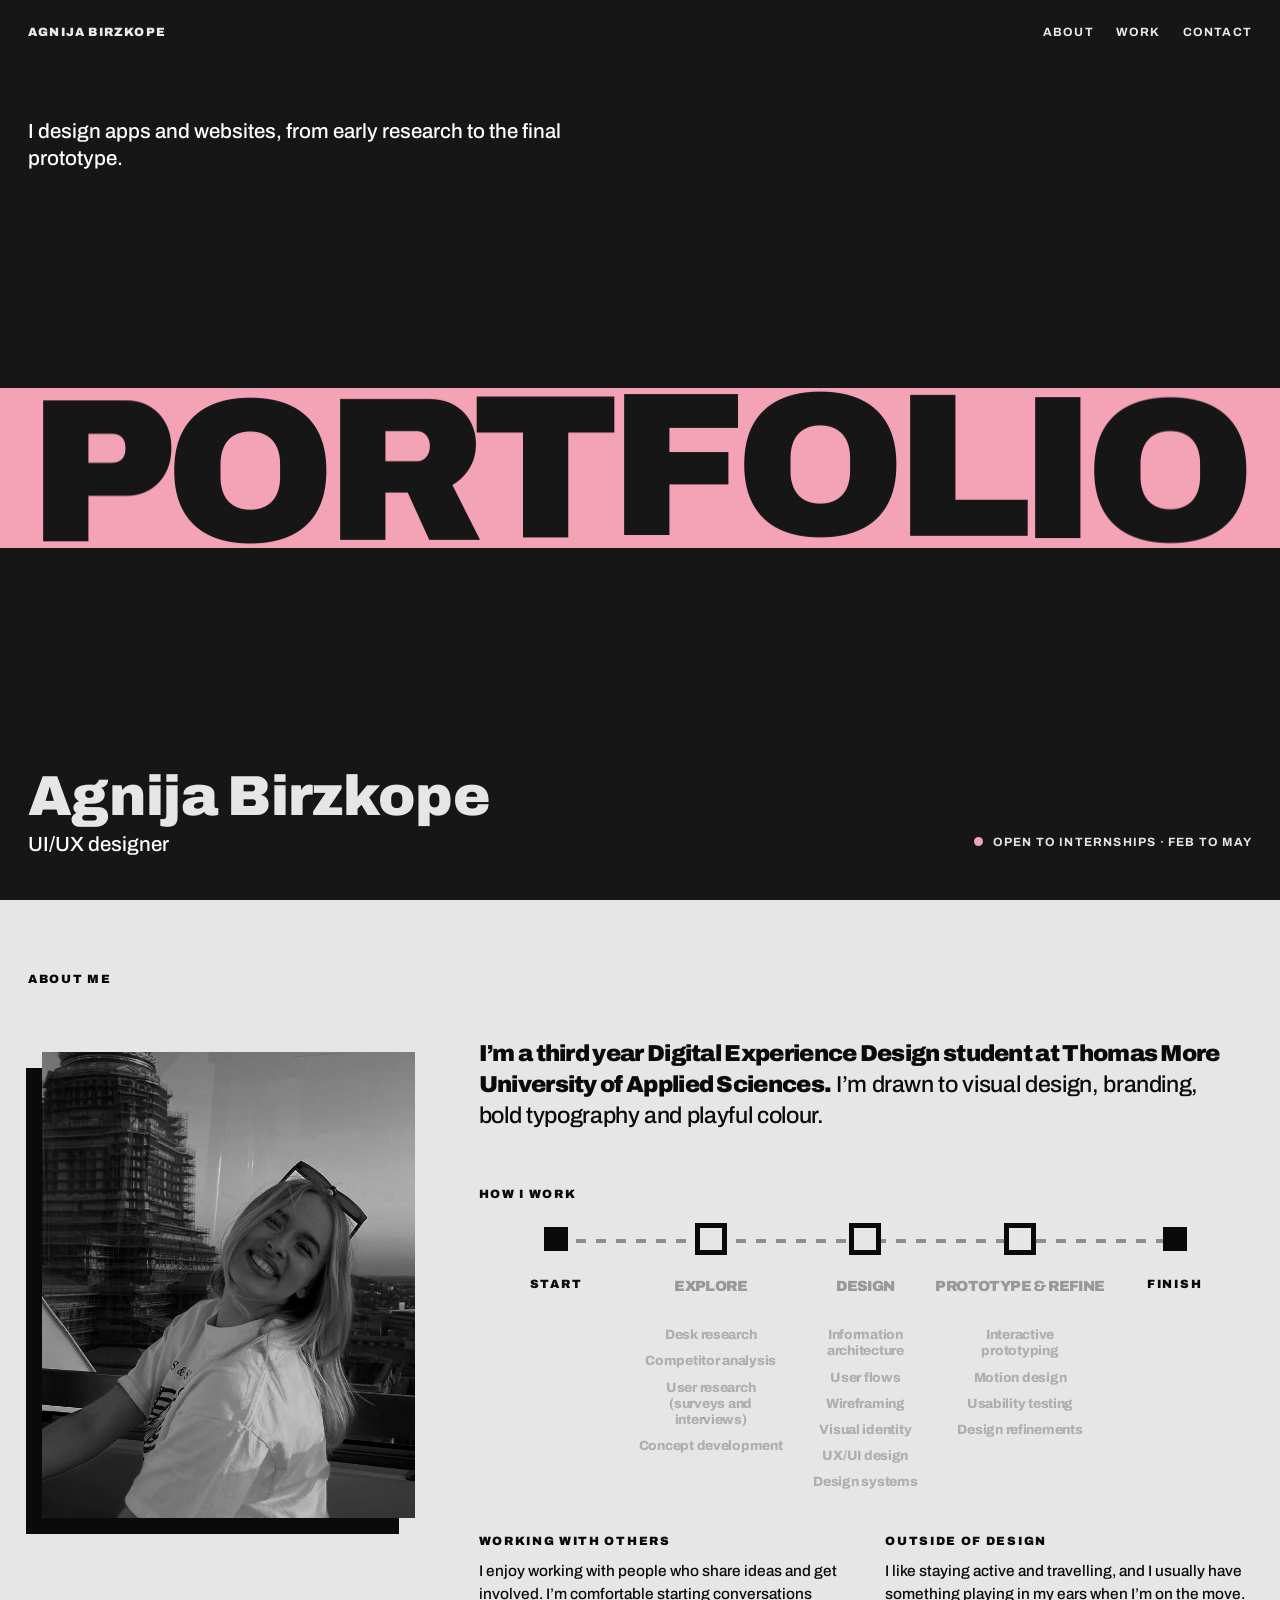
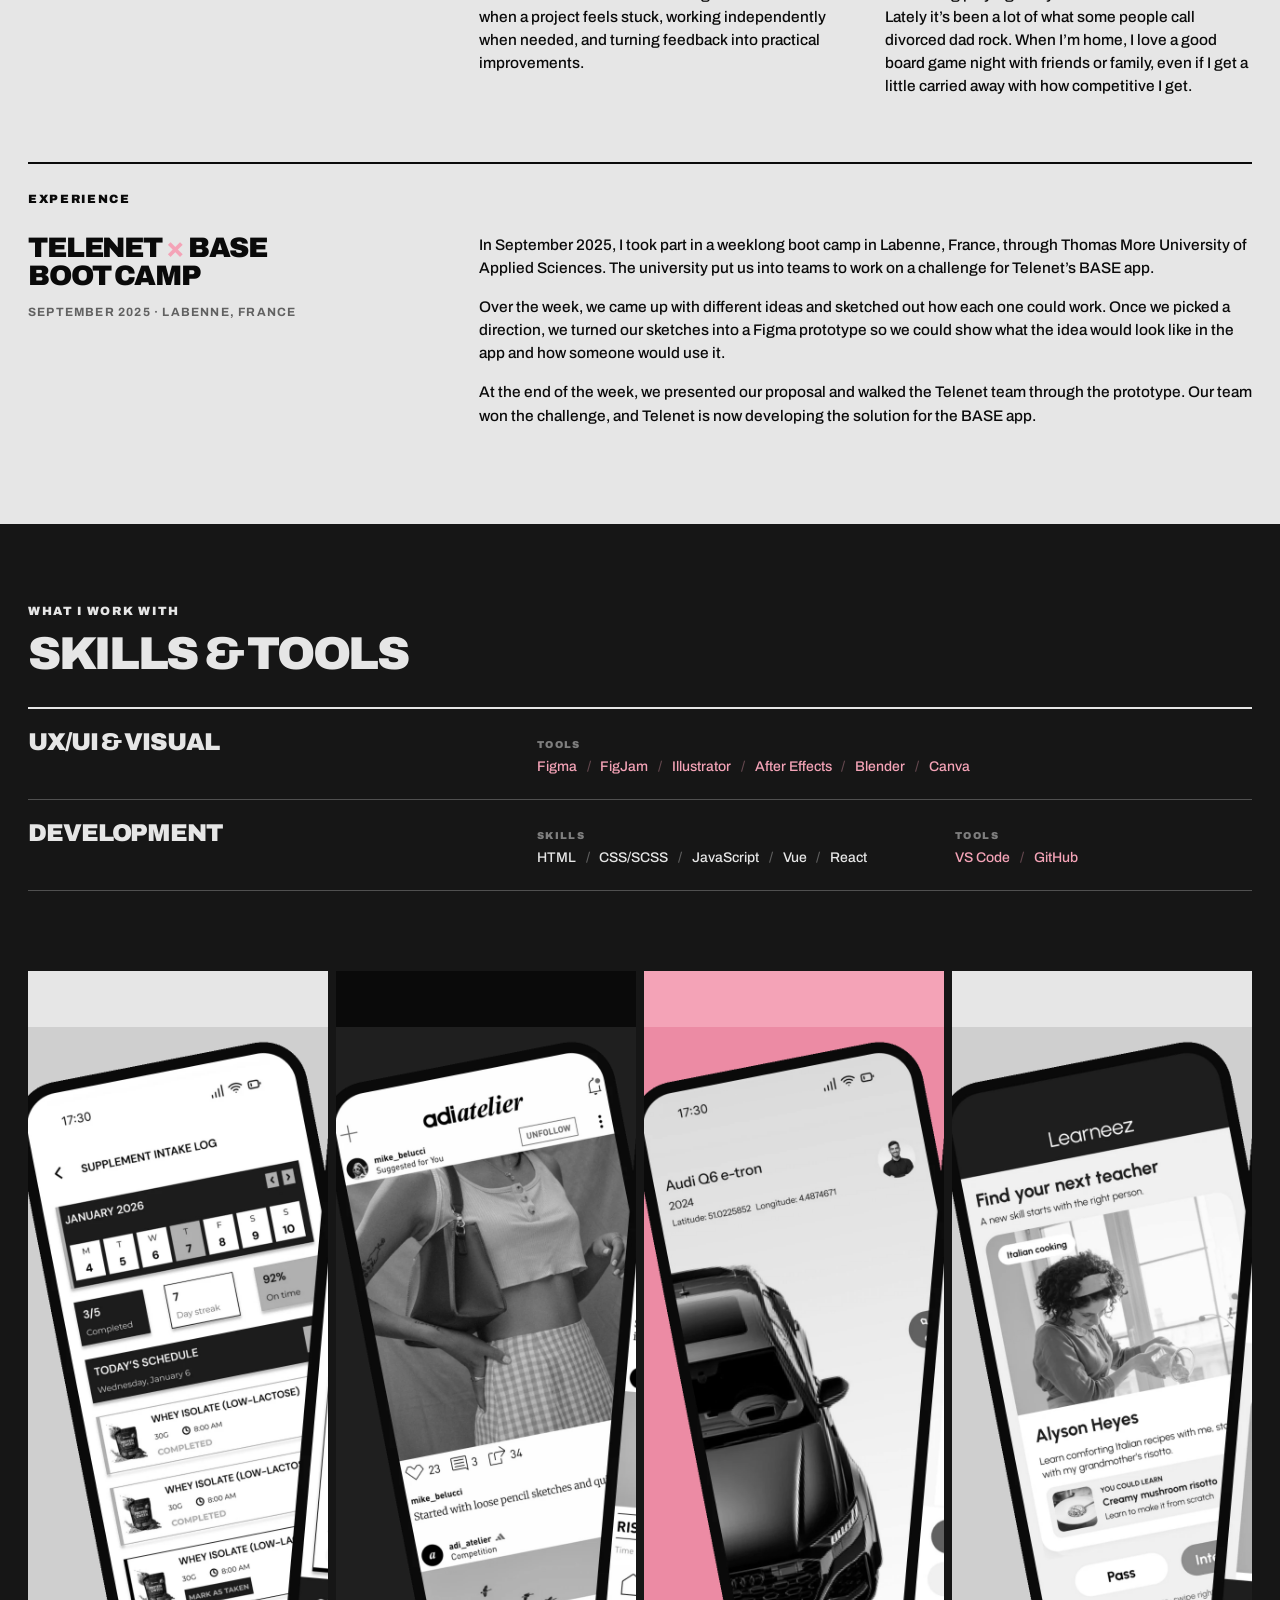
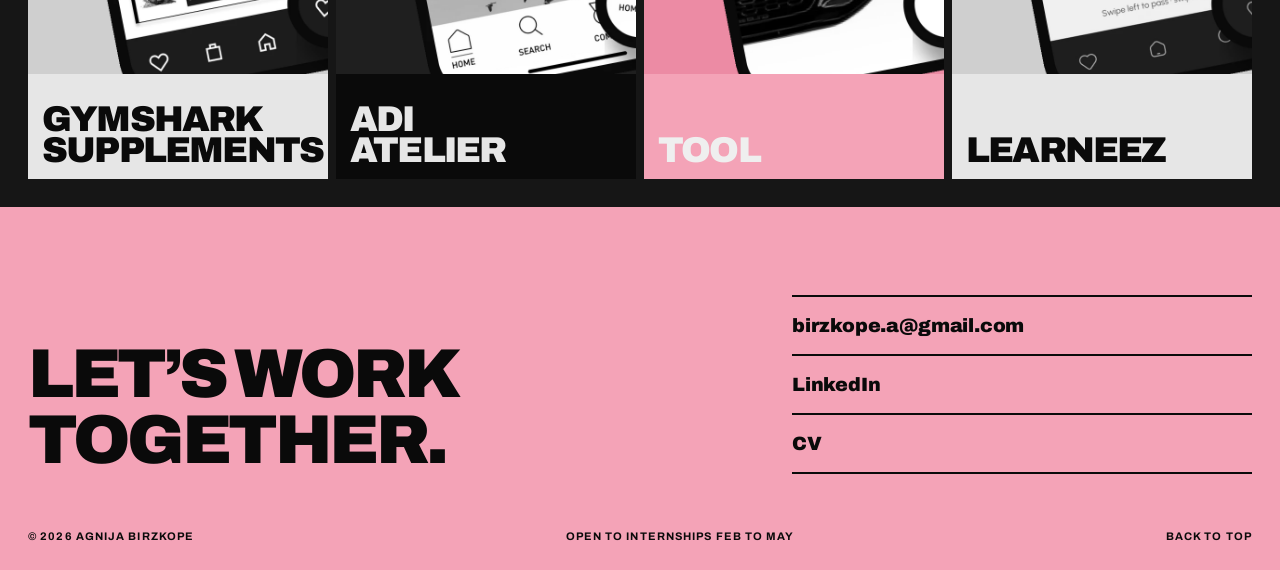
==== commit 92b20d64: "Add the AB on a pink band icon for the browser tab and phone home screens Co-Authored-By: Claude Son" ====
--- a/index.html
+++ b/index.html
@@ -3,6 +3,9 @@
 <head>
   <meta charset="utf-8">
   <meta name="viewport" content="width=device-width, initial-scale=1">
+  <link rel="icon" href="favicon.svg" type="image/svg+xml">
+  <link rel="icon" href="favicon-32.png" sizes="32x32" type="image/png">
+  <link rel="apple-touch-icon" href="apple-touch-icon.png">
   <title>Agnija Birzkope, UI/UX Designer</title>
   <meta name="description" content="Portfolio of Agnija Birzkope, UI/UX designer. Open to internships from February to May.">
   <link rel="preconnect" href="https://fonts.googleapis.com">
--- a/style.css
+++ b/style.css
@@ -50,7 +50,6 @@
 @keyframes chRise { from { transform: translateY(115%); } to { transform: none; } }
 .hero__word::before { animation: bandWipe 1s var(--ease) both; transform-origin: left; }
 @keyframes bandWipe { from { transform: scaleX(0); } to { transform: scaleX(1); } }
-.hero__sub { animation: fadeUp .9s .9s var(--ease) both; }
 @keyframes fadeUp { from { opacity: 0; transform: translateY(16px); } to { opacity: 1; transform: none; } }
 
 .hero__lead { margin: 0 28px; max-width: 28em; font-size: clamp(16px, 1.6vw, 24px); line-height: 1.3; font-weight: 500; color: #fff; animation: fadeUp .9s .5s var(--ease) both; }
@@ -106,11 +105,6 @@
   height: 28px;
 }
 .num { font-size: 13px; font-weight: 900; letter-spacing: .06em; white-space: nowrap; flex: none; }
-
-.tags { display: flex; gap: 6px; white-space: nowrap; margin-left: auto;
-  opacity: 0; transform: translateY(-6px); transition: opacity .4s ease, transform .4s ease; }
-.tags li { font-size: 10px; font-weight: 700; letter-spacing: .08em; text-transform: uppercase;
-  padding: 5px 10px; border: 1.5px solid currentColor; border-radius: 100px; }
 
 /* image fills the card width, edge to edge */
 .panel__media {
@@ -175,7 +169,6 @@
   transform: none;
   transition: transform .35s ease-out, filter .6s ease;
 }
-.panel.is-active .tags { opacity: 1; transform: none; }
 .panel.is-active .panel__body { opacity: 1; pointer-events: auto; transition-delay: .35s; }
 .panel .cta:hover { opacity: .85; }
 
@@ -195,19 +188,11 @@
 .about__notes { display: grid; grid-template-columns: 1fr 1fr; gap: 48px; margin-top: 56px; max-width: 900px; }
 .note p { font-size: clamp(15px, 1.2vw, 19px); line-height: 1.5; font-weight: 500; }
 .note .label { margin-bottom: 12px; }
-.note--low { margin-top: 56px; }
 .about__notes { grid-template-columns: minmax(0, 1fr); }
 
 /* ---------- experience: editorial row on dark ---------- */
 .exp { background: var(--bg); color: var(--grey); padding: 80px 28px 80px; border-top: 1px solid rgba(230,230,230,.18); }
-.exp__layout { display: grid; grid-template-columns: minmax(0, 1fr) minmax(0, 2.6fr) clamp(100px, 9vw, 140px); gap: 40px; align-items: start; margin-top: 0; padding-top: 0; }
-.exp__meta { display: flex; flex-direction: column; gap: 6px; padding-top: .6em; font-size: 12px; font-weight: 700; letter-spacing: .12em; text-transform: uppercase; opacity: .6; }
-.exp__main h2 { margin: 0 0 20px; font-size: clamp(26px, 3.3vw, 54px); font-weight: 900; line-height: .98; letter-spacing: -.045em; text-transform: uppercase; }
-.exp__main h2 span { color: var(--pink); }
-.exp__big { max-width: 34em; font-size: clamp(20px, 2.1vw, 34px); font-weight: 900; line-height: 1.2; letter-spacing: -.03em; }
 .exp__text { max-width: 60ch; font-size: clamp(14px, 1.1vw, 17px); line-height: 1.55; font-weight: 500; opacity: .9; }
-.badge { width: clamp(100px, 9vw, 140px); height: auto; flex: none; transform: rotate(8deg); }
-.badge__ring { transform-origin: 100px 100px; animation: spin 22s linear infinite; }
 @keyframes spin { to { transform: rotate(360deg); } }
 
 /* experience: one calm row, lined up with the photo and text columns above */
@@ -232,7 +217,6 @@
   transition: padding-left .5s var(--ease);
 }
 .skill__head { display: flex; align-items: baseline; gap: 22px; }
-.skill__num { font-size: 12px; font-weight: 900; letter-spacing: .1em; opacity: .5; flex: none; }
 .skill h3 { font-size: clamp(20px, 1.9vw, 30px); font-weight: 900; line-height: .95; letter-spacing: -.045em; text-transform: uppercase; transition: color .3s ease; }
 .skill__body { display: grid; grid-template-columns: minmax(0, 1.3fr) minmax(0, 1fr); gap: 32px; padding-top: .5em; }
 .skill__label { margin: 0 0 8px; font-size: 10px; font-weight: 900; letter-spacing: .14em; text-transform: uppercase; opacity: .5; }
@@ -242,7 +226,6 @@
 .skill li.tool { color: var(--pink); }
 .skill__solo { grid-column: 1 / -1; }
 /* UX/UI row: the three phases of my process, then the tools */
-.skill__body--phases { grid-template-columns: minmax(0, 1fr); gap: 28px; }
 .phases { display: grid; grid-template-columns: repeat(3, minmax(0, 1fr)); gap: 32px; }
 .phase ul { display: block; }
 .phase li { margin-bottom: 6px; }
@@ -257,9 +240,6 @@
 .about .exp:first-of-type { margin-top: 96px; }
 .about .tools { margin: 96px -28px 0; padding: 80px 28px 80px; }
 .about .exp .label { color: inherit; }
-.about .exp__main h2 span { color: var(--pink); }
-.about .badge circle { fill: var(--black); }
-.about .badge text { fill: var(--pink); }
 
 
 
@@ -276,7 +256,7 @@
 .stop--end .node { background: var(--black); width: 24px; height: 24px; margin: 4px 0; }
 .stop.is-passed .node { background: var(--pink); }
 .stop.is-active .node { background: var(--pink); transform: scale(1.35) rotate(45deg); }
-.name { padding: .1em .3em; font-size: clamp(16px, 2.1vw, 34px); font-weight: 900; line-height: 1.05; letter-spacing: -.04em; text-transform: uppercase; color: rgba(10,10,10,.35); transition: background .3s ease, color .3s ease; text-wrap: balance; }
+.name { display: inline-block; padding: .22em .3em; text-box: trim-both cap alphabetic; font-size: clamp(16px, 2.1vw, 34px); font-weight: 900; line-height: 1.05; letter-spacing: -.04em; text-transform: uppercase; color: rgba(10,10,10,.35); transition: background .3s ease, color .3s ease; text-wrap: balance; }
 .name .num { font-size: .5em; letter-spacing: .08em; vertical-align: .55em; margin-right: .3em; }
 .stop--end .name { font-size: 12px; letter-spacing: .14em; color: var(--black); }
 .stop.is-reached .name { background: var(--black); color: var(--pink); }
@@ -310,7 +290,6 @@
   .panels.has-active .panel.is-active { flex-grow: 6; }
 
   .panel__top { left: 14px; right: 14px; top: 12px; }
-  .tags li { font-size: 9px; padding: 4px 8px; }
 
   /* collapsed: just number + title on colour; open: image + text appear */
   .panel__media { top: 48px; bottom: calc(var(--title-size) + 24px); opacity: 0; }
@@ -340,7 +319,7 @@
   .hero__open { margin: 0; }
     .about, .exp, .tools { padding-left: 16px; padding-right: 16px; padding-top: 80px; }
   .about { padding-bottom: 80px; }
-  .about__cols, .exp__row, .about__grid { grid-template-columns: 1fr; gap: 28px; }
+  .exp__row { grid-template-columns: 1fr; gap: 28px; }
   .about__photo { max-width: 260px; }
   .skill { grid-template-columns: 1fr; gap: 22px; padding: 28px 0; }
   .skill__body { grid-template-columns: 1fr; gap: 20px; padding-top: 0; }
@@ -356,11 +335,7 @@
   .about__layout { grid-template-columns: 1fr; gap: 44px; }
   .about__photo { max-width: 260px; margin-left: 12px; }
   .about__notes { grid-template-columns: 1fr; gap: 28px; margin-top: 36px; }
-  .note--low { margin-top: 0; }
   .exp { padding: 56px 16px; }
-  .exp__layout { grid-template-columns: 1fr; gap: 20px; }
-  .exp__meta { padding-top: 0; flex-direction: row; gap: 14px; }
-  .badge { width: 110px; }
 }
 
 @media (max-width: 820px) {
